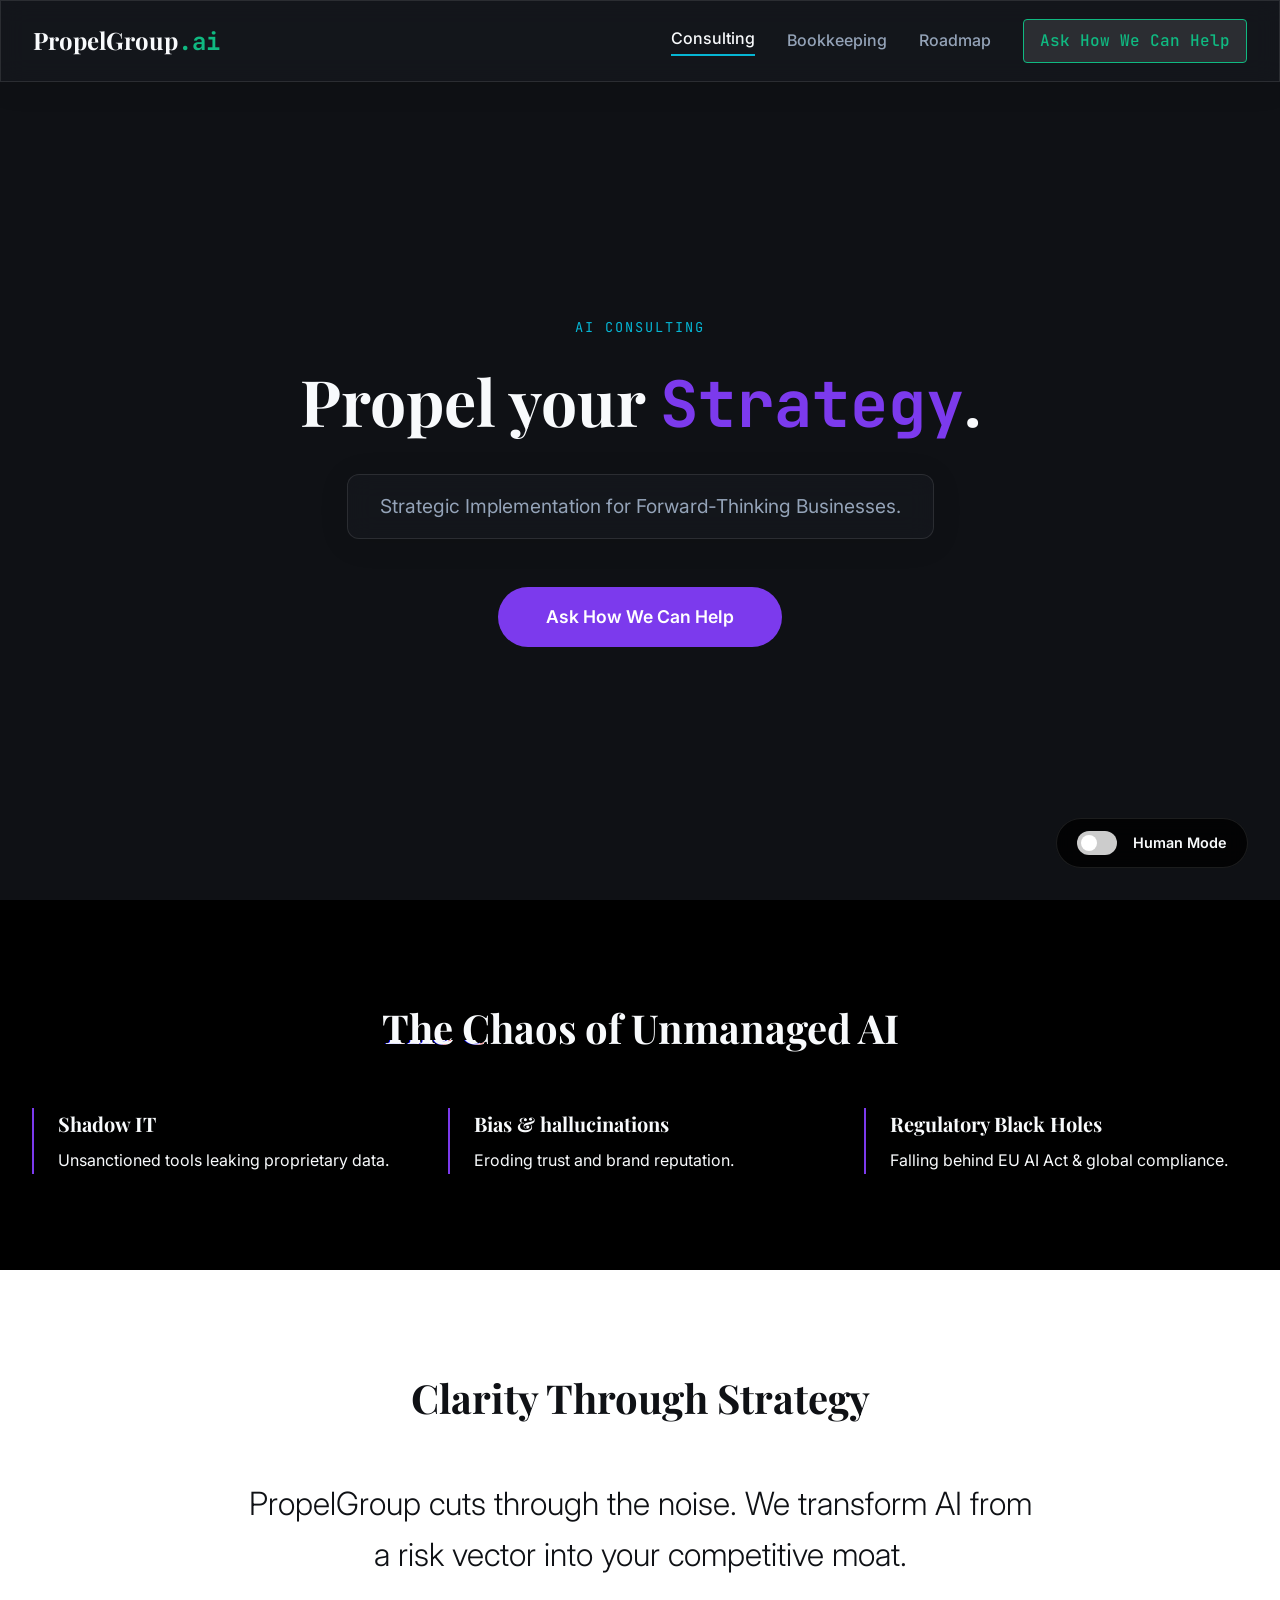
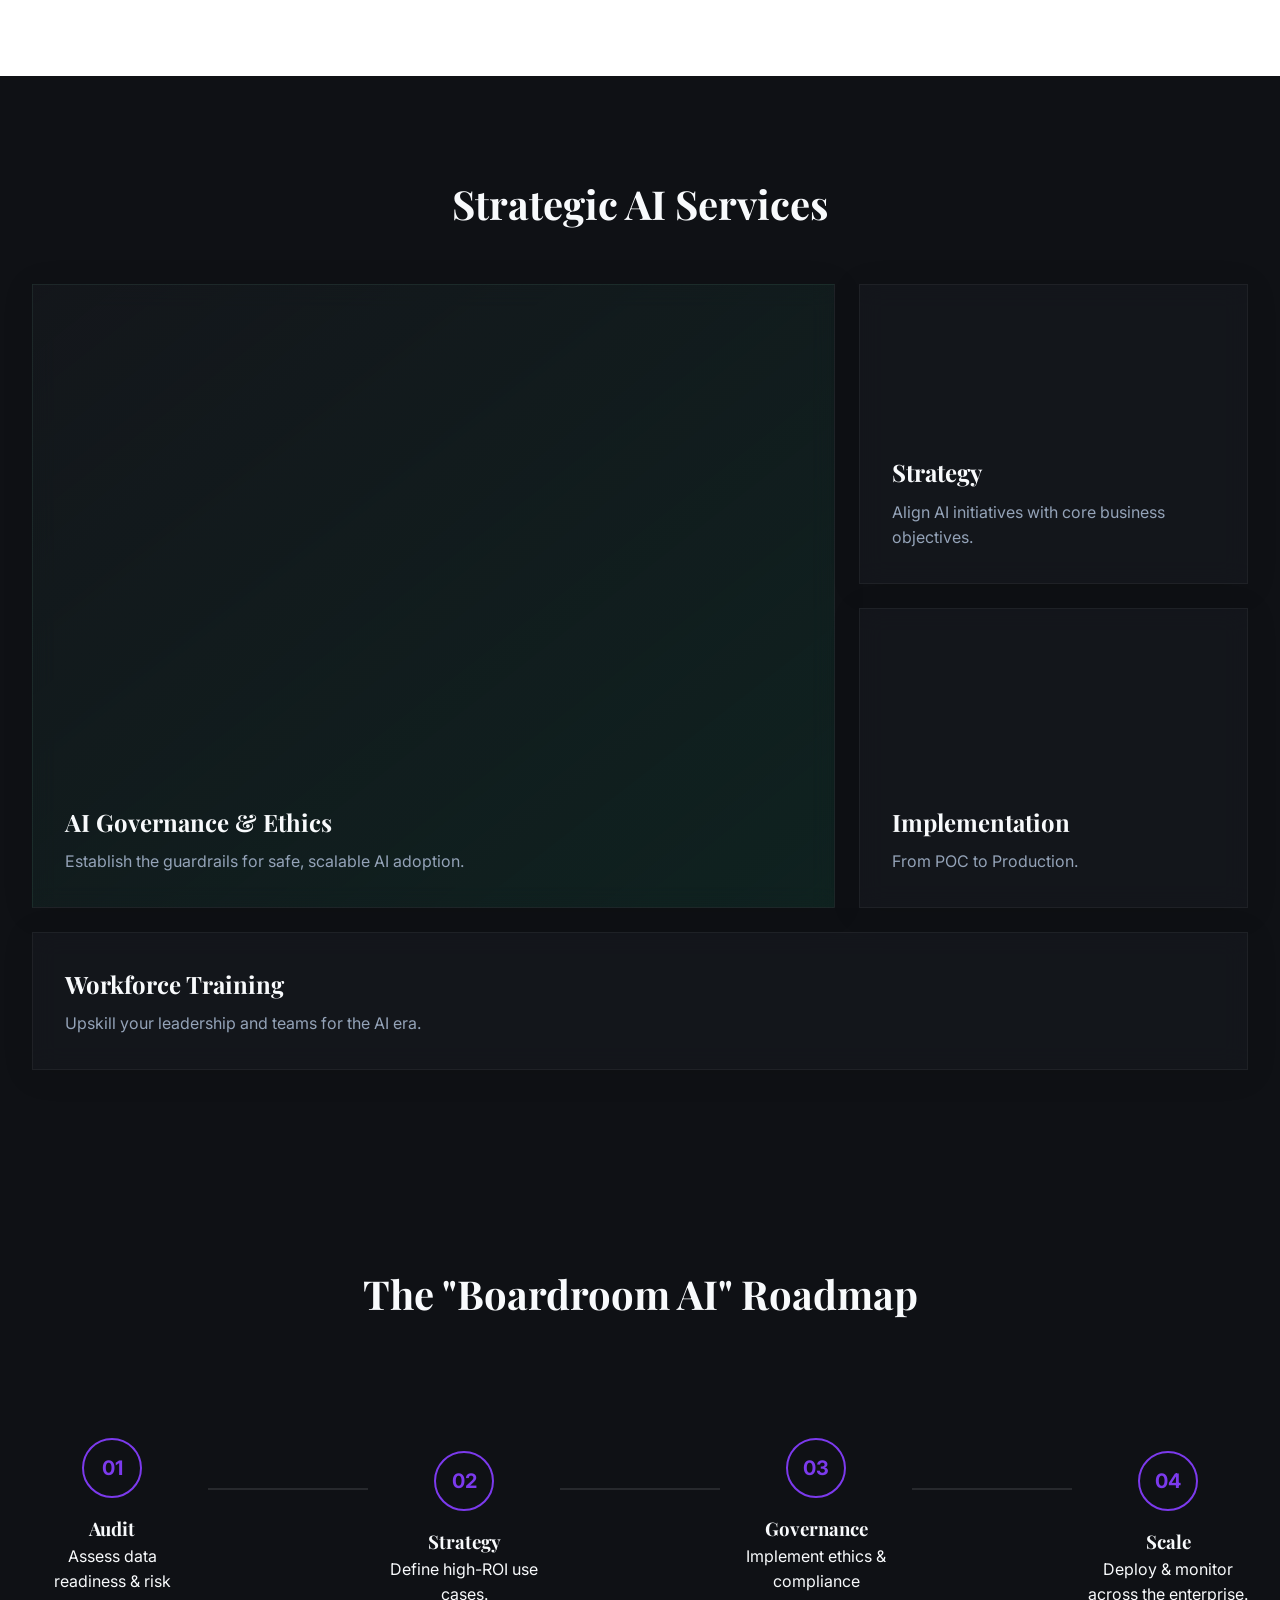
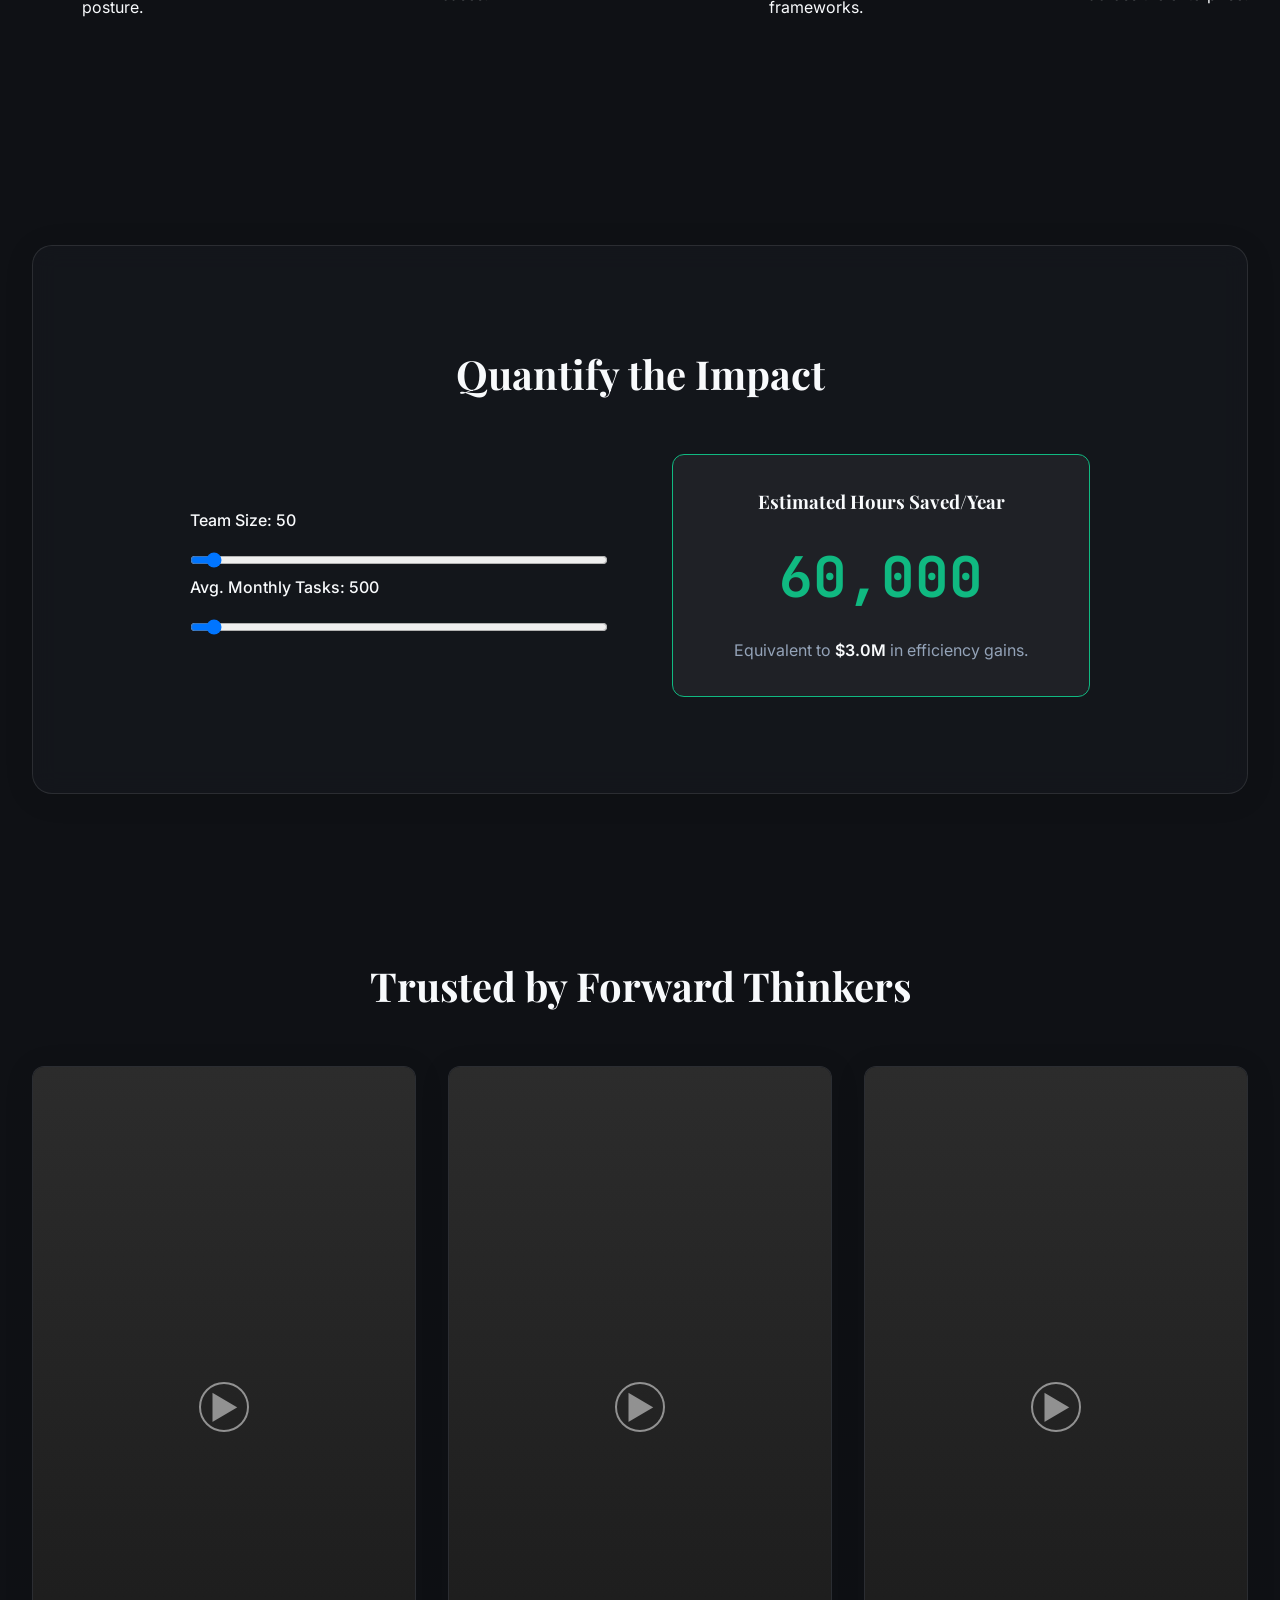
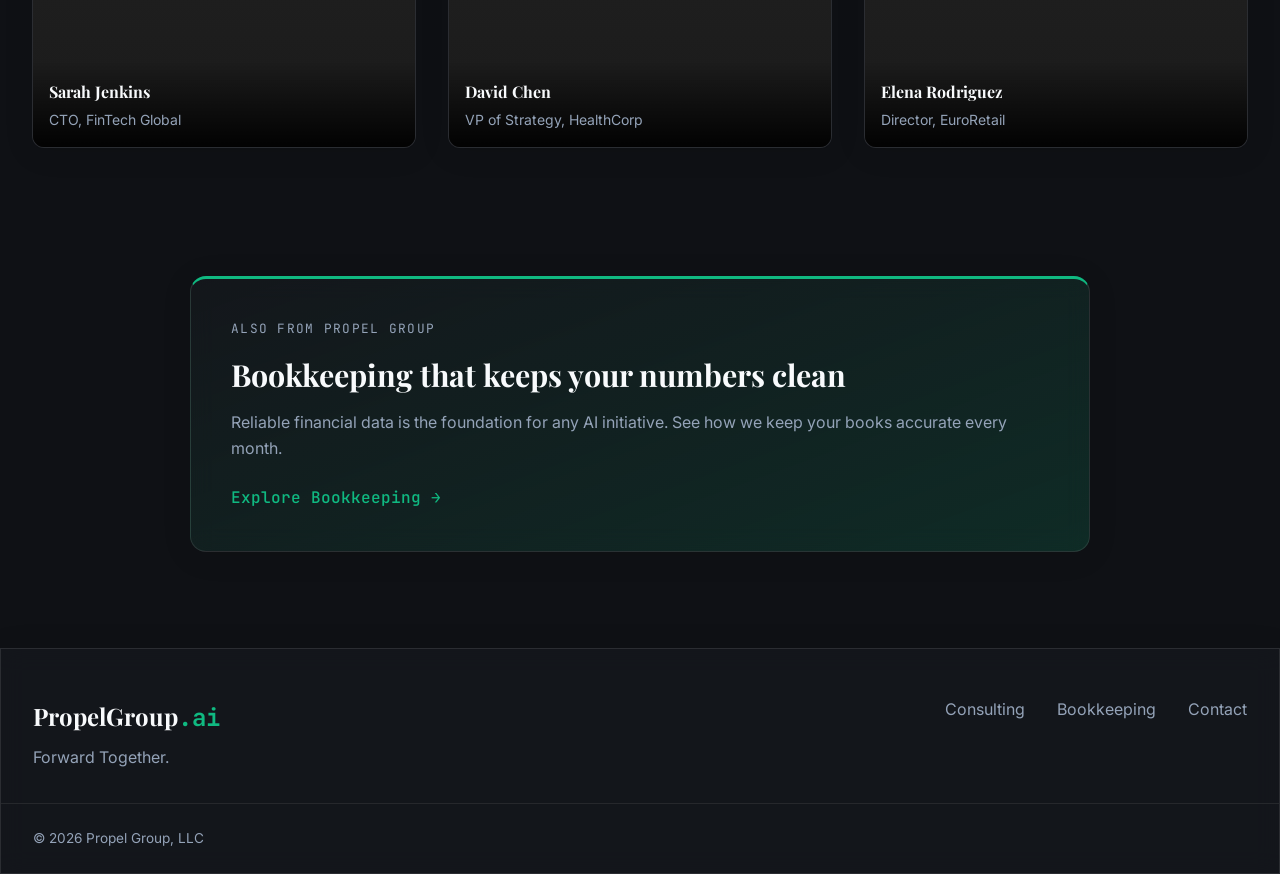
==== ai/index.html @ ea8ad613 "Rename company to Propel Group; update consulting contact button - "The Propel Group" -> "Propel Gro" ====
<!DOCTYPE html>
<html lang="en">

<head>
    <meta charset="UTF-8">
    <meta name="viewport" content="width=device-width, initial-scale=1.0">
    <title>AI Consulting | Propel Group</title>
    <meta name="description" content="Propel your Strategy, Governance, and Reputation with Purposeful AI. AI consulting that improves processes and workflows.">

    <!-- Fonts -->
    <link rel="preconnect" href="https://fonts.googleapis.com">
    <link rel="preconnect" href="https://fonts.gstatic.com" crossorigin>
    <link
        href="https://fonts.googleapis.com/css2?family=Inter:wght@300;400;600&family=JetBrains+Mono:wght@400;500&family=Playfair+Display:wght@700&display=swap"
        rel="stylesheet">

    <!-- Styles -->
    <link rel="stylesheet" href="../css/style.css">

    <!-- Scripts (Defer) -->
    <script src="../js/main.js" defer></script>
</head>

<body class="page-ai">

    <!-- Navigation -->
    <nav class="glass-panel" id="main-nav">
        <div class="container nav-content">
            <a href="../" class="logo">PropelGroup<span class="mono accent">.ai</span></a>
            <button class="nav-toggle" aria-label="Open menu" aria-expanded="false">
                <span></span><span></span><span></span>
            </button>
            <div class="nav-links">
                <a href="./" class="active" aria-current="page">Consulting</a>
                <a href="../bookkeeping/">Bookkeeping</a>
                <a href="#roadmap">Roadmap</a>
                <a href="../#contact" class="btn-audit">Ask How We Can Help</a>
            </div>
        </div>
    </nav>

    <!-- Hero Section -->
    <section id="hero" class="hero-section">
        <div class="container hero-content">
            <p class="eyebrow mono">AI Consulting</p>
            <h1 class="headline">
                Propel your <span id="text-scrambler" class="scramble-text"
                    data-phrases="Strategy|Governance|Reputation|Efficiency">Strategy</span>.
            </h1>
            <p class="subheadline glass-panel">
                Strategic Implementation for Forward-Thinking Businesses.
            </p>
            <div class="hero-actions">
                <a href="../#contact" class="btn-pulse">Ask How We Can Help</a>
            </div>
        </div>
    </section>

    <!-- Problem / Glitch Section -->
    <section id="problem" class="problem-section animate-on-scroll">
        <div class="container">
            <h2 class="section-title glitch" data-text="The Chaos of Unmanaged AI">The Chaos of Unmanaged AI</h2>
            <div class="problem-grid">
                <div class="problem-card">
                    <h3>Shadow IT</h3>
                    <p>Unsanctioned tools leaking proprietary data.</p>
                </div>
                <div class="problem-card">
                    <h3>Bias &amp; hallucinations</h3>
                    <p>Eroding trust and brand reputation.</p>
                </div>
                <div class="problem-card">
                    <h3>Regulatory Black Holes</h3>
                    <p>Falling behind EU AI Act &amp; global compliance.</p>
                </div>
            </div>
        </div>
    </section>

    <!-- Solution Section -->
    <section id="solution" class="solution-section">
        <div class="container">
            <h2 class="section-title text-dark">Clarity Through Strategy</h2>
            <div class="solution-content">
                <p class="solution-lead">PropelGroup cuts through the noise. We transform AI from a risk vector into
                    your competitive moat.</p>
            </div>
        </div>
    </section>

    <!-- Services Section (Bento Grid) -->
    <section id="services" class="services-section animate-on-scroll">
        <div class="container">
            <h2 class="section-title">Strategic AI Services</h2>
            <div class="bento-grid">
                <div class="bento-card large glass-panel reveal-hover">
                    <div class="card-content">
                        <h3>AI Governance &amp; Ethics</h3>
                        <p>Establish the guardrails for safe, scalable AI adoption.</p>
                        <div class="hover-reveal-content">
                            <span class="metric">Reduced Risk by 40%</span>
                        </div>
                    </div>
                </div>
                <div class="bento-card medium glass-panel reveal-hover">
                    <div class="card-content">
                        <h3>Strategy</h3>
                        <p>Align AI initiatives with core business objectives.</p>
                    </div>
                </div>
                <div class="bento-card medium glass-panel reveal-hover">
                    <div class="card-content">
                        <h3>Implementation</h3>
                        <p>From POC to Production.</p>
                    </div>
                </div>
                <div class="bento-card wide glass-panel reveal-hover">
                    <div class="card-content">
                        <h3>Workforce Training</h3>
                        <p>Upskill your leadership and teams for the AI era.</p>
                    </div>
                </div>
            </div>
        </div>
    </section>

    <!-- Roadmap Section -->
    <section id="roadmap" class="roadmap-section">
        <div class="container">
            <h2 class="section-title">The "Boardroom AI" Roadmap</h2>
            <div class="roadmap-container">
                <div class="roadmap-step" data-step="1">
                    <div class="step-marker">01</div>
                    <div class="step-content">
                        <h3>Audit</h3>
                        <p>Assess data readiness &amp; risk posture.</p>
                    </div>
                </div>
                <div class="roadmap-line"></div>
                <div class="roadmap-step" data-step="2">
                    <div class="step-marker">02</div>
                    <div class="step-content">
                        <h3>Strategy</h3>
                        <p>Define high-ROI use cases.</p>
                    </div>
                </div>
                <div class="roadmap-line"></div>
                <div class="roadmap-step" data-step="3">
                    <div class="step-marker">03</div>
                    <div class="step-content">
                        <h3>Governance</h3>
                        <p>Implement ethics &amp; compliance frameworks.</p>
                    </div>
                </div>
                <div class="roadmap-line"></div>
                <div class="roadmap-step" data-step="4">
                    <div class="step-marker">04</div>
                    <div class="step-content">
                        <h3>Scale</h3>
                        <p>Deploy &amp; monitor across the enterprise.</p>
                    </div>
                </div>
            </div>
        </div>
    </section>

    <!-- Calculator Section -->
    <section id="calculator" class="calculator-section glass-panel">
        <div class="container">
            <h2 class="section-title">Quantify the Impact</h2>
            <div class="calculator-ui">
                <div>
                    <div class="input-group">
                        <label for="team-size">Team Size: <span id="team-size-val">50</span></label>
                        <input type="range" id="team-size" min="10" max="1000" value="50">
                    </div>
                    <div class="input-group">
                        <label for="task-count">Avg. Monthly Tasks: <span id="task-count-val">500</span></label>
                        <input type="range" id="task-count" min="100" max="10000" value="500">
                    </div>
                </div>
                <div class="result-display">
                    <h3>Estimated Hours Saved/Year</h3>
                    <div class="result-number" id="saved-hours">12,000</div>
                    <p class="result-sub">Equivalent to <span id="roi-val">$600k</span> in efficiency gains.</p>
                </div>
            </div>
        </div>
    </section>

    <!-- Testimonials Section -->
    <section id="testimonials" class="testimonials-section">
        <div class="container">
            <h2 class="section-title">Trusted by Forward Thinkers</h2>
            <div class="testimonials-grid">
                <div class="video-card glass-panel">
                    <div class="video-placeholder"></div>
                    <div class="client-info">
                        <h4>Sarah Jenkins</h4>
                        <p>CTO, FinTech Global</p>
                    </div>
                </div>
                <div class="video-card glass-panel">
                    <div class="video-placeholder"></div>
                    <div class="client-info">
                        <h4>David Chen</h4>
                        <p>VP of Strategy, HealthCorp</p>
                    </div>
                </div>
                <div class="video-card glass-panel">
                    <div class="video-placeholder"></div>
                    <div class="client-info">
                        <h4>Elena Rodriguez</h4>
                        <p>Director, EuroRetail</p>
                    </div>
                </div>
            </div>
        </div>
    </section>

    <!-- Cross-sell -->
    <section class="cross-sell">
        <div class="container">
            <a href="../bookkeeping/" class="cross-card glass-panel theme-books">
                <span class="service-tag mono">Also from Propel Group</span>
                <h3>Bookkeeping that keeps your numbers clean</h3>
                <p>Reliable financial data is the foundation for any AI initiative. See how we keep your books
                    accurate every month.</p>
                <span class="service-link mono">Explore Bookkeeping &rarr;</span>
            </a>
        </div>
    </section>

    <!-- Ethics Toggle -->
    <div class="ethics-toggle-container">
        <label class="switch">
            <input type="checkbox" id="ethics-toggle" aria-label="Human Mode">
            <span class="slider round"></span>
        </label>
        <span class="toggle-label">Human Mode</span>
    </div>

    <!-- Footer -->
    <footer class="site-footer glass-panel">
        <div class="container footer-grid">
            <div>
                <a href="../" class="logo">PropelGroup<span class="mono accent">.ai</span></a>
                <p class="footer-tag">Forward Together.</p>
            </div>
            <div class="footer-links">
                <a href="./">Consulting</a>
                <a href="../bookkeeping/">Bookkeeping</a>
                <a href="../#contact">Contact</a>
            </div>
        </div>
        <div class="container footer-legal">
            <p>&copy; 2026 Propel Group, LLC</p>
        </div>
    </footer>
</body>

</html>
---- css/style.css ----
:root {
    /* Color Palette - Deep Tech */
    --bg-dark: #0f1115;
    /* Deep slate/charcoal */
    --bg-glass: rgba(22, 25, 30, 0.7);
    --accent-violet: #7c3aed;
    /* Electric Violet */
    --accent-mint: #10b981;
    /* Mint Green */
    --accent-cyan: #06b6d4;
    --text-primary: #f8fafc;
    --text-secondary: #94a3b8;

    /* Typography */
    --font-serif: 'Playfair Display', serif;
    /* Authority */
    --font-mono: 'JetBrains Mono', monospace;
    /* Tech feel */
    --font-sans: 'Inter', sans-serif;

    /* Spacing & Layout */
    --container-max: 1280px;
    --header-height: 80px;
}

*,
*::before,
*::after {
    box-sizing: border-box;
    margin: 0;
    padding: 0;
}

body {
    background-color: var(--bg-dark);
    color: var(--text-primary);
    font-family: var(--font-sans);
    line-height: 1.6;
    overflow-x: hidden;
    -webkit-font-smoothing: antialiased;
}

h1,
h2,
h3,
h4,
h5,
h6 {
    font-family: var(--font-serif);
    font-weight: 700;
}

.mono {
    font-family: var(--font-mono);
}

.glass-panel {
    background: var(--bg-glass);
    backdrop-filter: blur(12px);
    -webkit-backdrop-filter: blur(12px);
    border: 1px solid rgba(255, 255, 255, 0.1);
    box-shadow: 0 4px 30px rgba(0, 0, 0, 0.1);
}

.container {
    max-width: var(--container-max);
    margin: 0 auto;
    padding: 0 2rem;
}

/* Utilities */
.text-gradient {
    background: linear-gradient(135deg, var(--text-primary) 0%, var(--accent-cyan) 100%);
    background-clip: text;
    -webkit-background-clip: text;
    -webkit-text-fill-color: transparent;
}

.sr-only {
    position: absolute;
    width: 1px;
    height: 1px;
    padding: 0;
    margin: -1px;
    overflow: hidden;
    clip: rect(0, 0, 0, 0);
    white-space: nowrap;
    border-width: 0;
}

/* Nav */
#main-nav {
    position: fixed;
    top: 0;
    left: 0;
    width: 100%;
    z-index: 100;
}

.nav-content {
    display: flex;
    justify-content: space-between;
    align-items: center;
    height: var(--header-height);
}

.logo {
    font-size: 1.5rem;
    font-weight: 700;
    text-decoration: none;
    color: var(--text-primary);
    font-family: var(--font-serif);
}

.logo .accent {
    color: var(--accent-mint);
}

.nav-links {
    display: flex;
    gap: 2rem;
    align-items: center;
}

.nav-links a {
    color: var(--text-secondary);
    text-decoration: none;
    white-space: nowrap;
    font-weight: 500;
    transition: color 0.3s;
}

.nav-links a:hover {
    color: var(--accent-cyan);
}

.btn-audit {
    padding: 0.5rem 1rem;
    background: rgba(255, 255, 255, 0.1);
    border: 1px solid var(--accent-mint);
    color: var(--accent-mint);
    border-radius: 4px;
    cursor: pointer;
    transition: all 0.3s;
    font-family: var(--font-mono);
}

.btn-audit:hover {
    background: var(--accent-mint);
    color: var(--bg-dark);
}

/* Hero Section */
.hero-section {
    position: relative;
    height: 100vh;
    display: flex;
    align-items: center;
    justify-content: center;
    overflow: hidden;
}

.hero-content {
    position: relative;
    z-index: 10;
    text-align: center;
}

.headline {
    font-size: 4rem;
    line-height: 1.2;
    margin-bottom: 2rem;
}

.scramble-text {
    color: var(--accent-violet);
    font-family: var(--font-mono);
}

.dud {
    color: var(--text-secondary);
    opacity: 0.5;
}

.subheadline {
    display: inline-block;
    padding: 1rem 2rem;
    font-size: 1.2rem;
    color: var(--text-secondary);
    border-radius: 12px;
    margin-bottom: 3rem;
}

.btn-pulse {
    padding: 1rem 3rem;
    font-size: 1.1rem;
    color: white;
    background: var(--accent-violet);
    border: none;
    border-radius: 50px;
    cursor: pointer;
    box-shadow: 0 0 0 0 rgba(124, 58, 237, 0.7);
    animation: pulse-violet 2s infinite;
    font-weight: 600;
}

@keyframes pulse-violet {
    0% {
        transform: scale(0.95);
        box-shadow: 0 0 0 0 rgba(124, 58, 237, 0.7);
    }

    70% {
        transform: scale(1);
        box-shadow: 0 0 0 20px rgba(124, 58, 237, 0);
    }

    100% {
        transform: scale(0.95);
        box-shadow: 0 0 0 0 rgba(124, 58, 237, 0);
    }
}
/* Services / Bento Grid */
.services-section {
    padding: 6rem 0;
    background: var(--bg-dark);
}

.section-title {
    font-size: 2.5rem;
    margin-bottom: 3rem;
    text-align: center;
}

.bento-grid {
    display: grid;
    grid-template-columns: repeat(3, 1fr);
    grid-template-rows: repeat(2, 300px);
    gap: 1.5rem;
}

.bento-card {
    padding: 2rem;
    display: flex;
    flex-direction: column;
    justify-content: flex-end;
    transition: transform 0.3s ease, border-color 0.3s ease;
    border: 1px solid rgba(255,255,255,0.05);
    overflow: hidden;
    position: relative;
    cursor: default;
}

.bento-card:hover {
    transform: translateY(-5px);
    border-color: var(--accent-cyan);
}

.bento-card.large {
    grid-column: span 2;
    grid-row: span 2;
    background: linear-gradient(to bottom right, var(--bg-glass), rgba(16, 185, 129, 0.1));
}

.bento-card.medium {
    grid-column: span 1;
    grid-row: span 1;
}

.bento-card.wide {
    grid-column: span 3;
    grid-row: span 1;
}

.bento-card h3 {
    font-size: 1.5rem;
    margin-bottom: 0.5rem;
    color: var(--text-primary);
}

.bento-card p {
    color: var(--text-secondary);
}

.bento-card .hover-reveal-content {
    max-height: 0;
    overflow: hidden;
    transition: max-height 0.4s ease;
}

.bento-card:hover .hover-reveal-content {
    max-height: 100px;
}

.metric {
    display: inline-block;
    margin-top: 1rem;
    padding: 0.25rem 0.75rem;
    background: var(--accent-mint);
    color: var(--bg-dark);
    border-radius: 4px;
    font-weight: 600;
    font-family: var(--font-mono);
}

@media (max-width: 768px) {
    .bento-grid {
        grid-template-columns: 1fr;
        grid-template-rows: auto;
    }
    
    .bento-card.large,
    .bento-card.medium, 
    .bento-card.wide {
        grid-column: span 1;
        grid-row: auto;
        min-height: 250px;
    }
}

/* Problem Section (Glitch) */
.problem-section {
    padding: 6rem 0;
    position: relative;
    background: #000;
}

.problem-grid {
    display: grid;
    grid-template-columns: repeat(auto-fit, minmax(300px, 1fr));
    gap: 2rem;
    margin-top: 3rem;
}

.problem-card {
    border-left: 2px solid var(--accent-violet);
    padding-left: 1.5rem;
}

.problem-card h3 {
    font-size: 1.25rem;
    color: var(--text-primary);
    margin-bottom: 0.5rem;
}

.glitch {
    position: relative;
    color: var(--text-primary);
}

.glitch::before,
.glitch::after {
    content: attr(data-text);
    position: absolute;
    top: 0;
    left: 0;
    width: 100%;
    height: 100%;
}

.glitch::before {
    left: 2px;
    text-shadow: -1px 0 red;
    clip: rect(44px, 450px, 56px, 0);
    animation: glitch-anim 5s infinite linear alternate-reverse;
}

.glitch::after {
    left: -2px;
    text-shadow: -1px 0 blue;
    clip: rect(44px, 450px, 56px, 0);
    animation: glitch-anim2 5s infinite linear alternate-reverse;
}

@keyframes glitch-anim {
    0% { clip: rect(32px, 9999px, 18px, 0); }
    20% { clip: rect(65px, 9999px, 89px, 0); }
    40% { clip: rect(8px, 9999px, 2px, 0); }
    60% { clip: rect(3px, 9999px, 76px, 0); }
    80% { clip: rect(48px, 9999px, 12px, 0); }
    100% { clip: rect(81px, 9999px, 25px, 0); }
}

@keyframes glitch-anim2 {
    0% { clip: rect(62px, 9999px, 5px, 0); }
    20% { clip: rect(15px, 9999px, 58px, 0); }
    40% { clip: rect(85px, 9999px, 22px, 0); }
    60% { clip: rect(2px, 9999px, 98px, 0); }
    80% { clip: rect(28px, 9999px, 45px, 0); }
    100% { clip: rect(76px, 9999px, 3px, 0); }
}

/* Solution Section */
.solution-section {
    padding: 6rem 0;
    background: white; /* Bright transition */
    color: var(--bg-dark);
}

.solution-section .section-title {
    color: var(--bg-dark);
}

.solution-lead {
    font-size: 2rem;
    font-weight: 300;
    max-width: 800px;
    margin: 0 auto;
    text-align: center;
    color: var(--bg-dark);
}

/* Roadmap Section */
.roadmap-section {
    padding: 6rem 0;
    background: var(--bg-dark);
}

.roadmap-container {
    display: flex;
    justify-content: space-between;
    align-items: center;
    position: relative;
    padding: 4rem 0;
}

.roadmap-step {
    flex: 1;
    text-align: center;
    position: relative;
    z-index: 2;
    cursor: pointer;
    transition: transform 0.3s;
}

.roadmap-step:hover {
    transform: translateY(-10px);
}

.roadmap-step .step-marker {
    width: 60px;
    height: 60px;
    border-radius: 50%;
    background: var(--bg-dark);
    border: 2px solid var(--accent-violet);
    color: var(--accent-violet);
    display: flex;
    align-items: center;
    justify-content: center;
    margin: 0 auto 1rem;
    font-weight: 700;
    font-size: 1.25rem;
    transition: all 0.3s;
}

.roadmap-step:hover .step-marker {
    background: var(--accent-violet);
    color: white;
    box-shadow: 0 0 20px rgba(124, 58, 237, 0.5);
}

.roadmap-line {
    flex: 1;
    height: 2px;
    background: rgba(255,255,255,0.1);
    position: relative;
    top: -2.5rem;
    z-index: 1;
    margin: 0 1rem;
}

/* Calculator Section */
.calculator-section {
    padding: 6rem 0;
    margin: 4rem 2rem;
    border-radius: 20px;
}

.calculator-ui {
    display: grid;
    grid-template-columns: 1fr 1fr;
    gap: 4rem;
    max-width: 900px;
    margin: 0 auto;
    align-items: center;
}

.input-group label {
    display: block;
    margin-bottom: 1rem;
    color: var(--text-primary);
    font-weight: 500;
}

.input-group input[type=range] {
    width: 100%;
    background: transparent;
    cursor: pointer;
}

.result-display {
    text-align: center;
    padding: 2rem;
    background: rgba(255,255,255,0.05);
    border-radius: 12px;
    border: 1px solid var(--accent-mint);
}

.result-number {
    font-size: 3.5rem;
    font-weight: 700;
    color: var(--accent-mint);
    margin: 1rem 0;
    font-family: var(--font-mono);
}

.result-sub {
    color: var(--text-secondary);
}

#roi-val {
    color: var(--text-primary);
    font-weight: 600;
}

@media (max-width: 768px) {
    .roadmap-container {
        flex-direction: column;
        gap: 2rem;
    }
    .roadmap-line {
        display: none;
    }
    .calculator-ui {
        grid-template-columns: 1fr;
    }
}

/* Testimonials */
.testimonials-section {
    padding: 6rem 0;
    overflow-x: hidden;
}

.testimonials-grid {
    display: grid;
    grid-template-columns: repeat(auto-fit, minmax(250px, 1fr));
    gap: 2rem;
}

.video-card {
    border-radius: 12px;
    overflow: hidden;
    position: relative;
    aspect-ratio: 9/16;
    transition: transform 0.3s;
}

.video-card:hover {
    transform: scale(1.02);
}

.video-placeholder {
    width: 100%;
    height: 100%;
    background: linear-gradient(to bottom, #2c2c2c, #1a1a1a);
    display: flex;
    align-items: center;
    justify-content: center;
}

.video-placeholder::after {
    content: '▶';
    font-size: 2rem;
    color: rgba(255,255,255,0.5);
    border: 2px solid rgba(255,255,255,0.5);
    border-radius: 50%;
    width: 50px;
    height: 50px;
    display: flex;
    align-items: center;
    justify-content: center;
}

.client-info {
    position: absolute;
    bottom: 0;
    left: 0;
    width: 100%;
    padding: 1rem;
    background: linear-gradient(to top, rgba(0,0,0,0.9), transparent);
}

.client-info h4 {
    color: var(--text-primary);
    margin-bottom: 0.25rem;
}

.client-info p {
    font-size: 0.875rem;
    color: var(--text-secondary);
}

/* Ethics Toggle */
.ethics-toggle-container {
    position: fixed;
    bottom: 2rem;
    right: 2rem;
    z-index: 1000;
    display: flex;
    align-items: center;
    gap: 1rem;
    background: rgba(0,0,0,0.8);
    padding: 0.75rem 1.25rem;
    border-radius: 50px;
    border: 1px solid rgba(255,255,255,0.1);
    backdrop-filter: blur(10px);
}

.toggle-label {
    font-weight: 600;
    font-size: 0.9rem;
    color: var(--text-primary);
}

.switch {
    position: relative;
    display: inline-block;
    width: 40px;
    height: 24px;
}

.switch input { 
    opacity: 0;
    width: 0;
    height: 0;
}

.slider {
    position: absolute;
    cursor: pointer;
    top: 0;
    left: 0;
    right: 0;
    bottom: 0;
    background-color: #ccc;
    transition: .4s;
    border-radius: 34px;
}

.slider:before {
    position: absolute;
    content: "";
    height: 16px;
    width: 16px;
    left: 4px;
    bottom: 4px;
    background-color: white;
    transition: .4s;
    border-radius: 50%;
}

input:checked + .slider {
    background-color: var(--accent-mint);
}

input:focus + .slider {
    box-shadow: 0 0 1px var(--accent-mint);
}

input:checked + .slider:before {
    transform: translateX(16px);
}

/* Human Mode Override */
body.human-mode {
    --bg-dark: #f0fdf4; /* Mint tint white */
    --text-primary: #1e293b;
    --text-secondary: #475569;
}

body.human-mode .glass-panel {
    background: rgba(255, 255, 255, 0.7);
    border: 1px solid rgba(0, 0, 0, 0.1);
}

body.human-mode .hero-section {
    background: white;
}

/* Scroll Animation Classes */
.animate-on-scroll {
    opacity: 0;
    transform: translateY(30px);
    transition: opacity 0.6s ease-out, transform 0.6s ease-out;
}

.animate-on-scroll.is-visible {
    opacity: 1;
    transform: translateY(0);
}


/* ==========================================================
   Multi-service redesign: shared additions
   ========================================================== */

a.btn-pulse,
a.btn-audit {
    display: inline-block;
    text-decoration: none;
}

.nav-links a.btn-audit {
    color: var(--accent-mint);
}

.nav-links a.btn-audit:hover {
    color: var(--bg-dark);
}

.nav-links a.active {
    color: var(--text-primary);
    border-bottom: 2px solid var(--accent-cyan);
    padding-bottom: 2px;
}

.btn-mint {
    background: var(--accent-mint);
    color: var(--bg-dark);
    animation-name: pulse-mint;
}

@keyframes pulse-mint {
    0% { transform: scale(0.95); box-shadow: 0 0 0 0 rgba(16, 185, 129, 0.7); }
    70% { transform: scale(1); box-shadow: 0 0 0 20px rgba(16, 185, 129, 0); }
    100% { transform: scale(0.95); box-shadow: 0 0 0 0 rgba(16, 185, 129, 0); }
}

.eyebrow {
    font-size: 0.85rem;
    letter-spacing: 0.15em;
    text-transform: uppercase;
    color: var(--accent-cyan);
    margin-bottom: 1.5rem;
}

.text-dark {
    color: var(--bg-dark);
}

/* Mobile nav toggle */
.nav-toggle {
    display: none;
    background: none;
    border: 0;
    cursor: pointer;
    padding: 0.5rem;
}

.nav-toggle span {
    display: block;
    width: 24px;
    height: 2px;
    margin: 5px 0;
    background: var(--text-primary);
    transition: transform 0.3s, opacity 0.3s;
}

@media (max-width: 1024px) {
    .nav-toggle {
        display: block;
    }

    .nav-links {
        display: none;
        position: absolute;
        top: var(--header-height);
        left: 0;
        right: 0;
        flex-direction: column;
        align-items: stretch;
        gap: 0;
        padding: 1rem 1.5rem 1.5rem;
        background: #0f1115;
        border-bottom: 1px solid rgba(255, 255, 255, 0.1);
    }

    .nav-links a {
        padding: 0.85rem 0;
        border-bottom: 1px solid rgba(255, 255, 255, 0.06);
    }

    .nav-links a.btn-audit {
        margin-top: 1rem;
        text-align: center;
        border-bottom: 1px solid var(--accent-mint);
    }

    #main-nav.open .nav-links {
        display: flex;
    }

    #main-nav.open .nav-toggle span:nth-child(1) { transform: translateY(7px) rotate(45deg); }
    #main-nav.open .nav-toggle span:nth-child(2) { opacity: 0; }
    #main-nav.open .nav-toggle span:nth-child(3) { transform: translateY(-7px) rotate(-45deg); }
}

@media (max-width: 768px) {
    .container {
        padding: 0 1rem;
    }

    .headline {
        font-size: 2.4rem;
    }

    .section-title {
        font-size: 1.9rem;
    }

    .solution-lead {
        font-size: 1.4rem;
    }

    .subheadline {
        padding: 0.75rem 1.25rem;
        font-size: 1rem;
    }

    .calculator-section {
        margin: 2rem 1rem;
        padding: 3rem 0;
    }

    .problem-grid {
        grid-template-columns: 1fr;
    }
}

.hero-section {
    min-height: 100vh;
    height: auto;
    padding: calc(var(--header-height) + 3rem) 0 4rem;
}

/* ---------- Landing page ---------- */
.hero-lead {
    max-width: 720px;
    margin: 0 auto 3rem;
    font-size: 1.2rem;
    color: var(--text-secondary);
}

.services-split {
    padding: 6rem 0;
}

.split-grid {
    display: grid;
    grid-template-columns: 1fr 1fr;
    gap: 2rem;
}

.service-panel,
.cross-card {
    display: flex;
    flex-direction: column;
    padding: 2.5rem;
    border-radius: 16px;
    text-decoration: none;
    color: var(--text-primary);
    transition: transform 0.3s ease, border-color 0.3s ease, box-shadow 0.3s ease;
}

.service-panel:hover,
.cross-card:hover {
    transform: translateY(-6px);
}

.theme-ai {
    background: linear-gradient(160deg, var(--bg-glass), rgba(124, 58, 237, 0.18));
    border-top: 3px solid var(--accent-violet);
}

.theme-ai:hover {
    border-color: var(--accent-violet);
    box-shadow: 0 10px 40px rgba(124, 58, 237, 0.25);
}

.theme-books {
    background: linear-gradient(160deg, var(--bg-glass), rgba(16, 185, 129, 0.16));
    border-top: 3px solid var(--accent-mint);
}

.theme-books:hover {
    border-color: var(--accent-mint);
    box-shadow: 0 10px 40px rgba(16, 185, 129, 0.22);
}

.service-tag {
    font-size: 0.8rem;
    letter-spacing: 0.1em;
    text-transform: uppercase;
    color: var(--text-secondary);
    margin-bottom: 1rem;
}

.service-panel h3,
.cross-card h3 {
    font-size: 1.9rem;
    line-height: 1.25;
    margin-bottom: 1rem;
}

.service-panel p,
.cross-card p {
    color: var(--text-secondary);
    margin-bottom: 1.5rem;
}

.service-list {
    list-style: none;
    margin-bottom: 2rem;
}

.service-list li {
    position: relative;
    padding: 0.45rem 0 0.45rem 1.5rem;
    border-bottom: 1px solid rgba(255, 255, 255, 0.06);
}

.service-list li::before {
    content: '';
    position: absolute;
    left: 0;
    top: 1rem;
    width: 8px;
    height: 8px;
    border-radius: 2px;
    background: var(--accent-cyan);
}

.theme-ai .service-list li::before { background: var(--accent-violet); }
.theme-books .service-list li::before { background: var(--accent-mint); }

.service-link {
    margin-top: auto;
    font-weight: 500;
}

.theme-ai .service-link { color: #a78bfa; }
.theme-books .service-link { color: var(--accent-mint); }

.synergy-grid {
    display: grid;
    grid-template-columns: repeat(3, 1fr);
    gap: 2rem;
    margin-top: 4rem;
}

.synergy-card {
    padding: 2rem;
    border-radius: 12px;
    background: #f1f5f9;
    color: #0f1115;
}

.synergy-card h3 {
    font-size: 1.25rem;
    margin-bottom: 0.5rem;
}

.synergy-card p {
    color: #475569;
}

.synergy-num {
    display: inline-flex;
    align-items: center;
    justify-content: center;
    width: 36px;
    height: 36px;
    margin-bottom: 1rem;
    border-radius: 50%;
    background: #0f1115;
    color: var(--accent-mint);
    font-weight: 600;
}

.contact-section {
    padding: 4rem 0 6rem;
}

.contact-card {
    text-align: center;
    padding: 4rem 2rem;
    border-radius: 20px;
}

.contact-card .section-title {
    margin-bottom: 1.25rem;
}

.contact-lead {
    max-width: 600px;
    margin: 0 auto 2.5rem;
    color: var(--text-secondary);
}

.contact-actions {
    display: flex;
    flex-wrap: wrap;
    gap: 1.5rem;
    justify-content: center;
}

/* ---------- Cross-sell ---------- */
.cross-sell {
    padding: 2rem 0 6rem;
}

.cross-card {
    max-width: 900px;
    margin: 0 auto;
}

/* ---------- Footer ---------- */
.site-footer {
    padding: 3rem 0 1.5rem;
}

.footer-grid {
    display: flex;
    flex-wrap: wrap;
    justify-content: space-between;
    align-items: flex-start;
    gap: 2rem;
}

.footer-tag {
    color: var(--text-secondary);
    margin-top: 0.5rem;
}

.footer-links {
    display: flex;
    flex-wrap: wrap;
    gap: 2rem;
}

.footer-links a {
    color: var(--text-secondary);
    text-decoration: none;
}

.footer-links a:hover {
    color: var(--accent-cyan);
}

.footer-legal {
    margin-top: 2rem;
    padding-top: 1.5rem;
    border-top: 1px solid rgba(255, 255, 255, 0.08);
    font-size: 0.85rem;
    color: var(--text-secondary);
}

/* ---------- Bookkeeping page accent ---------- */
.page-books .scramble-text { color: var(--accent-mint); }
.page-books .problem-card { border-left-color: var(--accent-mint); }
.page-books .roadmap-step .step-marker { border-color: var(--accent-mint); color: var(--accent-mint); }
.page-books .roadmap-step:hover .step-marker {
    background: var(--accent-mint);
    color: var(--bg-dark);
    box-shadow: 0 0 20px rgba(16, 185, 129, 0.5);
}
.page-books .bento-card:hover { border-color: var(--accent-mint); }
.page-books .bento-grid {
    grid-template-rows: none;
    grid-auto-rows: 240px;
}

.plans-section {
    padding: 6rem 0;
}

.plans-grid {
    display: grid;
    grid-template-columns: repeat(3, 1fr);
    gap: 1.5rem;
}

.plan-card {
    position: relative;
    padding: 2.5rem 2rem;
    border-radius: 16px;
}

.plan-card.featured {
    border: 1px solid var(--accent-mint);
    box-shadow: 0 10px 40px rgba(16, 185, 129, 0.15);
}

.plan-card h3 {
    font-size: 1.6rem;
    margin-bottom: 0.5rem;
}

.plan-desc {
    color: var(--text-secondary);
    margin-bottom: 1.5rem;
}

.plan-card .service-list li::before { background: var(--accent-mint); }

.plan-badge {
    position: absolute;
    top: -12px;
    left: 2rem;
    padding: 0.2rem 0.75rem;
    border-radius: 4px;
    font-size: 0.75rem;
    background: var(--accent-mint);
    color: var(--bg-dark);
}

.plans-note {
    text-align: center;
    margin-top: 2.5rem;
    color: var(--text-secondary);
}

.plans-note a {
    color: var(--accent-mint);
    text-decoration: none;
}

@media (max-width: 900px) {
    .split-grid,
    .synergy-grid,
    .plans-grid {
        grid-template-columns: 1fr;
    }

    .page-books .bento-grid {
        grid-auto-rows: auto;
    }

    .service-panel,
    .cross-card {
        padding: 2rem 1.5rem;
    }
}
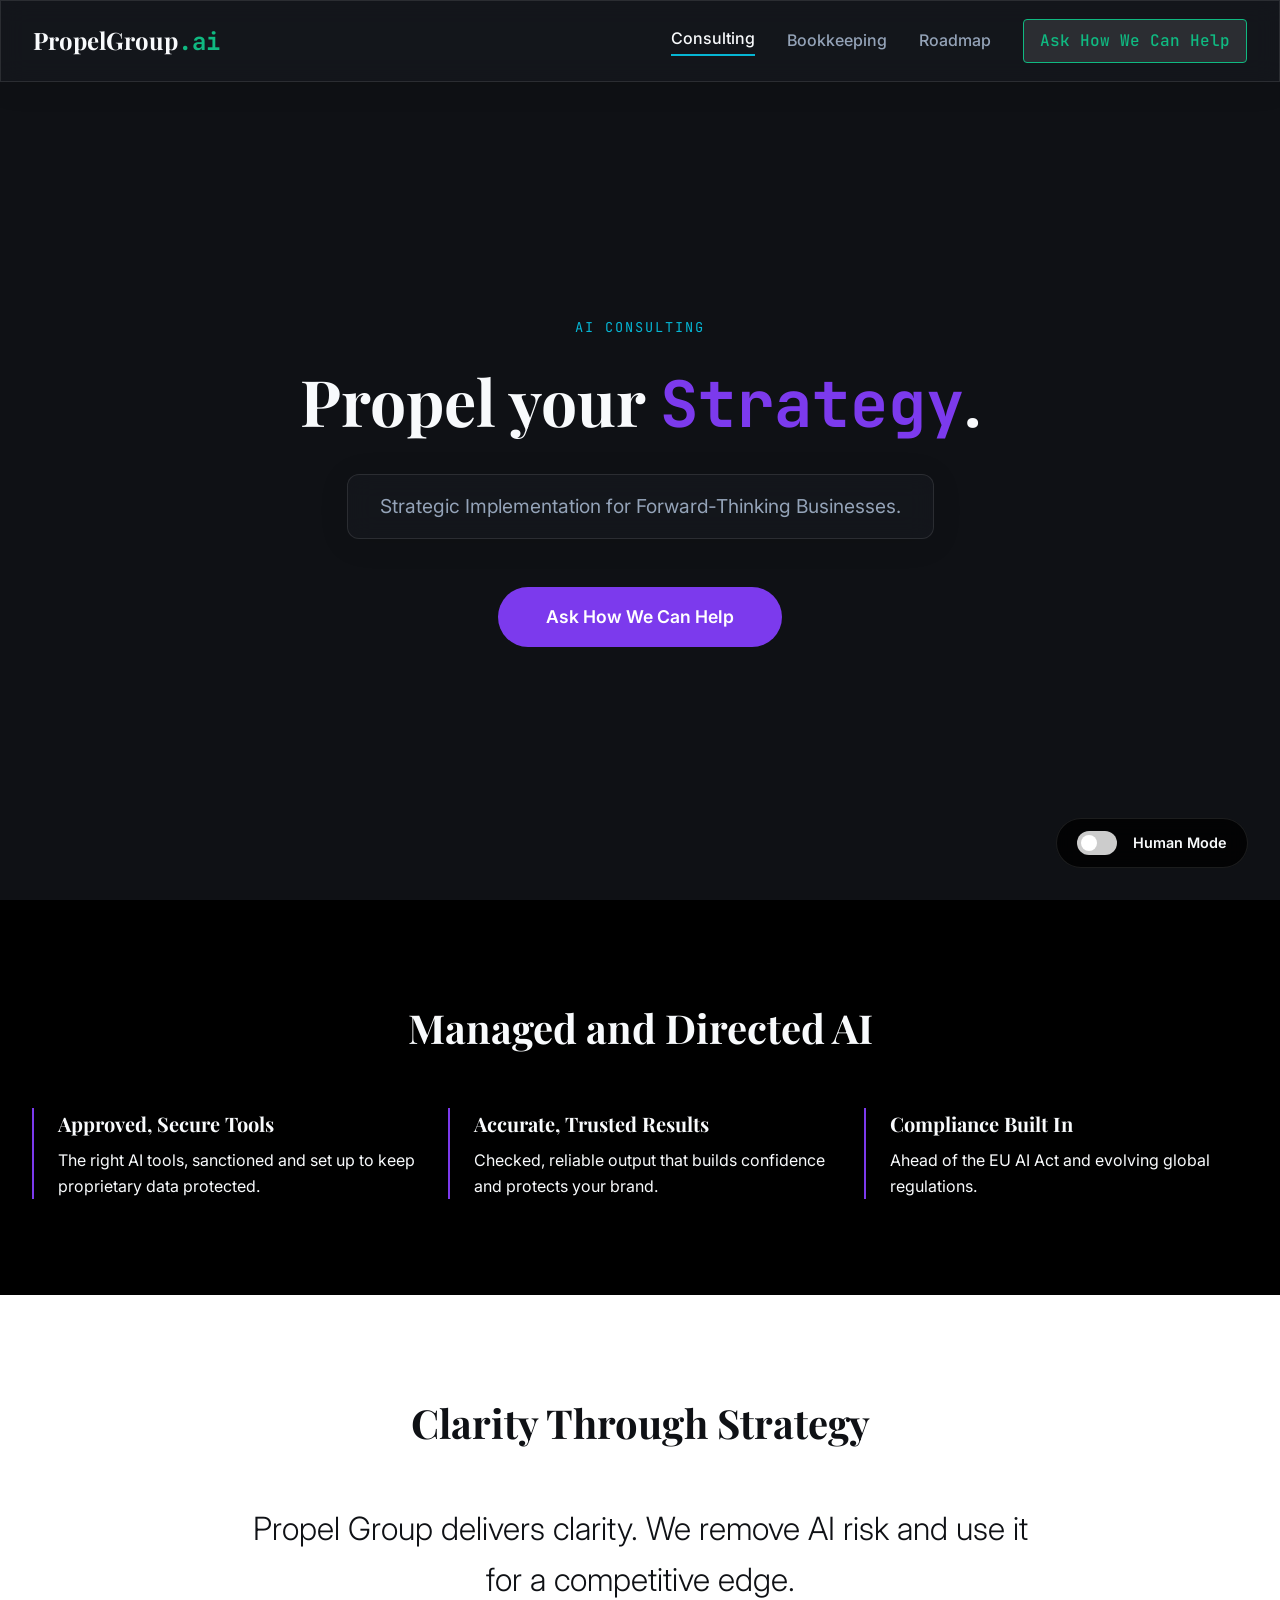
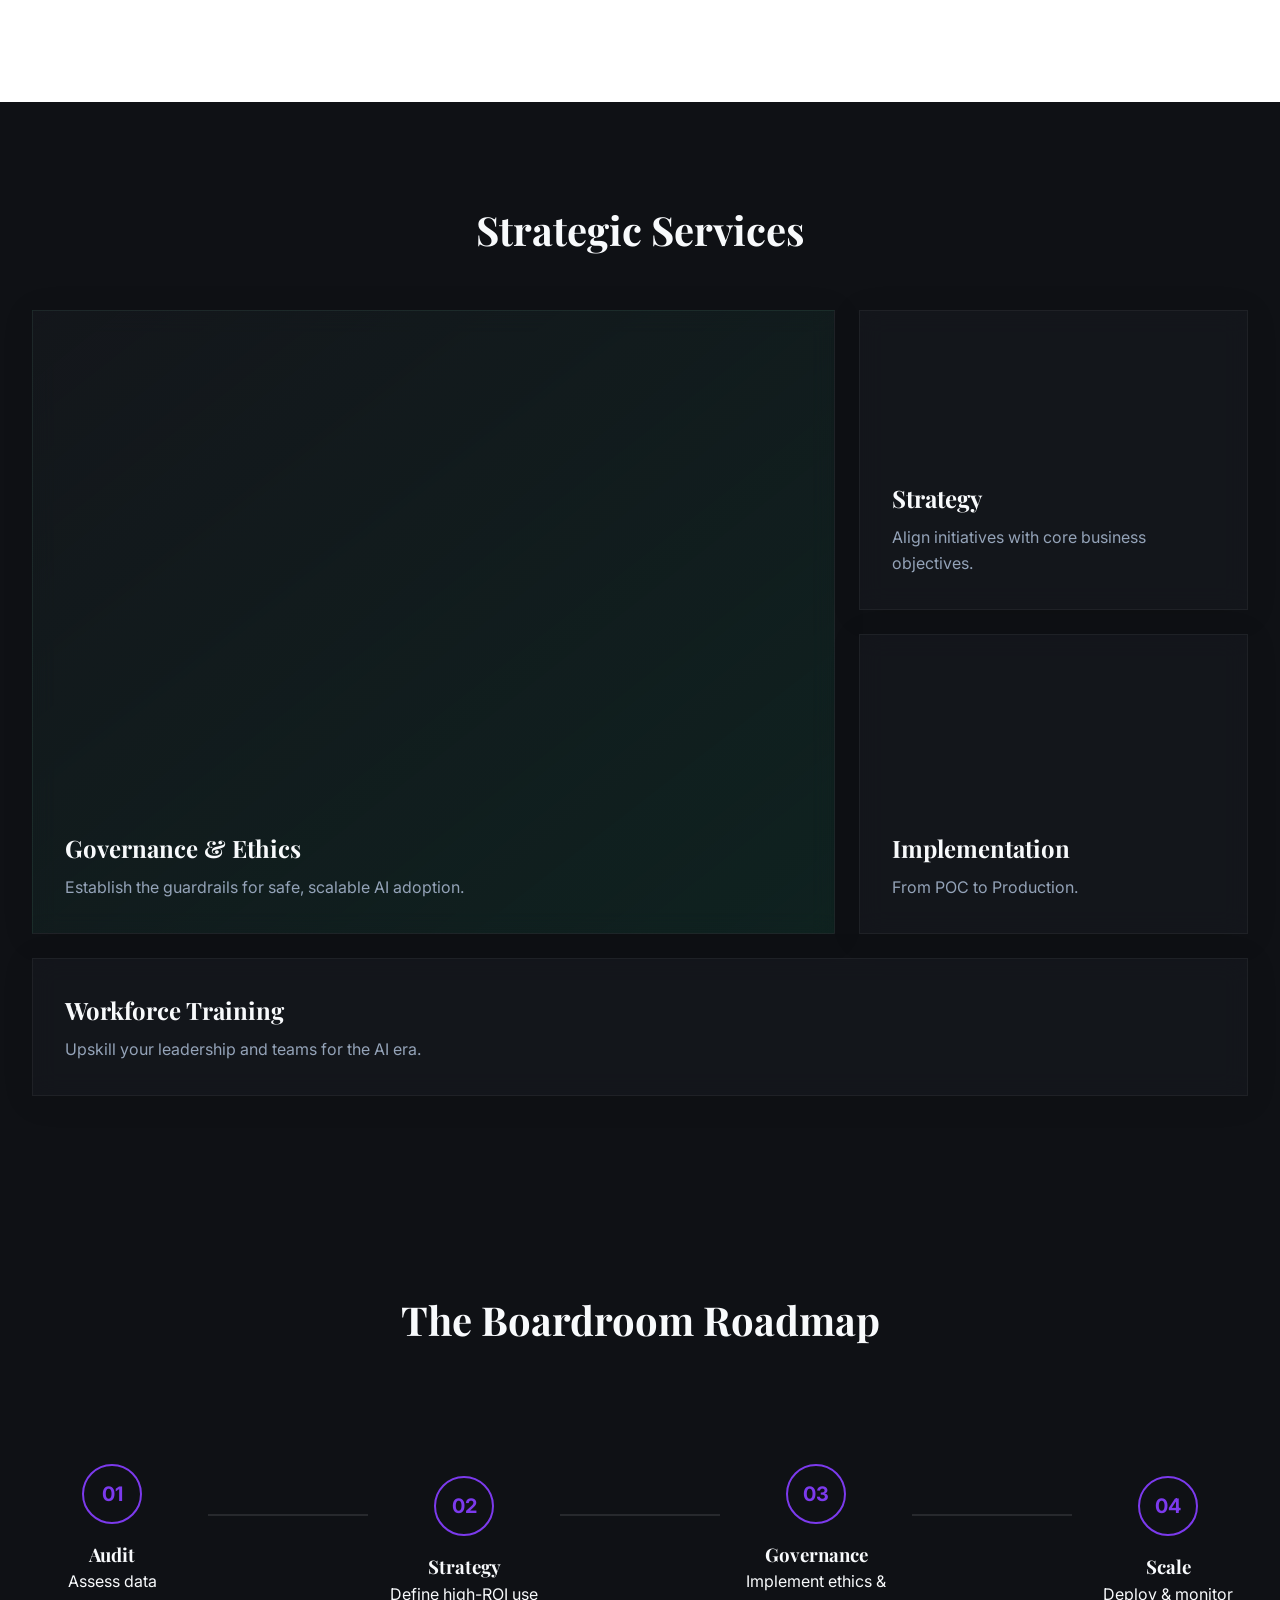
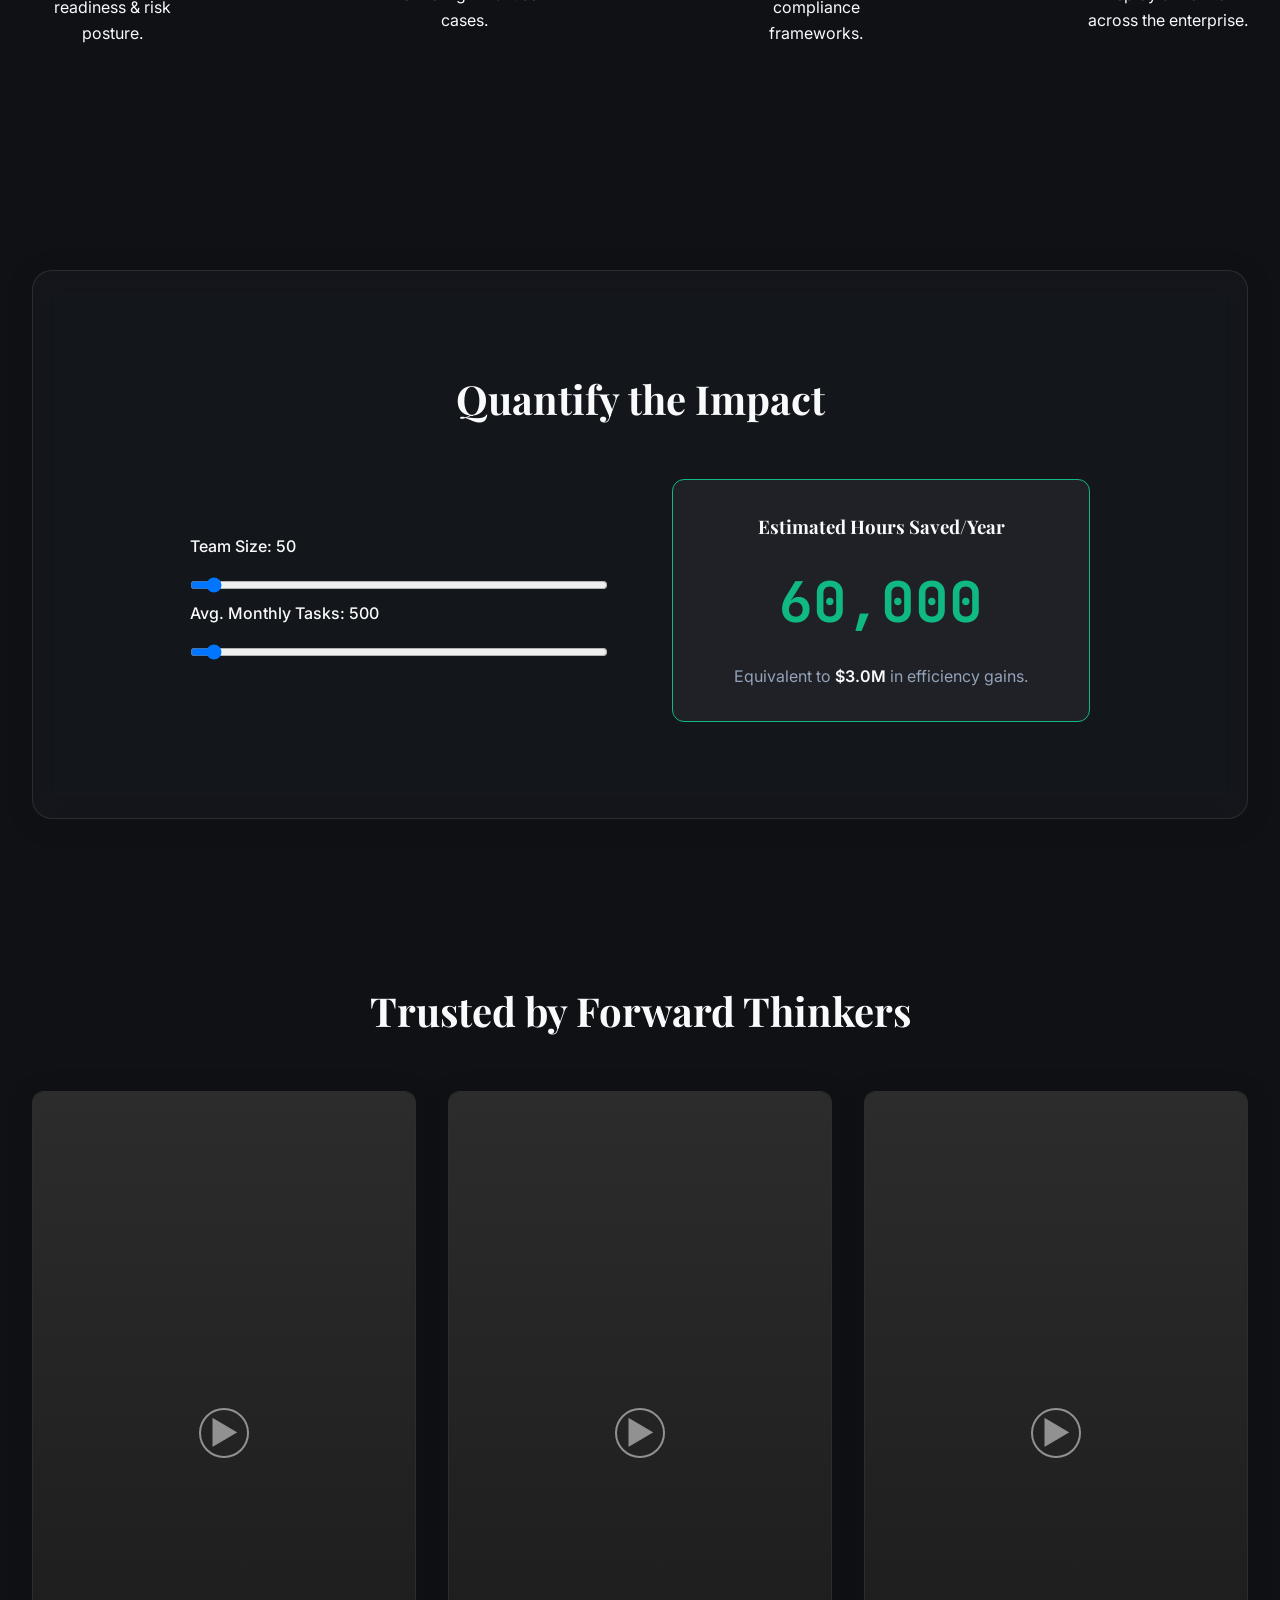
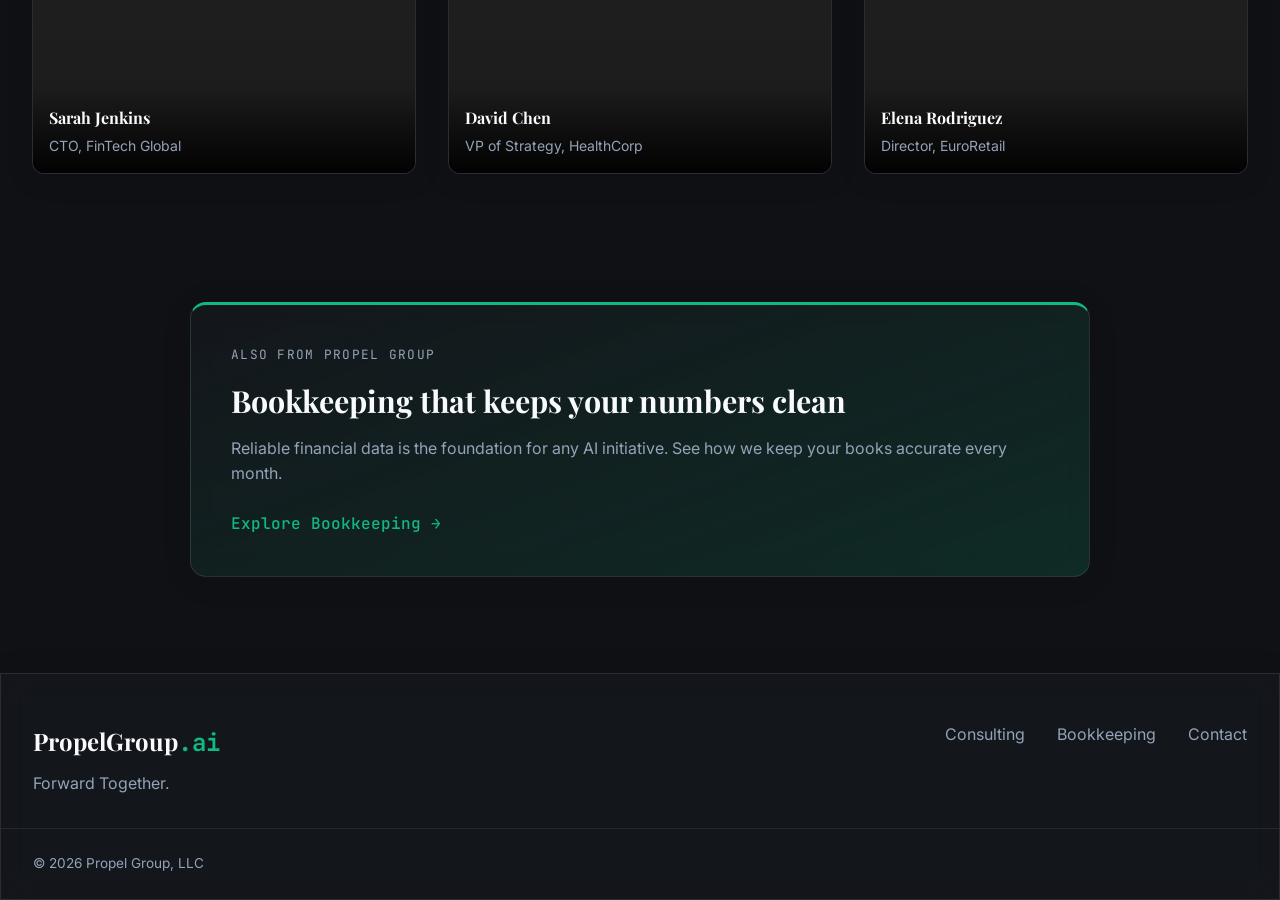
==== commit f2fc8dfb: "Reframe AI page copy and remove glitch heading animation - "The Chaos of Unmanaged AI" -> "Managed a" ====
--- a/ai/index.html
+++ b/ai/index.html
@@ -56,22 +56,22 @@
         </div>
     </section>
 
-    <!-- Problem / Glitch Section -->
+    <!-- Managed AI Section -->
     <section id="problem" class="problem-section animate-on-scroll">
         <div class="container">
-            <h2 class="section-title glitch" data-text="The Chaos of Unmanaged AI">The Chaos of Unmanaged AI</h2>
+            <h2 class="section-title">Managed and Directed AI</h2>
             <div class="problem-grid">
                 <div class="problem-card">
-                    <h3>Shadow IT</h3>
-                    <p>Unsanctioned tools leaking proprietary data.</p>
+                    <h3>Approved, Secure Tools</h3>
+                    <p>The right AI tools, sanctioned and set up to keep proprietary data protected.</p>
                 </div>
                 <div class="problem-card">
-                    <h3>Bias &amp; hallucinations</h3>
-                    <p>Eroding trust and brand reputation.</p>
+                    <h3>Accurate, Trusted Results</h3>
+                    <p>Checked, reliable output that builds confidence and protects your brand.</p>
                 </div>
                 <div class="problem-card">
-                    <h3>Regulatory Black Holes</h3>
-                    <p>Falling behind EU AI Act &amp; global compliance.</p>
+                    <h3>Compliance Built In</h3>
+                    <p>Ahead of the EU AI Act and evolving global regulations.</p>
                 </div>
             </div>
         </div>
@@ -82,8 +82,8 @@
         <div class="container">
             <h2 class="section-title text-dark">Clarity Through Strategy</h2>
             <div class="solution-content">
-                <p class="solution-lead">PropelGroup cuts through the noise. We transform AI from a risk vector into
-                    your competitive moat.</p>
+                <p class="solution-lead">Propel Group delivers clarity. We remove AI risk and use it for a
+                    competitive edge.</p>
             </div>
         </div>
     </section>
@@ -91,11 +91,11 @@
     <!-- Services Section (Bento Grid) -->
     <section id="services" class="services-section animate-on-scroll">
         <div class="container">
-            <h2 class="section-title">Strategic AI Services</h2>
+            <h2 class="section-title">Strategic Services</h2>
             <div class="bento-grid">
                 <div class="bento-card large glass-panel reveal-hover">
                     <div class="card-content">
-                        <h3>AI Governance &amp; Ethics</h3>
+                        <h3>Governance &amp; Ethics</h3>
                         <p>Establish the guardrails for safe, scalable AI adoption.</p>
                         <div class="hover-reveal-content">
                             <span class="metric">Reduced Risk by 40%</span>
@@ -105,7 +105,7 @@
                 <div class="bento-card medium glass-panel reveal-hover">
                     <div class="card-content">
                         <h3>Strategy</h3>
-                        <p>Align AI initiatives with core business objectives.</p>
+                        <p>Align initiatives with core business objectives.</p>
                     </div>
                 </div>
                 <div class="bento-card medium glass-panel reveal-hover">
@@ -127,7 +127,7 @@
     <!-- Roadmap Section -->
     <section id="roadmap" class="roadmap-section">
         <div class="container">
-            <h2 class="section-title">The "Boardroom AI" Roadmap</h2>
+            <h2 class="section-title">The Boardroom Roadmap</h2>
             <div class="roadmap-container">
                 <div class="roadmap-step" data-step="1">
                     <div class="step-marker">01</div>
--- a/css/style.css
+++ b/css/style.css
@@ -343,53 +343,6 @@
     margin-bottom: 0.5rem;
 }
 
-.glitch {
-    position: relative;
-    color: var(--text-primary);
-}
-
-.glitch::before,
-.glitch::after {
-    content: attr(data-text);
-    position: absolute;
-    top: 0;
-    left: 0;
-    width: 100%;
-    height: 100%;
-}
-
-.glitch::before {
-    left: 2px;
-    text-shadow: -1px 0 red;
-    clip: rect(44px, 450px, 56px, 0);
-    animation: glitch-anim 5s infinite linear alternate-reverse;
-}
-
-.glitch::after {
-    left: -2px;
-    text-shadow: -1px 0 blue;
-    clip: rect(44px, 450px, 56px, 0);
-    animation: glitch-anim2 5s infinite linear alternate-reverse;
-}
-
-@keyframes glitch-anim {
-    0% { clip: rect(32px, 9999px, 18px, 0); }
-    20% { clip: rect(65px, 9999px, 89px, 0); }
-    40% { clip: rect(8px, 9999px, 2px, 0); }
-    60% { clip: rect(3px, 9999px, 76px, 0); }
-    80% { clip: rect(48px, 9999px, 12px, 0); }
-    100% { clip: rect(81px, 9999px, 25px, 0); }
-}
-
-@keyframes glitch-anim2 {
-    0% { clip: rect(62px, 9999px, 5px, 0); }
-    20% { clip: rect(15px, 9999px, 58px, 0); }
-    40% { clip: rect(85px, 9999px, 22px, 0); }
-    60% { clip: rect(2px, 9999px, 98px, 0); }
-    80% { clip: rect(28px, 9999px, 45px, 0); }
-    100% { clip: rect(76px, 9999px, 3px, 0); }
-}
-
 /* Solution Section */
 .solution-section {
     padding: 6rem 0;
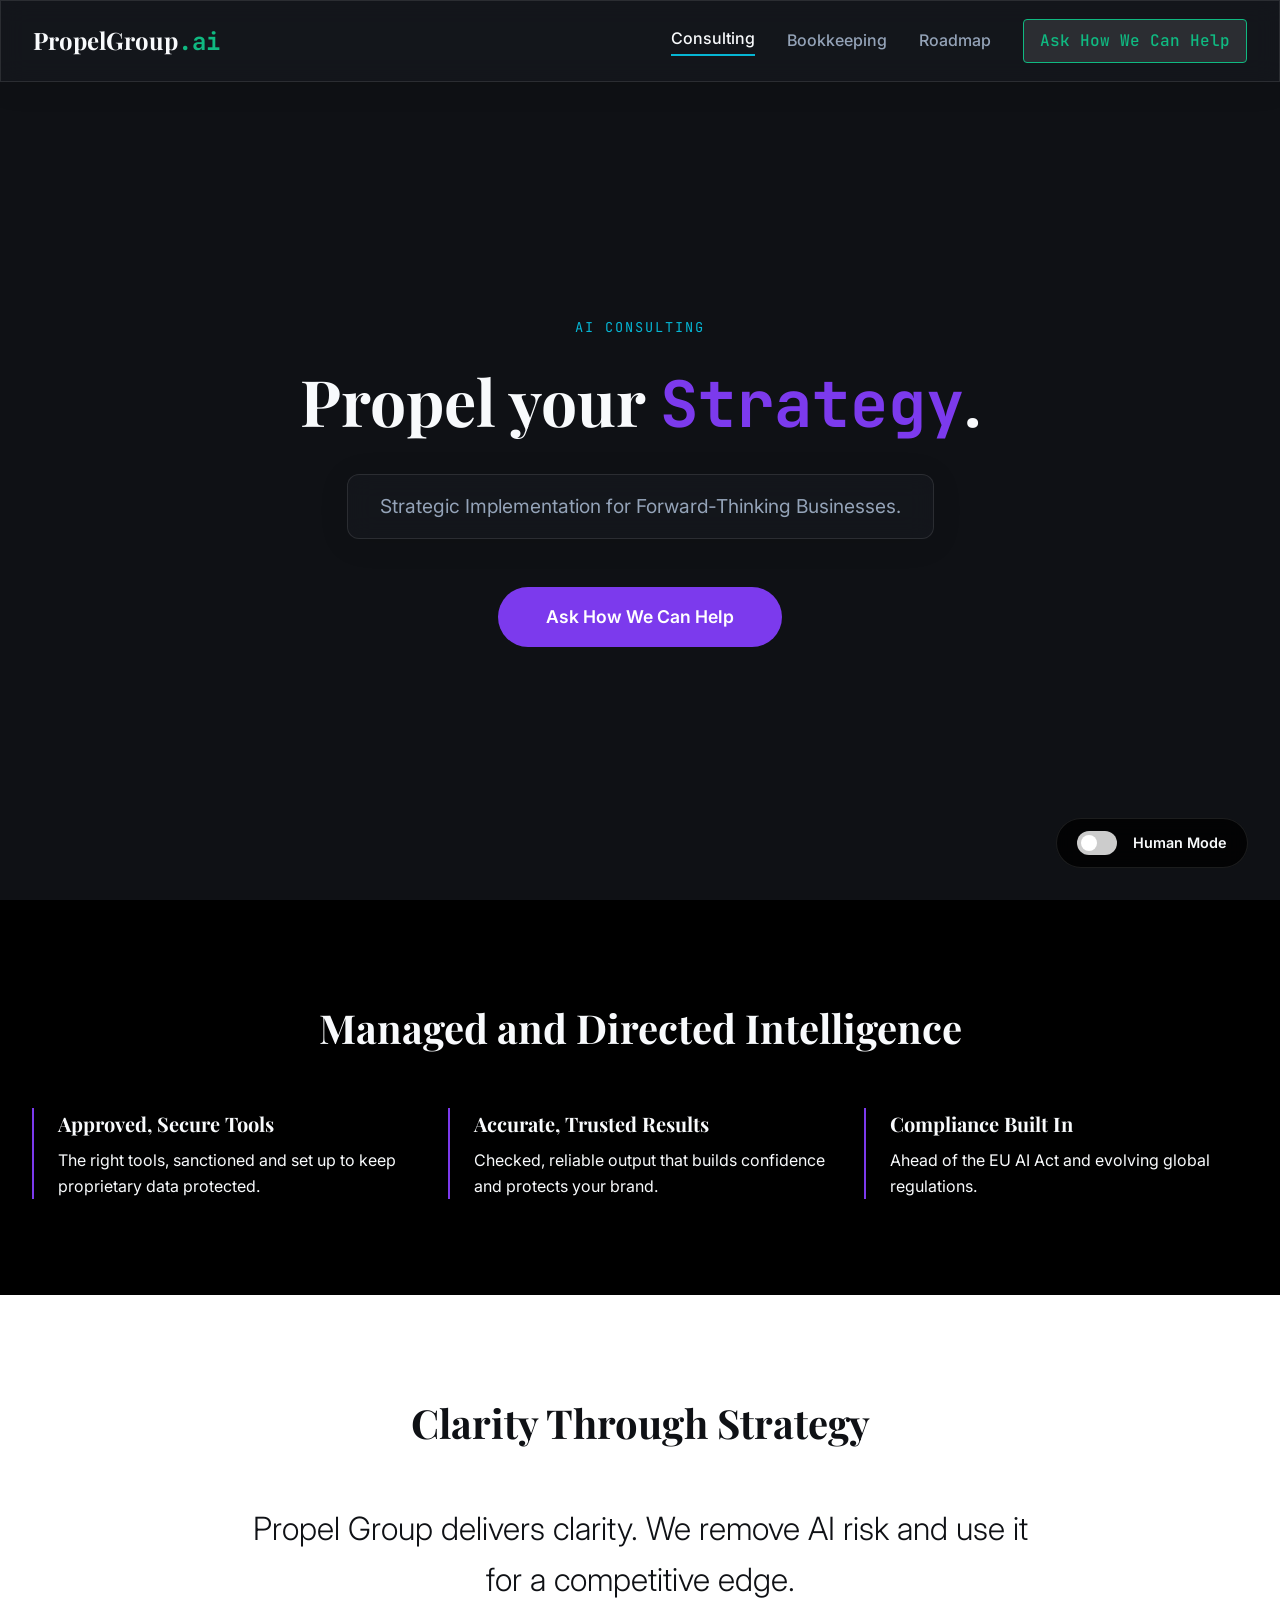
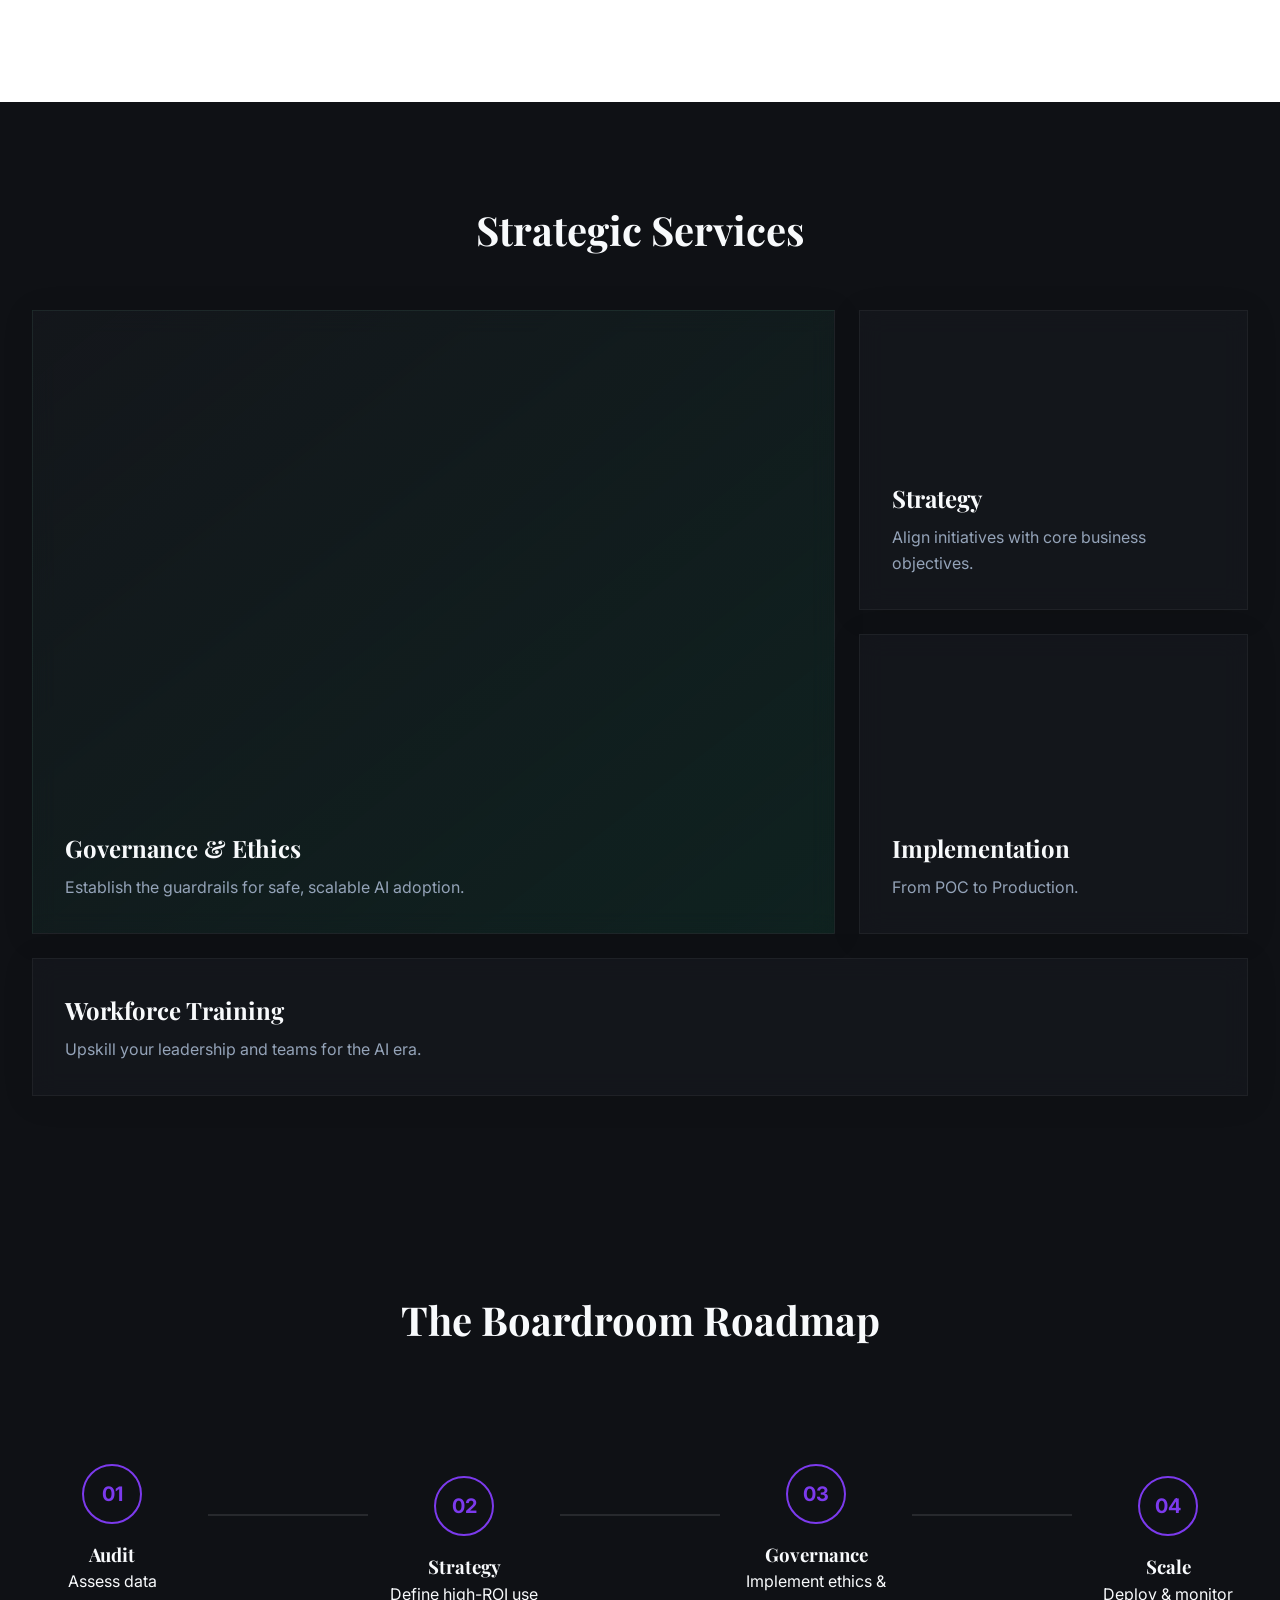
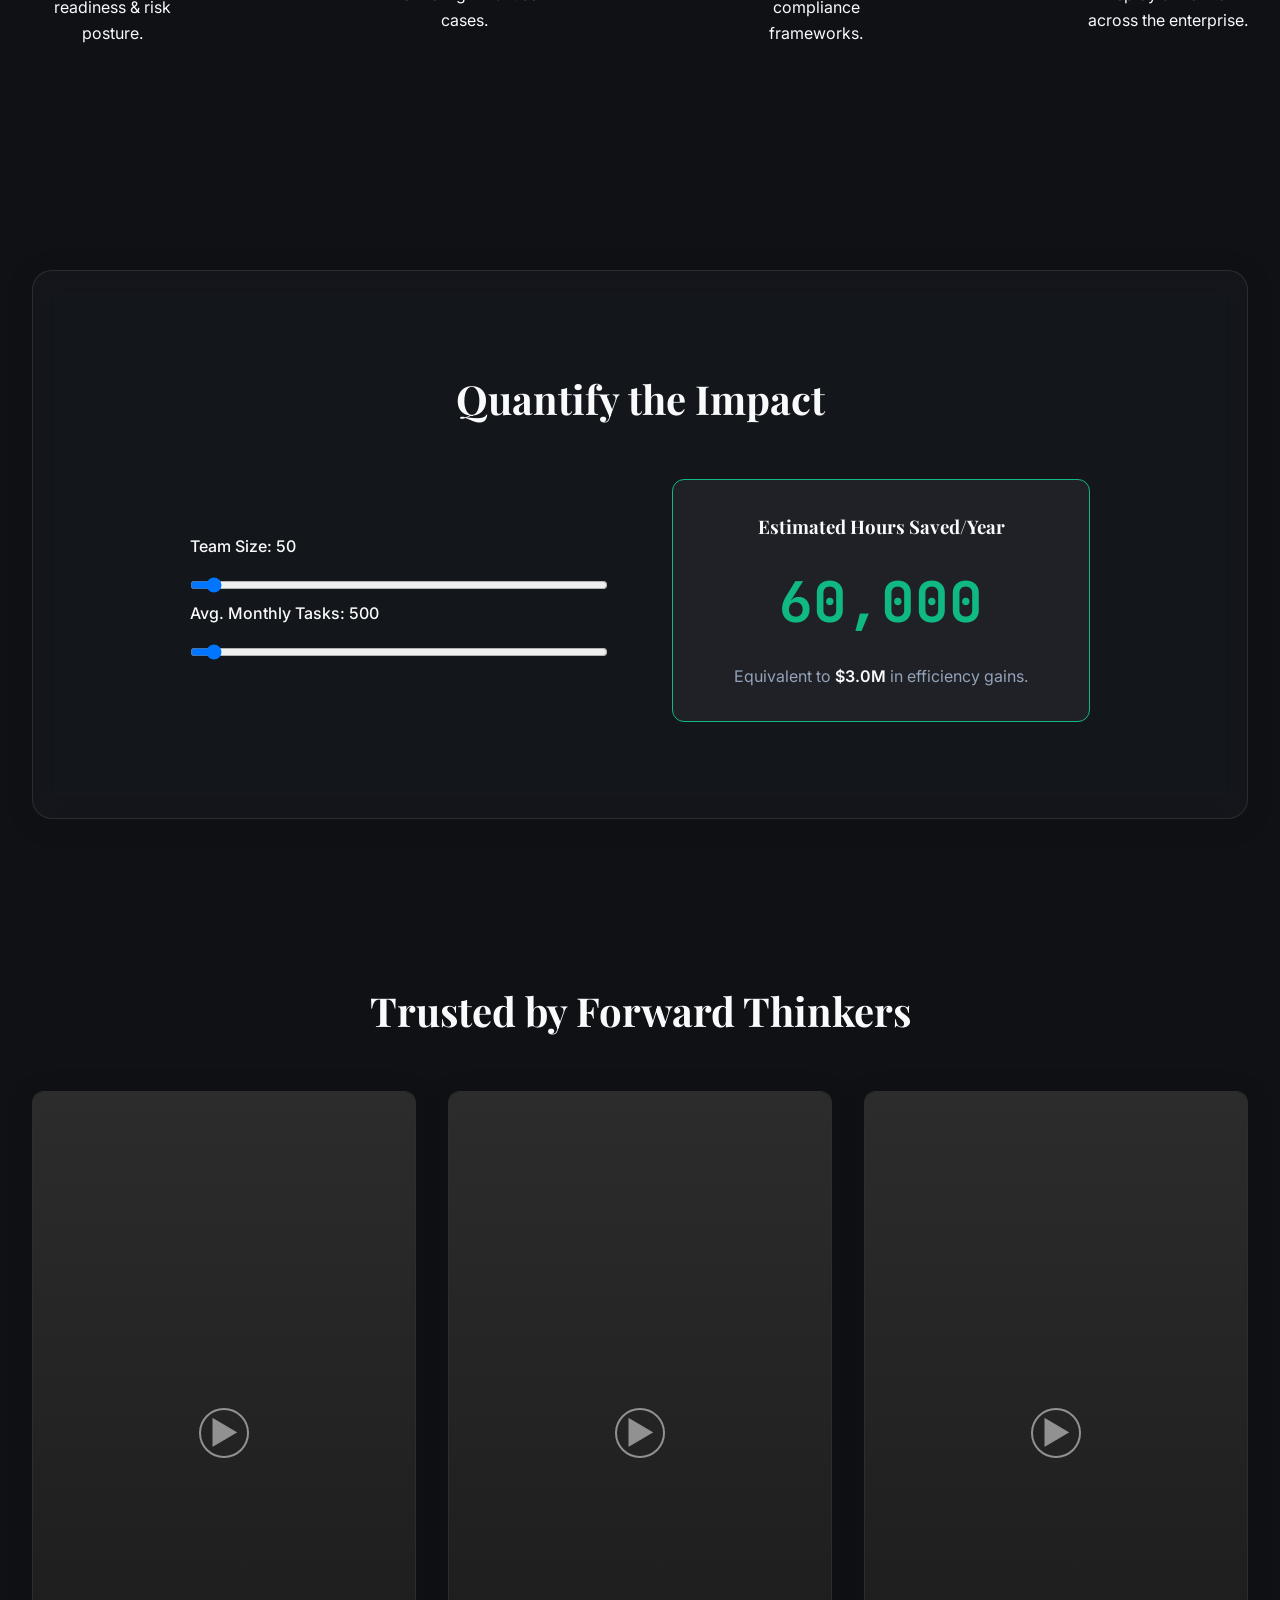
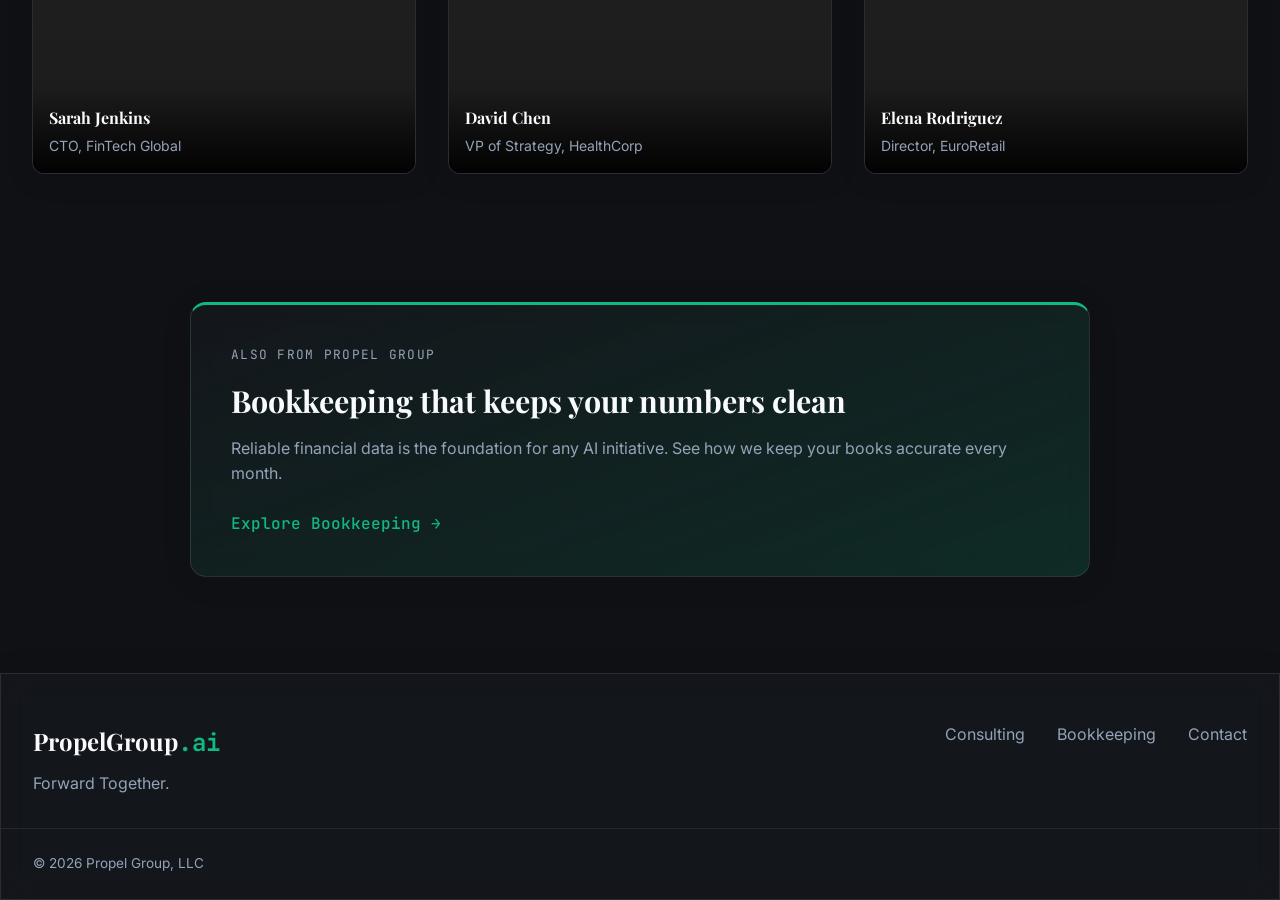
==== commit 016b0f9b: "AI page: "Managed and Directed Intelligence"; drop "AI" from first card Co-Authored-By: Claude Opus " ====
--- a/ai/index.html
+++ b/ai/index.html
@@ -59,11 +59,11 @@
     <!-- Managed AI Section -->
     <section id="problem" class="problem-section animate-on-scroll">
         <div class="container">
-            <h2 class="section-title">Managed and Directed AI</h2>
+            <h2 class="section-title">Managed and Directed Intelligence</h2>
             <div class="problem-grid">
                 <div class="problem-card">
                     <h3>Approved, Secure Tools</h3>
-                    <p>The right AI tools, sanctioned and set up to keep proprietary data protected.</p>
+                    <p>The right tools, sanctioned and set up to keep proprietary data protected.</p>
                 </div>
                 <div class="problem-card">
                     <h3>Accurate, Trusted Results</h3>
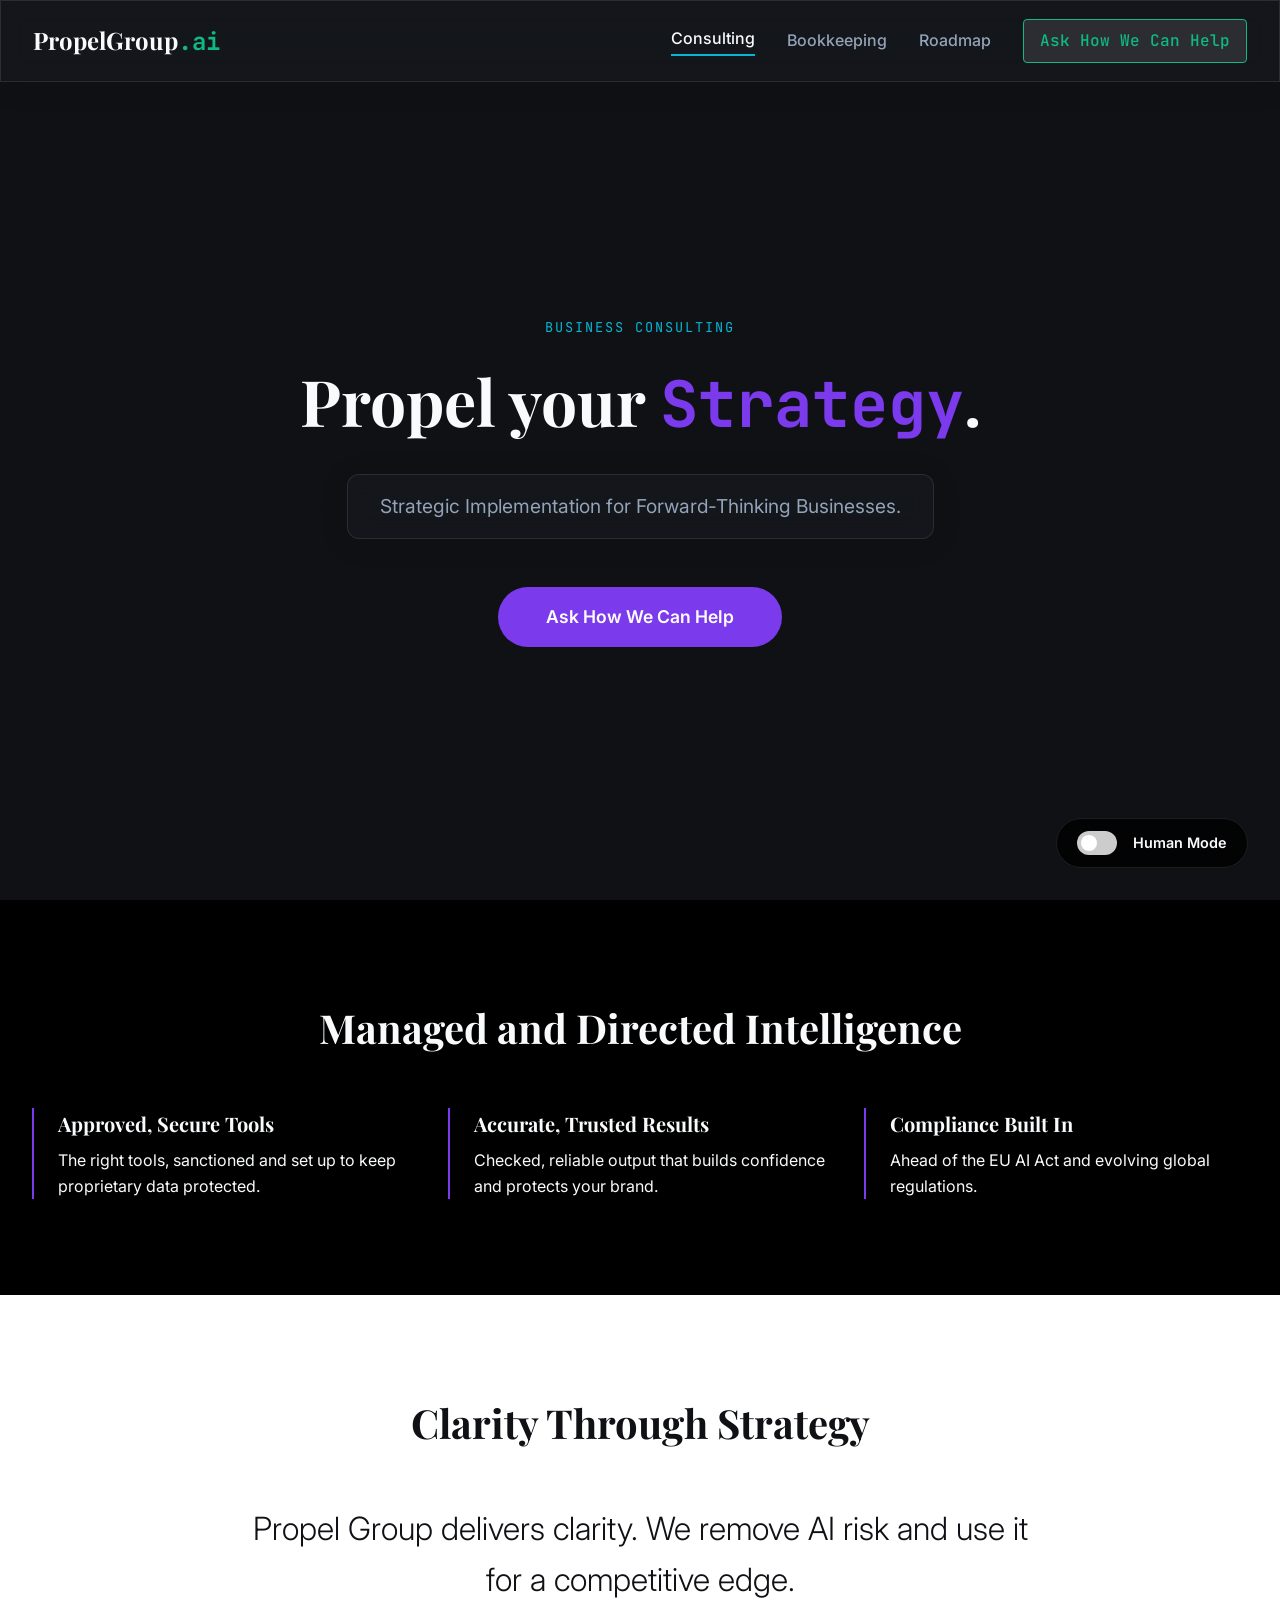
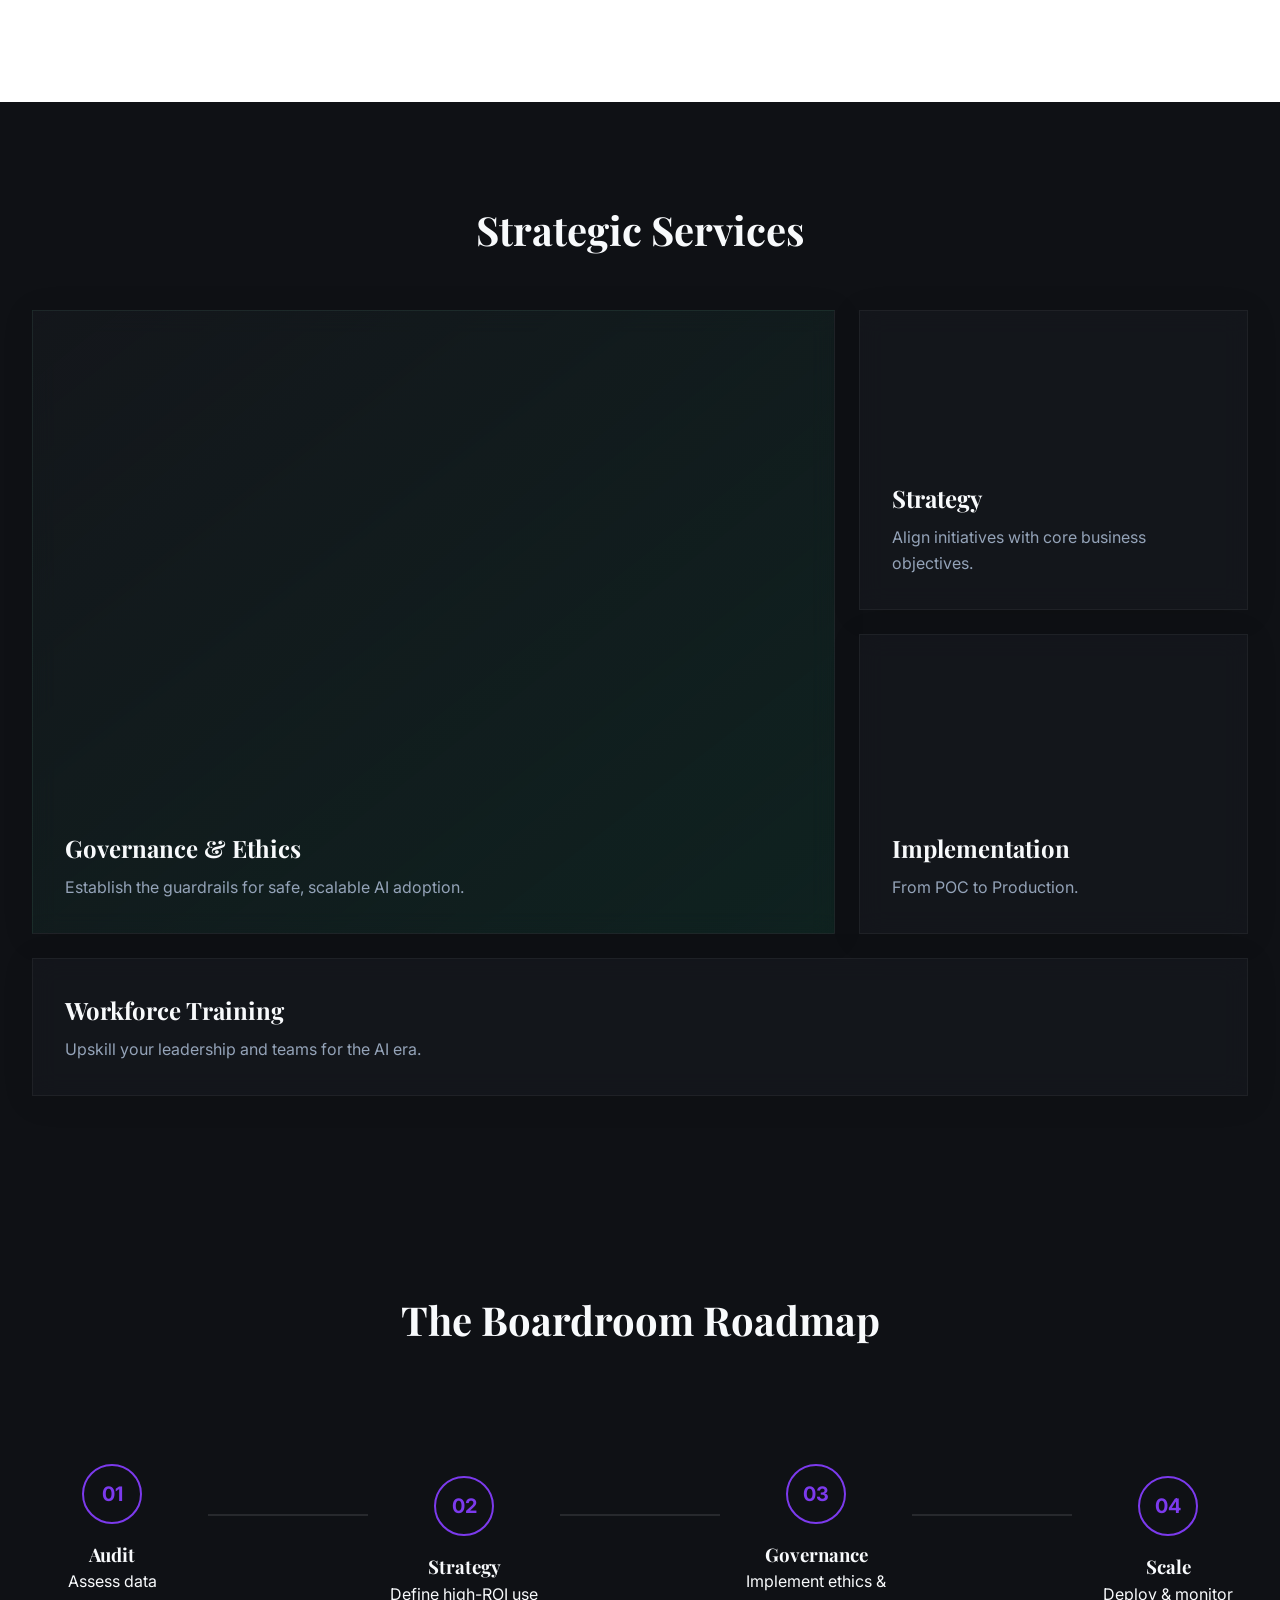
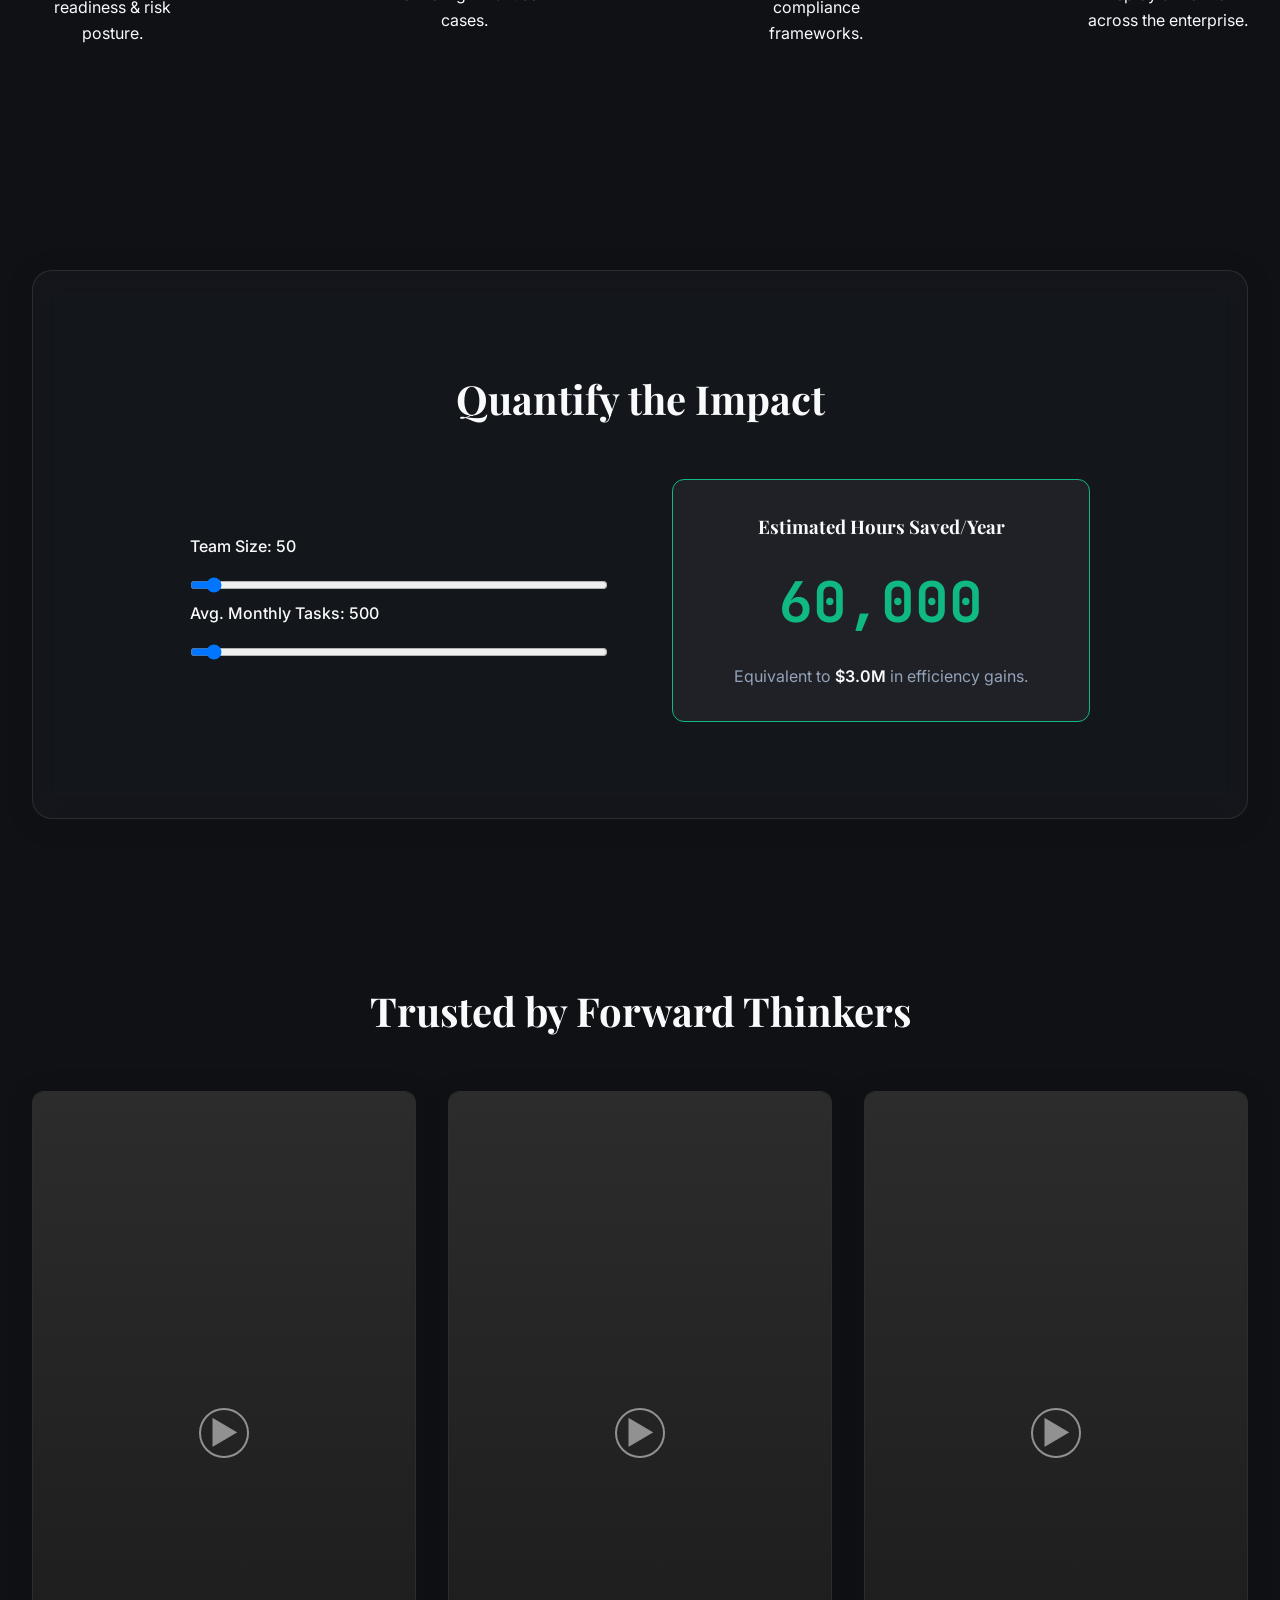
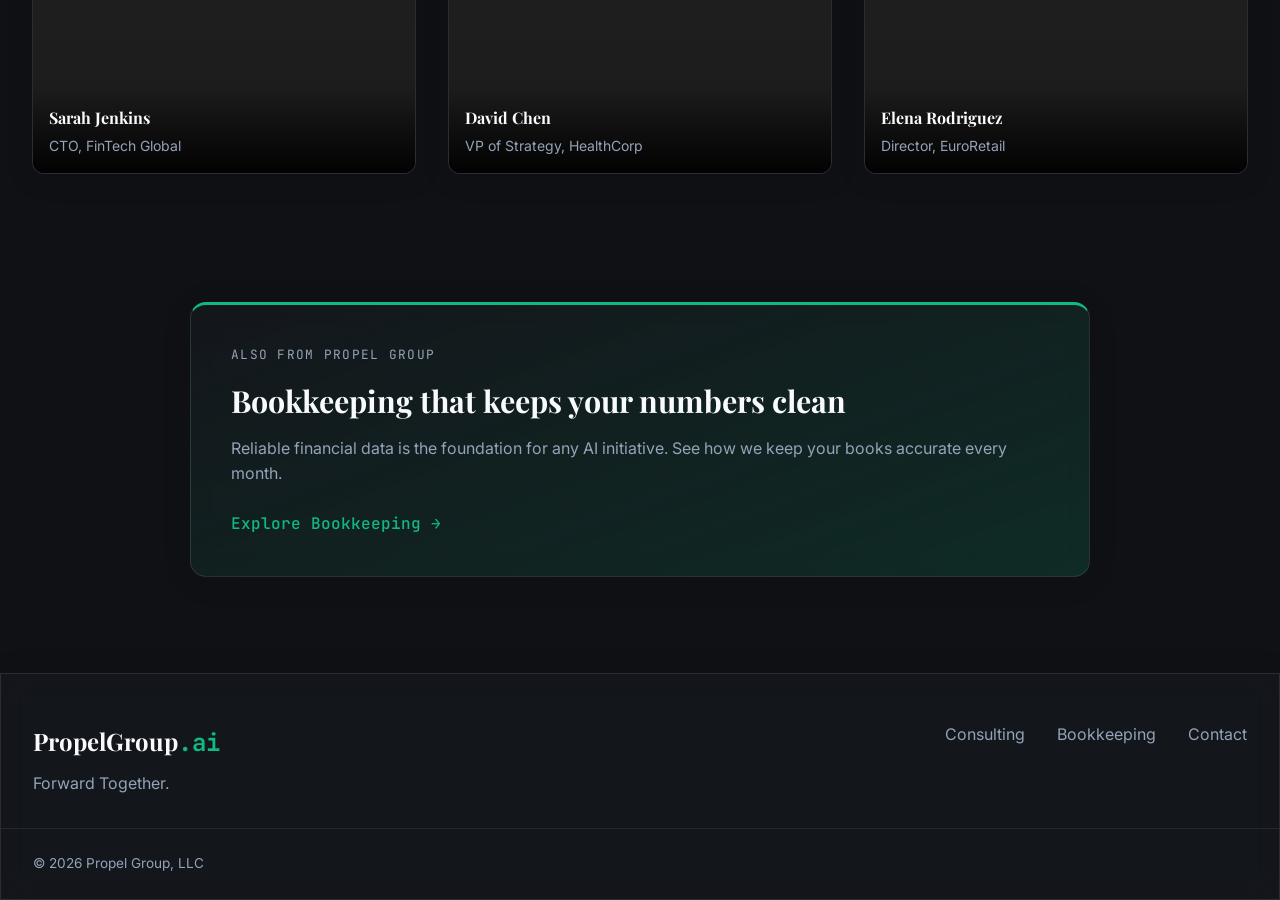
==== commit ca5fd02b: "Rename AI Consulting to Business Consulting in AI page label and tab titles Co-Authored-By: Claude O" ====
--- a/ai/index.html
+++ b/ai/index.html
@@ -4,7 +4,7 @@
 <head>
     <meta charset="UTF-8">
     <meta name="viewport" content="width=device-width, initial-scale=1.0">
-    <title>AI Consulting | Propel Group</title>
+    <title>Business Consulting | Propel Group</title>
     <meta name="description" content="Propel your Strategy, Governance, and Reputation with Purposeful AI. AI consulting that improves processes and workflows.">
 
     <!-- Fonts -->
@@ -42,7 +42,7 @@
     <!-- Hero Section -->
     <section id="hero" class="hero-section">
         <div class="container hero-content">
-            <p class="eyebrow mono">AI Consulting</p>
+            <p class="eyebrow mono">Business Consulting</p>
             <h1 class="headline">
                 Propel your <span id="text-scrambler" class="scramble-text"
                     data-phrases="Strategy|Governance|Reputation|Efficiency">Strategy</span>.
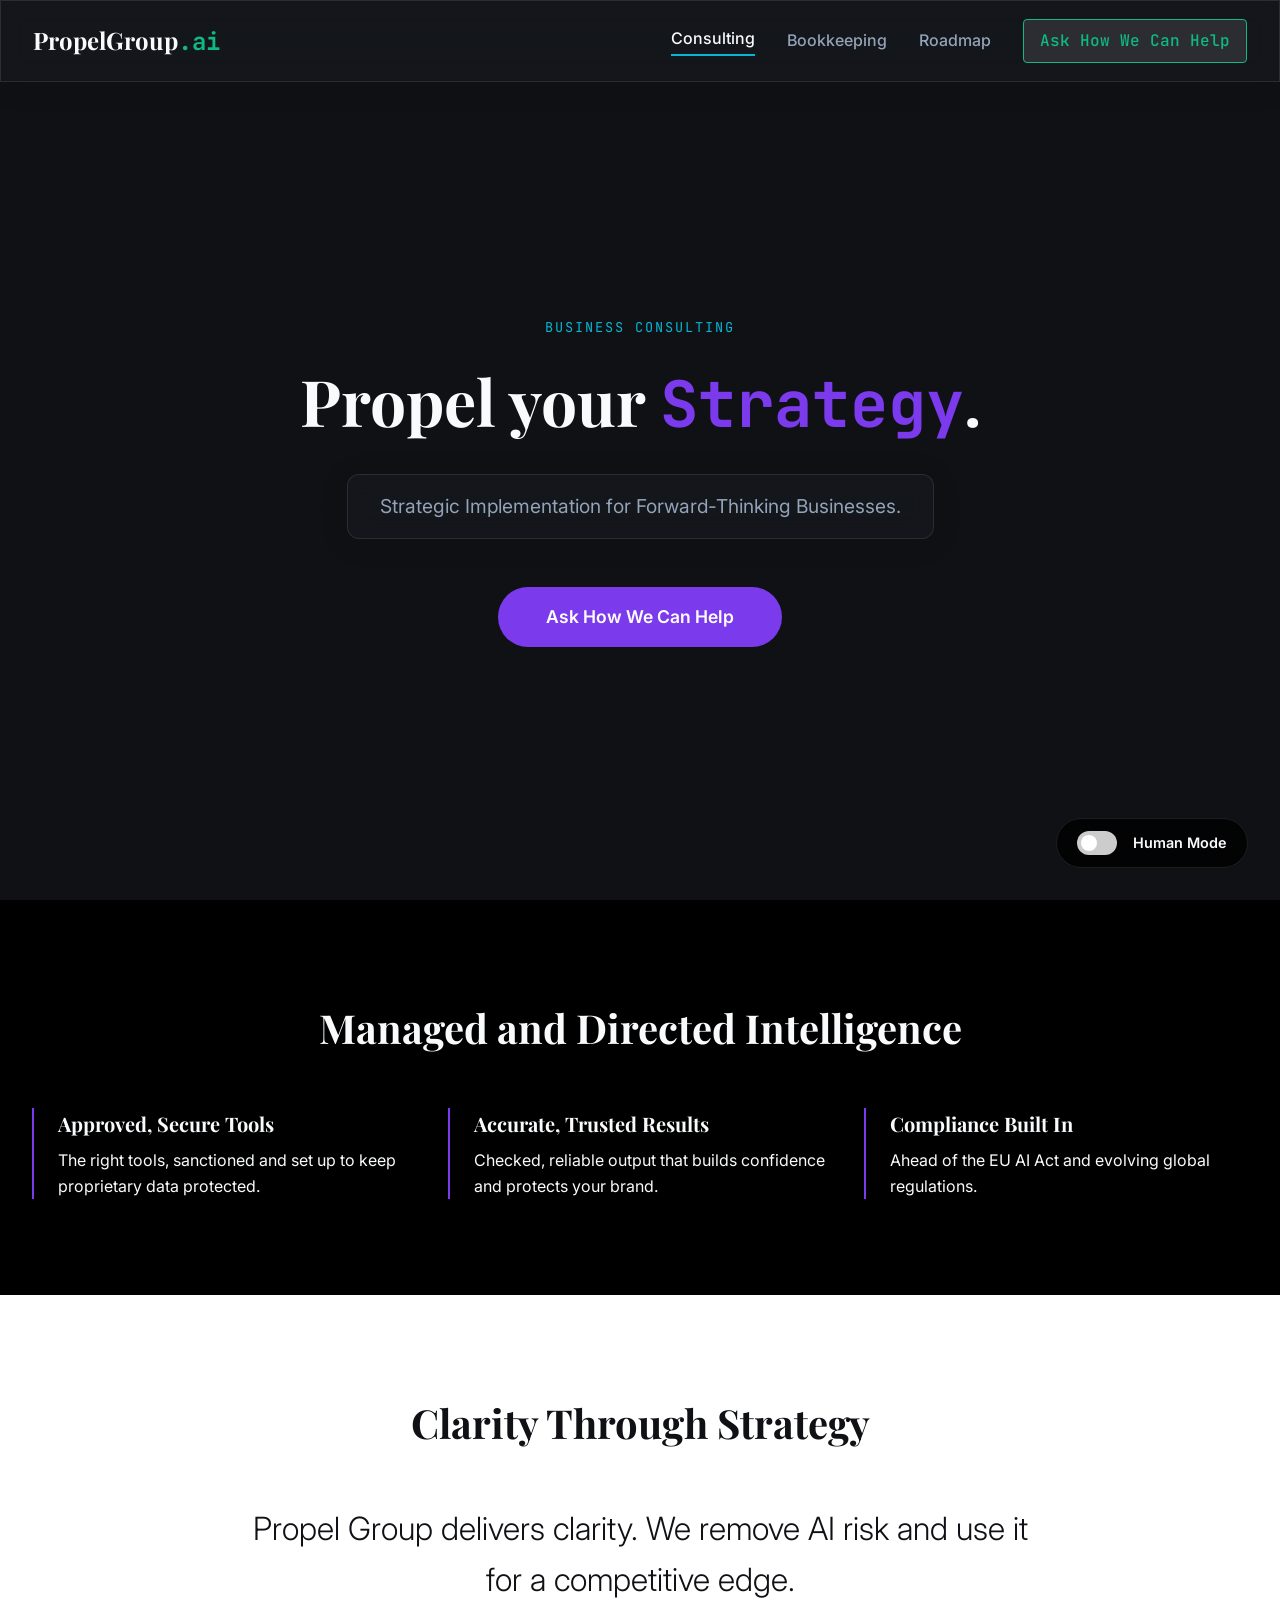
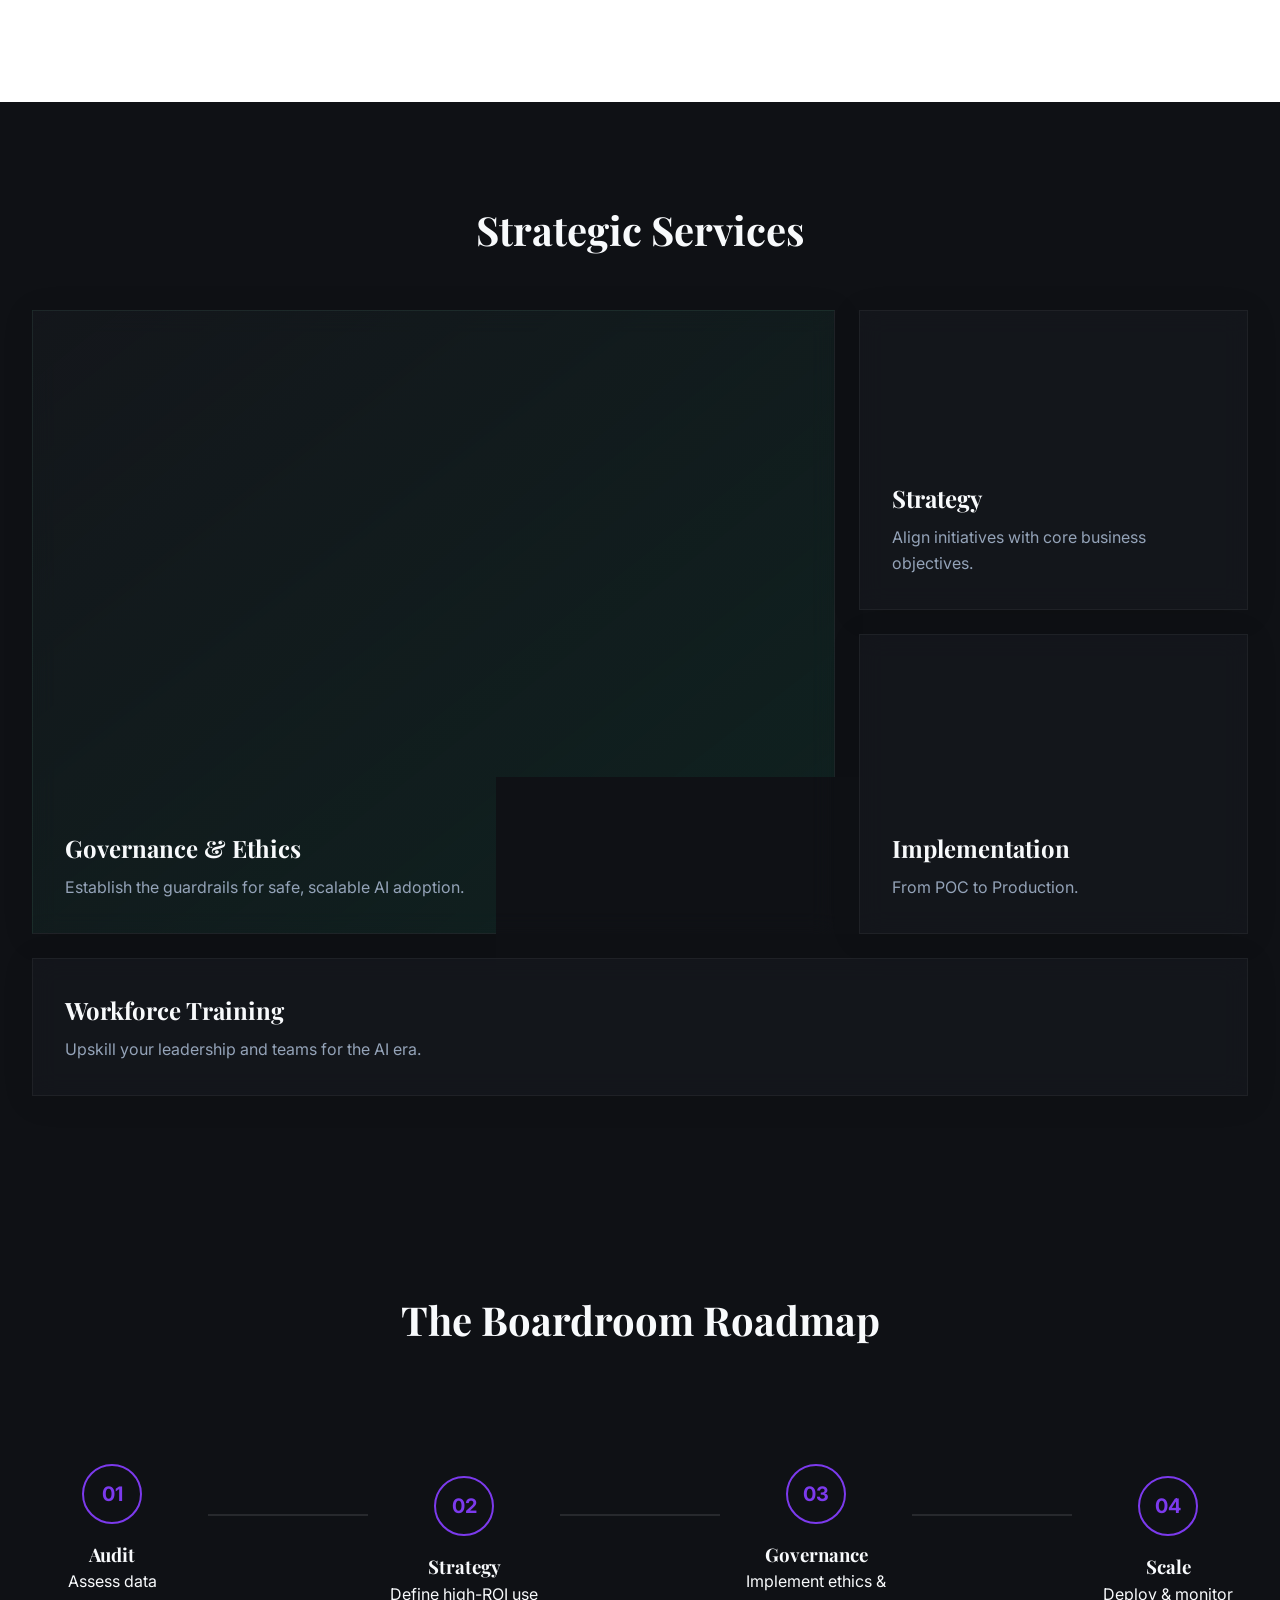
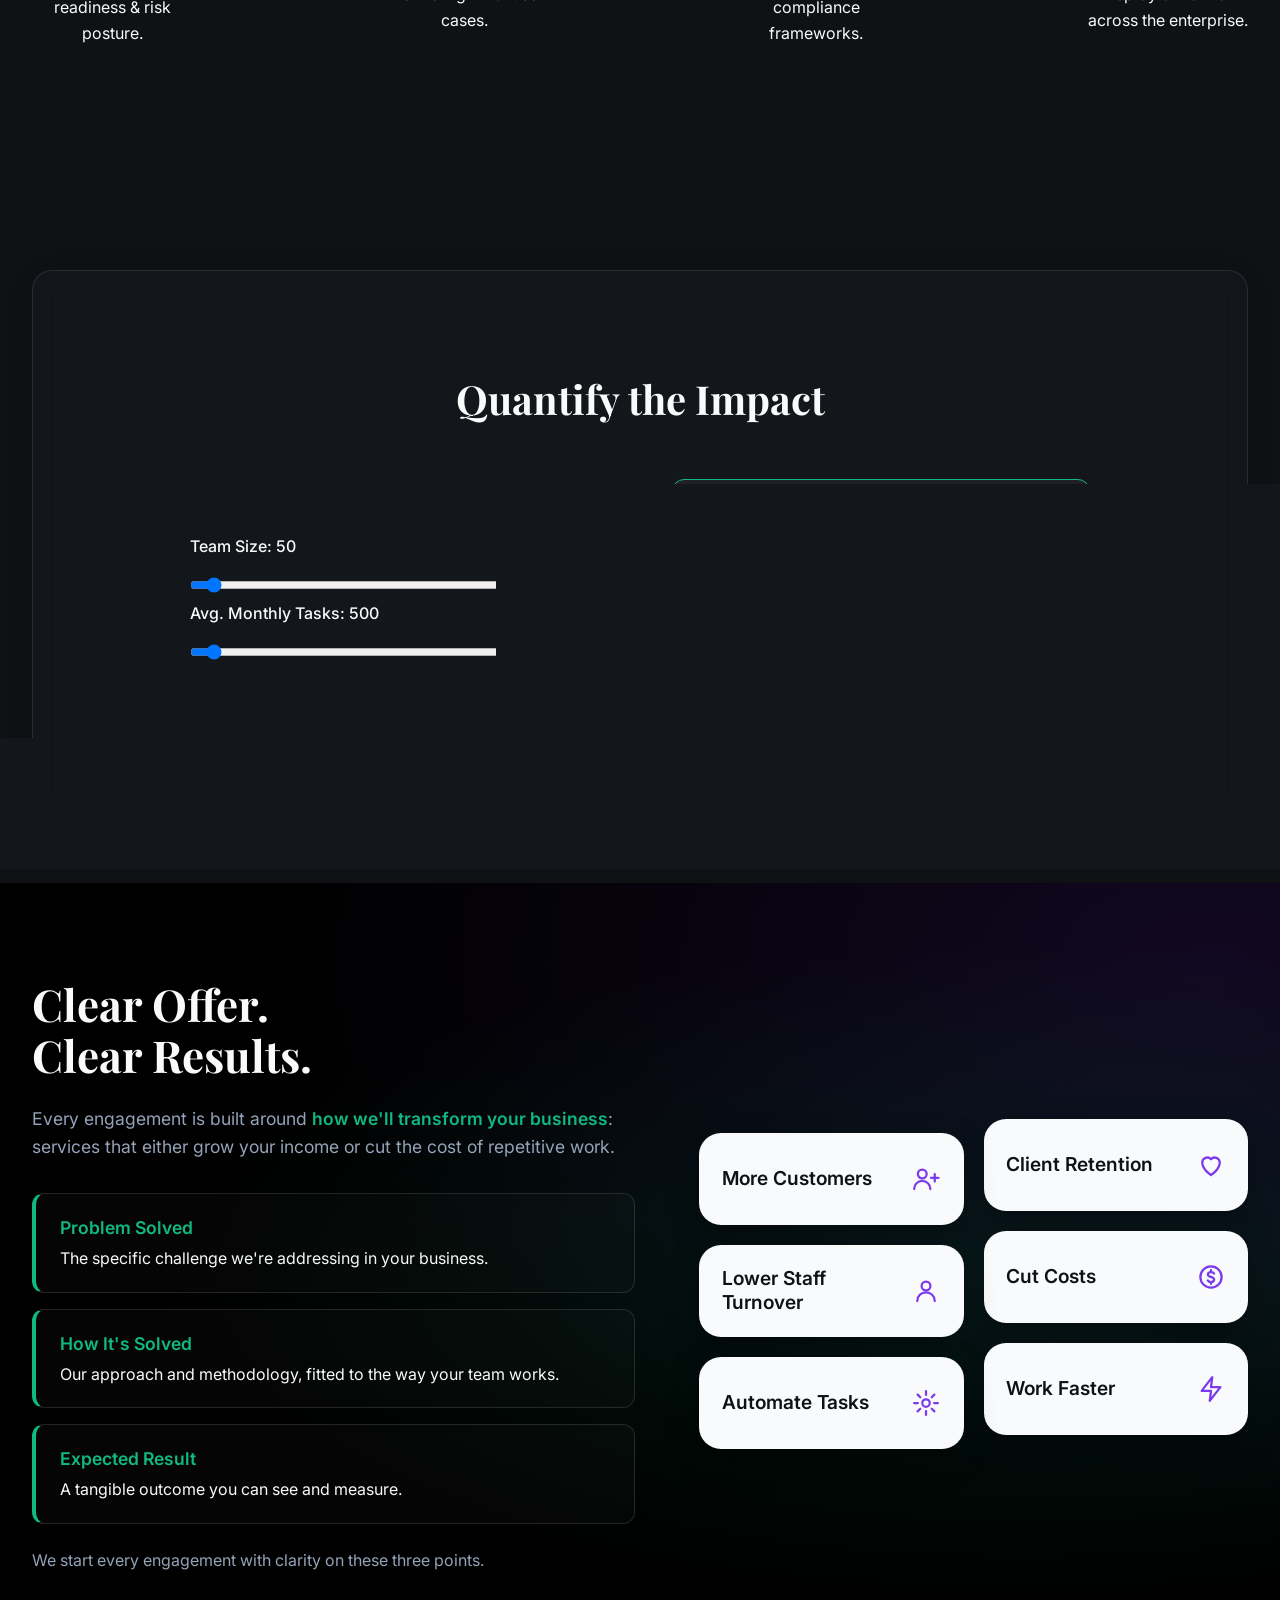
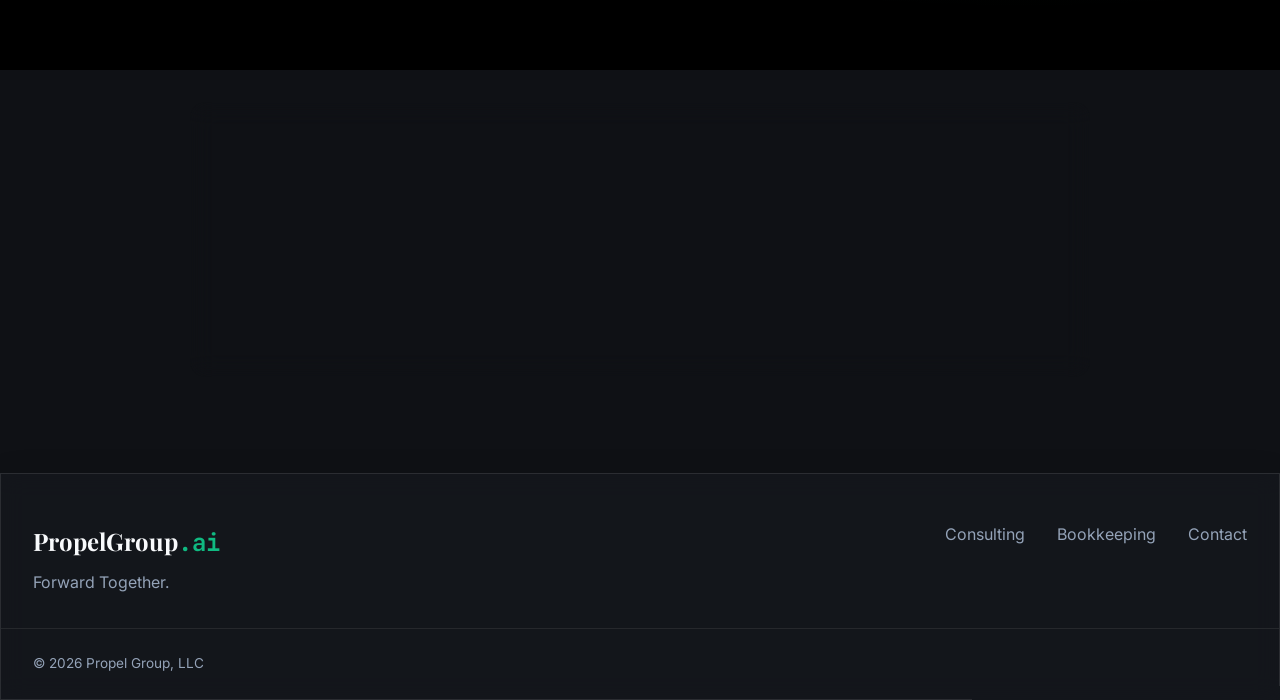
==== commit b92b3fd1: "Replace testimonials with "Clear Offer. Clear Results." section - Hide testimonials section (comment" ====
--- a/ai/index.html
+++ b/ai/index.html
@@ -6,6 +6,11 @@
     <meta name="viewport" content="width=device-width, initial-scale=1.0">
     <title>Business Consulting | Propel Group</title>
     <meta name="description" content="Propel your Strategy, Governance, and Reputation with Purposeful AI. AI consulting that improves processes and workflows.">
+
+    <!-- Icons -->
+    <link rel="icon" href="../favicon.ico" sizes="any">
+    <link rel="icon" href="../favicon.svg" type="image/svg+xml">
+    <link rel="apple-touch-icon" href="../apple-touch-icon.png">
 
     <!-- Fonts -->
     <link rel="preconnect" href="https://fonts.googleapis.com">
@@ -15,10 +20,10 @@
         rel="stylesheet">
 
     <!-- Styles -->
-    <link rel="stylesheet" href="../css/style.css">
+    <link rel="stylesheet" href="../css/style.css?v=20261118">
 
     <!-- Scripts (Defer) -->
-    <script src="../js/main.js" defer></script>
+    <script src="../js/main.js?v=20261118" defer></script>
 </head>
 
 <body class="page-ai">
@@ -188,8 +193,63 @@
         </div>
     </section>
 
-    <!-- Testimonials Section -->
-    <section id="testimonials" class="testimonials-section">
+    <!-- Offer Section -->
+    <section id="offer" class="offer-section animate-on-scroll">
+        <div class="container offer-grid">
+            <div class="offer-copy">
+                <h2 class="offer-title">Clear Offer.<br>Clear Results.</h2>
+                <p class="offer-lead">
+                    Every engagement is built around <span class="accent-mint">how we'll transform your business</span>:
+                    services that either grow your income or cut the cost of repetitive work.
+                </p>
+                <div class="offer-cards">
+                    <div class="offer-card">
+                        <h3>Problem Solved</h3>
+                        <p>The specific challenge we're addressing in your business.</p>
+                    </div>
+                    <div class="offer-card">
+                        <h3>How It's Solved</h3>
+                        <p>Our approach and methodology, fitted to the way your team works.</p>
+                    </div>
+                    <div class="offer-card">
+                        <h3>Expected Result</h3>
+                        <p>A tangible outcome you can see and measure.</p>
+                    </div>
+                </div>
+                <p class="offer-note">We start every engagement with clarity on these three points.</p>
+            </div>
+
+            <div class="offer-outcomes" aria-label="Outcomes we help deliver">
+                <div class="outcome">
+                    <svg viewBox="0 0 24 24" aria-hidden="true"><circle cx="9" cy="8" r="3.5"/><path d="M2.5 20a6.5 6.5 0 0 1 13 0"/><path d="M19 8v6M16 11h6"/></svg>
+                    <span>More Customers</span>
+                </div>
+                <div class="outcome">
+                    <svg viewBox="0 0 24 24" aria-hidden="true"><path d="M12 20s-7-4.4-7-10a4 4 0 0 1 7-2.6A4 4 0 0 1 19 10c0 5.6-7 10-7 10z"/></svg>
+                    <span>Client Retention</span>
+                </div>
+                <div class="outcome">
+                    <svg viewBox="0 0 24 24" aria-hidden="true"><circle cx="12" cy="8" r="3.5"/><path d="M5 20a7 7 0 0 1 14 0"/></svg>
+                    <span>Lower Staff Turnover</span>
+                </div>
+                <div class="outcome">
+                    <svg viewBox="0 0 24 24" aria-hidden="true"><circle cx="12" cy="12" r="8.5"/><path d="M14.5 9.2c-.5-.8-1.4-1.2-2.5-1.2-1.5 0-2.5.8-2.5 1.9 0 2.6 5 1.4 5 4.1 0 1.1-1 2-2.5 2-1.2 0-2.1-.4-2.6-1.3M12 6.5V8M12 16v1.5"/></svg>
+                    <span>Cut Costs</span>
+                </div>
+                <div class="outcome">
+                    <svg viewBox="0 0 24 24" aria-hidden="true"><circle cx="12" cy="12" r="3"/><path d="M12 2.5v3M12 18.5v3M2.5 12h3M18.5 12h3M5.3 5.3l2.1 2.1M16.6 16.6l2.1 2.1M5.3 18.7l2.1-2.1M16.6 7.4l2.1-2.1"/></svg>
+                    <span>Automate Tasks</span>
+                </div>
+                <div class="outcome">
+                    <svg viewBox="0 0 24 24" aria-hidden="true"><path d="M13 2.5L4.5 13.5H12l-1 8 8.5-11H12z"/></svg>
+                    <span>Work Faster</span>
+                </div>
+            </div>
+        </div>
+    </section>
+
+    <!-- Testimonials Section: hidden until real client testimonials are available.
+        <section id="testimonials" class="testimonials-section">
         <div class="container">
             <h2 class="section-title">Trusted by Forward Thinkers</h2>
             <div class="testimonials-grid">
@@ -217,6 +277,7 @@
             </div>
         </div>
     </section>
+    -->
 
     <!-- Cross-sell -->
     <section class="cross-sell">
--- a/css/style.css
+++ b/css/style.css
@@ -1105,3 +1105,134 @@
         padding: 2rem 1.5rem;
     }
 }
+
+/* ---------- Offer section (AI page) ---------- */
+.offer-section {
+    padding: 6rem 0;
+    background:
+        radial-gradient(ellipse at 80% 50%, rgba(16, 185, 129, 0.12), transparent 60%),
+        radial-gradient(ellipse at 95% 10%, rgba(124, 58, 237, 0.14), transparent 55%),
+        #000;
+}
+
+.offer-grid {
+    display: grid;
+    grid-template-columns: 1.1fr 1fr;
+    gap: 4rem;
+    align-items: center;
+}
+
+.offer-title {
+    font-size: 2.75rem;
+    line-height: 1.15;
+    margin-bottom: 1.5rem;
+}
+
+.offer-lead {
+    font-size: 1.1rem;
+    color: var(--text-secondary);
+    margin-bottom: 2rem;
+}
+
+.accent-mint {
+    color: var(--accent-mint);
+    font-weight: 600;
+}
+
+.offer-cards {
+    display: grid;
+    gap: 1rem;
+}
+
+.offer-card {
+    padding: 1.25rem 1.5rem;
+    border: 1px solid rgba(255, 255, 255, 0.12);
+    border-left: 4px solid var(--accent-mint);
+    border-radius: 12px;
+    background: rgba(255, 255, 255, 0.02);
+}
+
+.offer-card h3 {
+    font-family: var(--font-sans);
+    font-size: 1.1rem;
+    font-weight: 600;
+    color: var(--accent-mint);
+    margin-bottom: 0.25rem;
+}
+
+.offer-card p {
+    color: var(--text-primary);
+}
+
+.offer-note {
+    margin-top: 1.5rem;
+    color: var(--text-secondary);
+}
+
+.offer-outcomes {
+    display: grid;
+    grid-template-columns: repeat(2, 1fr);
+    gap: 1.25rem;
+}
+
+.outcome {
+    display: flex;
+    align-items: center;
+    justify-content: space-between;
+    gap: 0.75rem;
+    min-height: 92px;
+    padding: 1.1rem 1.4rem;
+    border-radius: 22px;
+    background: #f8fafc;
+    color: #0f1115;
+    font-size: 1.2rem;
+    font-weight: 600;
+    line-height: 1.2;
+    box-shadow: 0 10px 30px rgba(0, 0, 0, 0.35);
+    transition: transform 0.3s ease;
+}
+
+.outcome:nth-child(odd) {
+    transform: translateY(14px);
+}
+
+.outcome:hover {
+    transform: translateY(-4px);
+}
+
+.outcome:nth-child(odd):hover {
+    transform: translateY(10px);
+}
+
+.outcome svg {
+    order: 2;
+    flex: 0 0 auto;
+    width: 30px;
+    height: 30px;
+    fill: none;
+    stroke: var(--accent-violet);
+    stroke-width: 1.8;
+    stroke-linecap: round;
+    stroke-linejoin: round;
+}
+
+@media (max-width: 900px) {
+    .offer-grid {
+        grid-template-columns: 1fr;
+        gap: 3rem;
+    }
+
+    .offer-title {
+        font-size: 2.1rem;
+    }
+
+    .outcome {
+        font-size: 1.05rem;
+        min-height: 76px;
+        padding: 1rem 1.1rem;
+    }
+
+    .outcome:nth-child(odd) {
+        transform: none;
+    }
+}
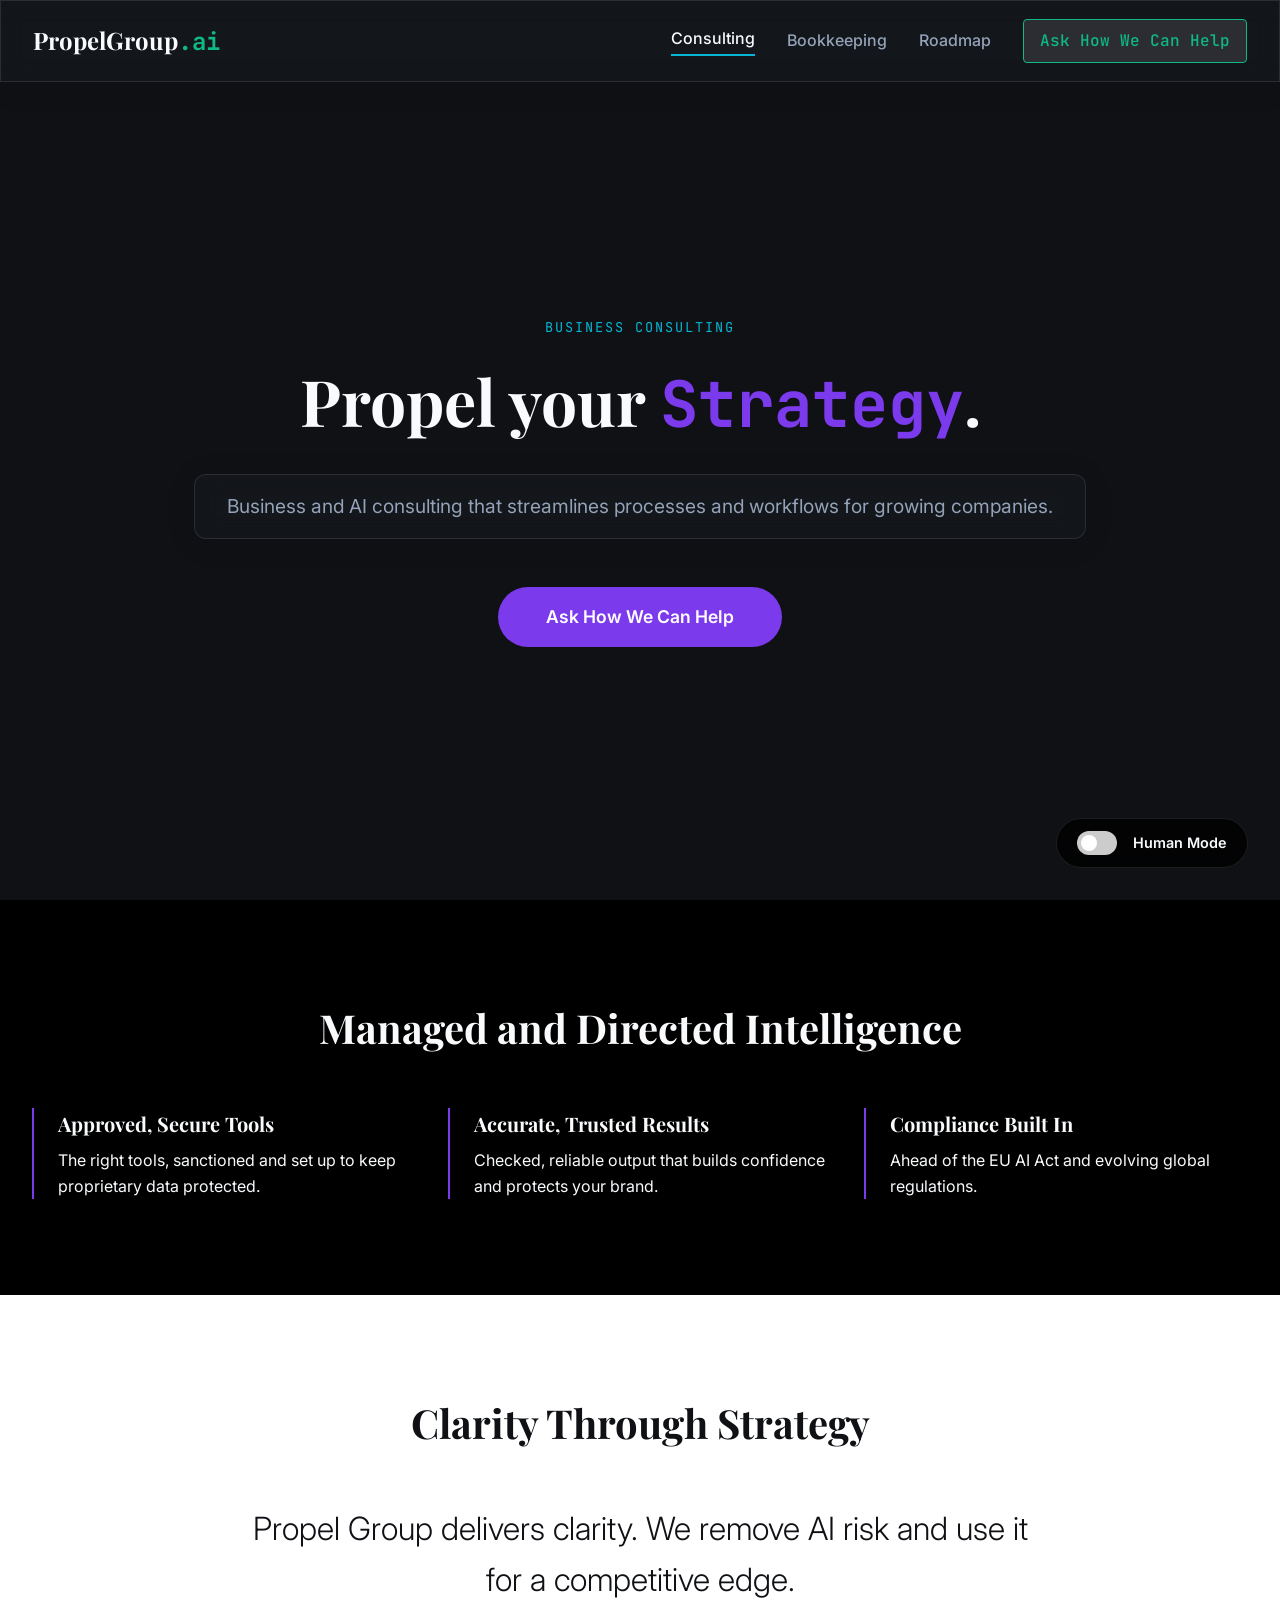
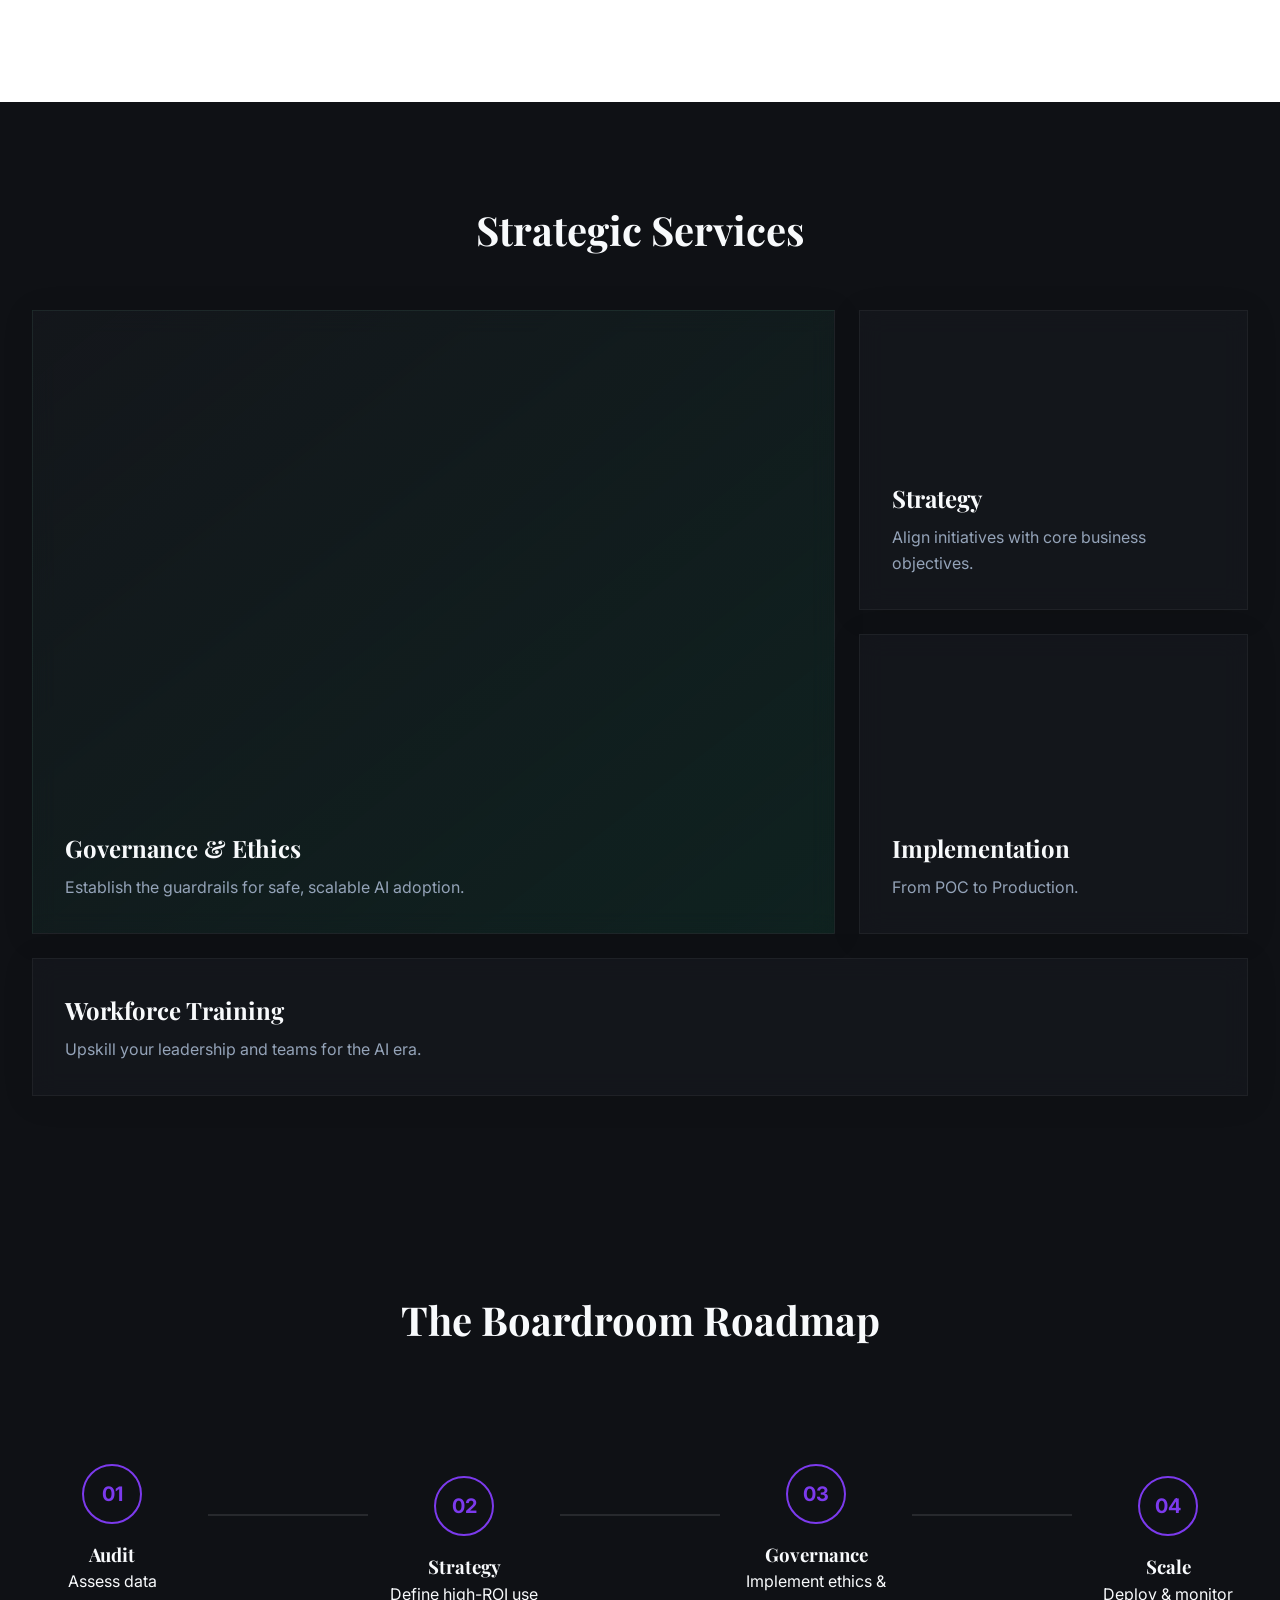
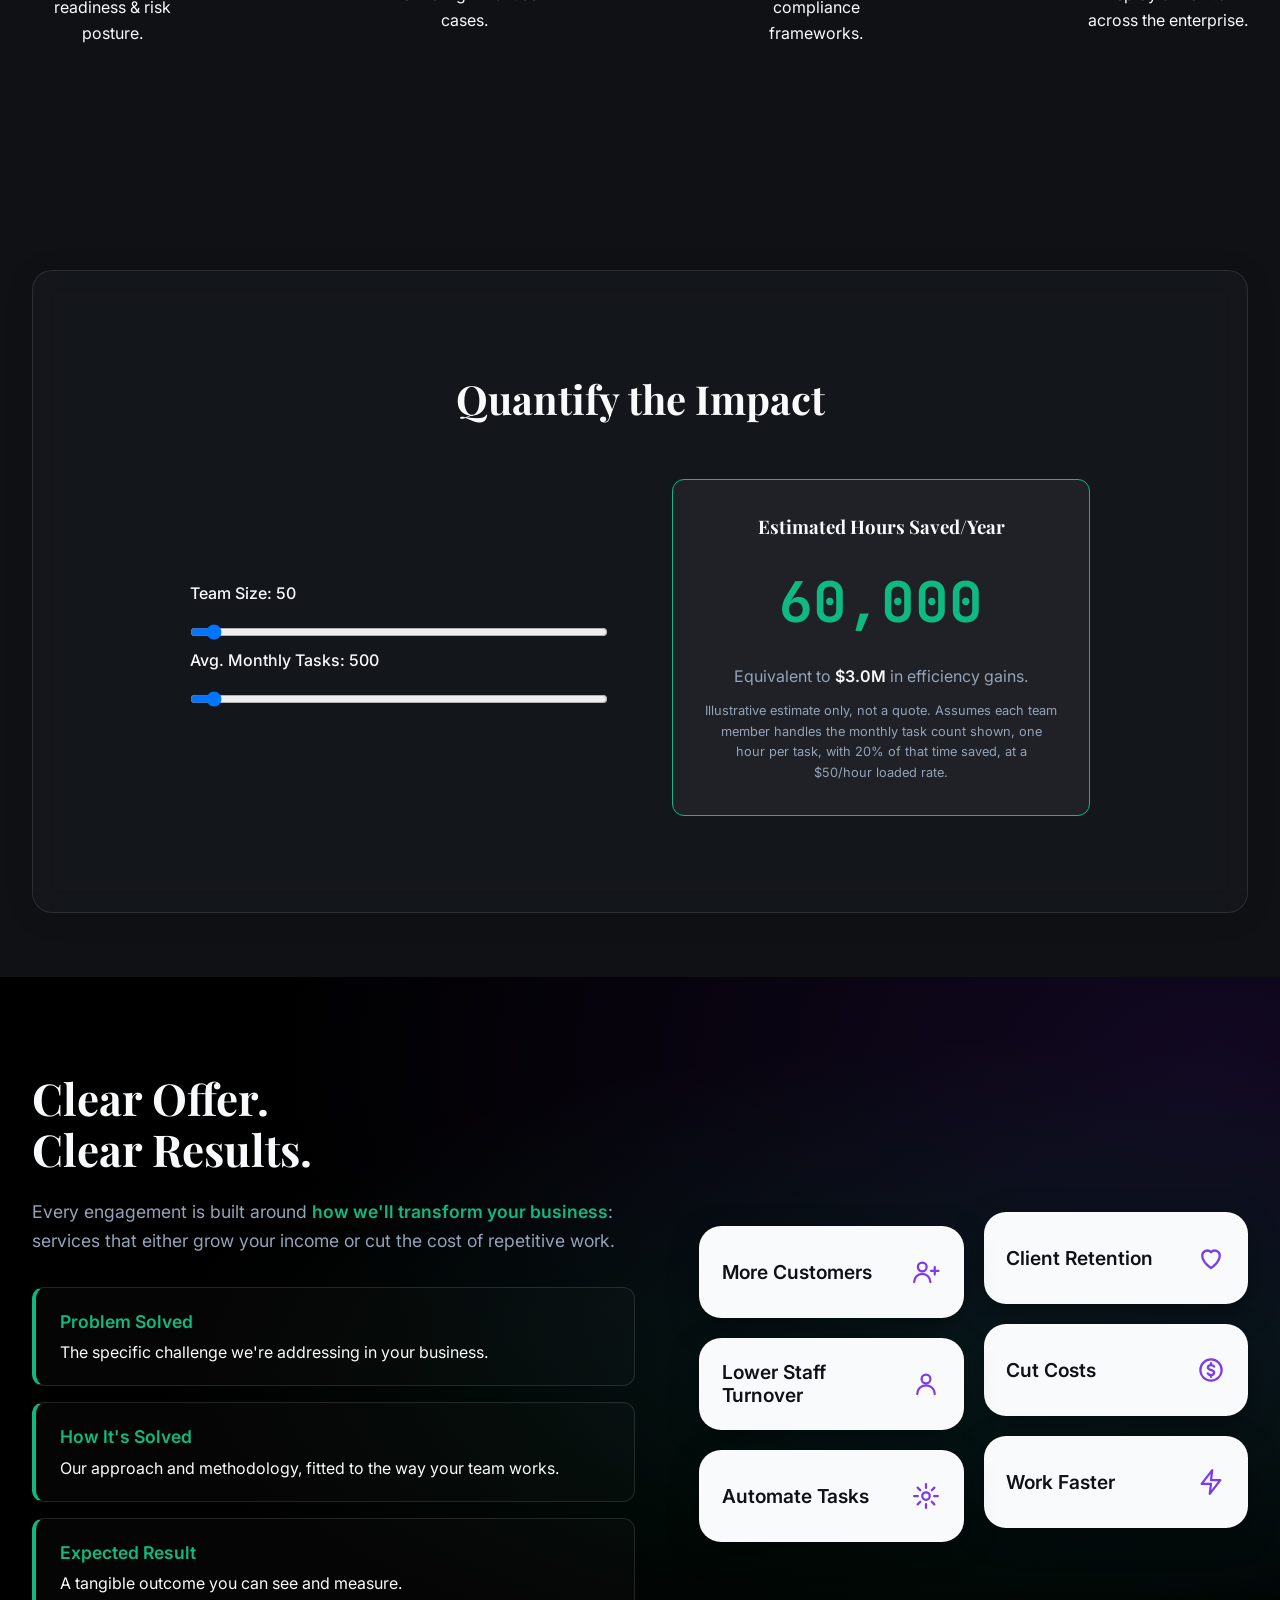
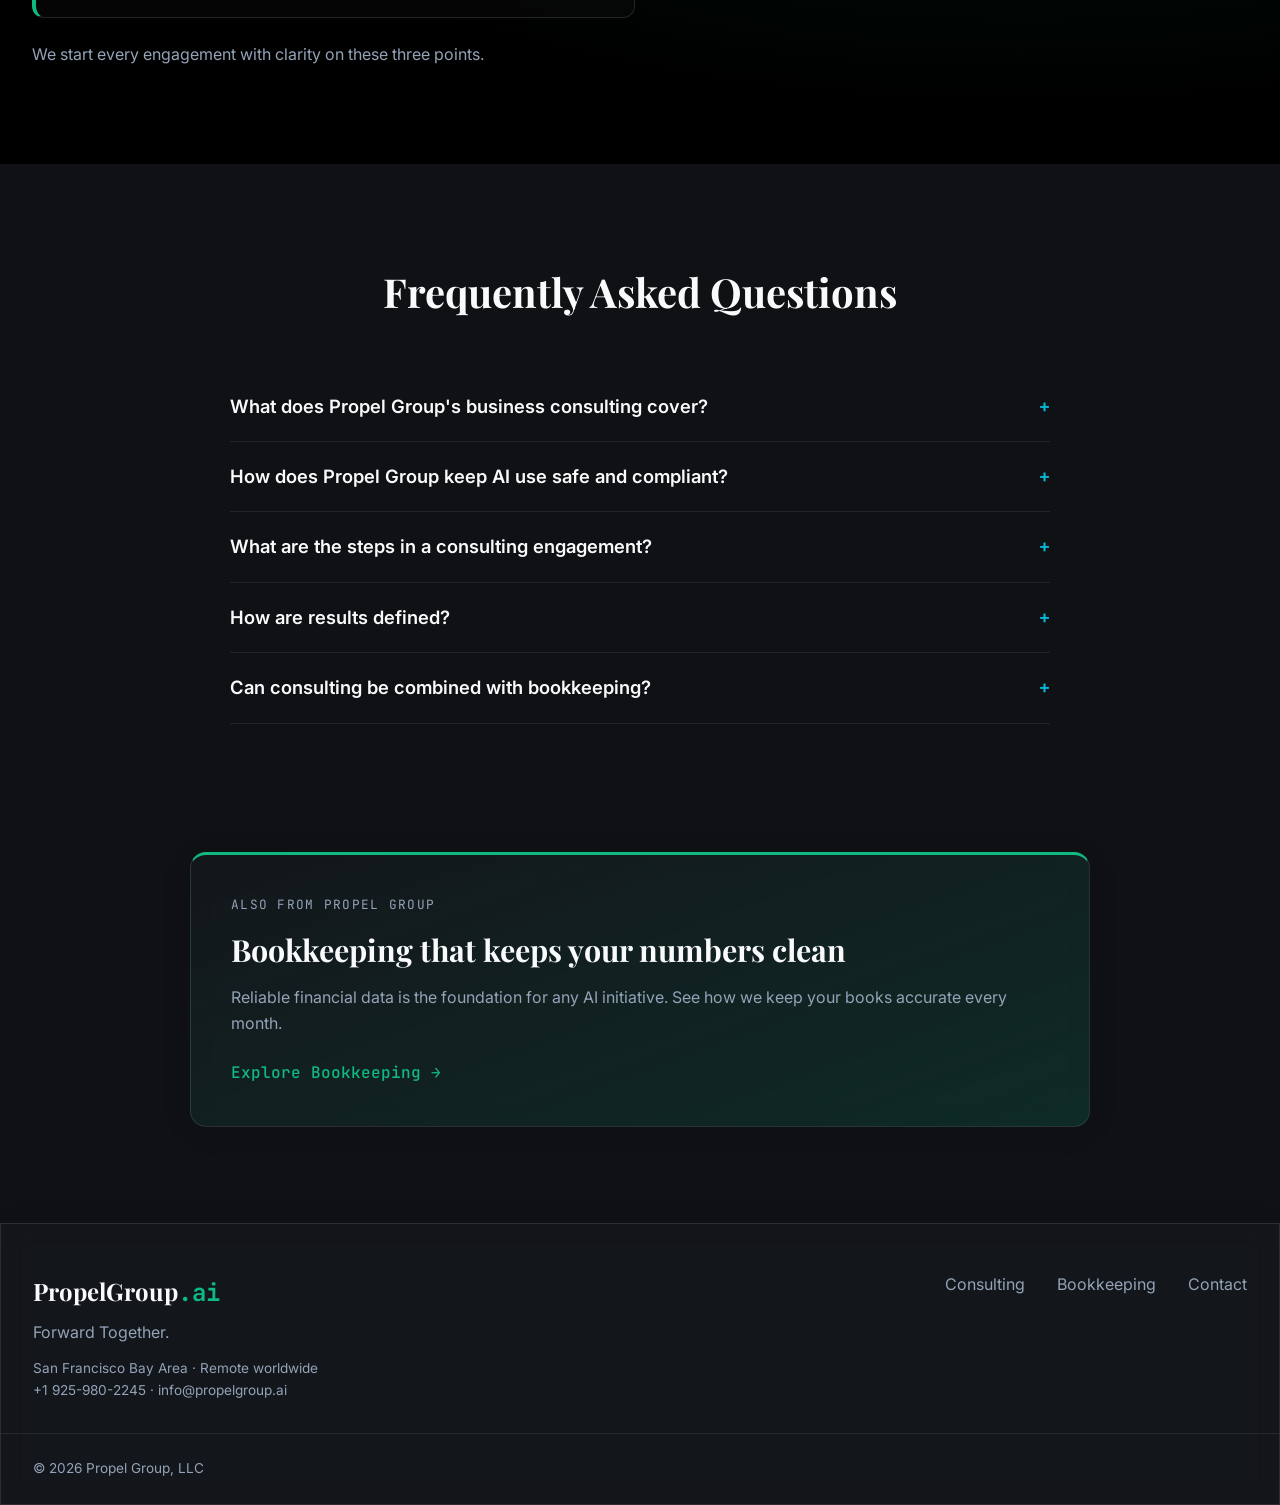
==== commit d3b671ba: "Optimize site for AI search - Add robots.txt (explicitly allow AI search crawlers), sitemap.xml, llm" ====
--- a/ai/index.html
+++ b/ai/index.html
@@ -5,7 +5,22 @@
     <meta charset="UTF-8">
     <meta name="viewport" content="width=device-width, initial-scale=1.0">
     <title>Business Consulting | Propel Group</title>
-    <meta name="description" content="Propel your Strategy, Governance, and Reputation with Purposeful AI. AI consulting that improves processes and workflows.">
+    <meta name="description" content="Business and AI consulting from Propel Group: strategy, governance, workflow automation, implementation, and team training for growing companies.">
+
+    <link rel="canonical" href="https://propelgroup.ai/ai/">
+
+    <!-- Social / link previews -->
+    <meta property="og:type" content="website">
+    <meta property="og:site_name" content="Propel Group">
+    <meta property="og:title" content="Business Consulting | Propel Group">
+    <meta property="og:description" content="Business and AI consulting from Propel Group: strategy, governance, workflow automation, implementation, and team training for growing companies.">
+    <meta property="og:url" content="https://propelgroup.ai/ai/">
+    <meta property="og:image" content="https://propelgroup.ai/images/og-image.png">
+    <meta property="og:image:width" content="1200">
+    <meta property="og:image:height" content="630">
+    <meta property="og:image:alt" content="Propel Group: Business Consulting &amp; Bookkeeping">
+    <meta name="twitter:card" content="summary_large_image">
+    <meta name="twitter:image" content="https://propelgroup.ai/images/og-image.png">
 
     <!-- Icons -->
     <link rel="icon" href="../favicon.ico" sizes="any">
@@ -20,10 +35,143 @@
         rel="stylesheet">
 
     <!-- Styles -->
-    <link rel="stylesheet" href="../css/style.css?v=20261118">
+    <link rel="stylesheet" href="../css/style.css?v=20261120b">
 
     <!-- Scripts (Defer) -->
     <script src="../js/main.js?v=20261118" defer></script>
+    <!-- Structured data -->
+    <script type="application/ld+json">
+{
+  "@context": "https://schema.org",
+  "@graph": [
+    {
+      "@type": "Service",
+      "@id": "https://propelgroup.ai/ai/#service",
+      "name": "Business Consulting",
+      "serviceType": "Business and AI consulting",
+      "url": "https://propelgroup.ai/ai/",
+      "provider": {
+        "@id": "https://propelgroup.ai/#organization"
+      },
+      "description": "Business and AI consulting from Propel Group: strategy, governance, workflow automation, implementation, and team training for growing companies.",
+      "hasOfferCatalog": {
+        "@type": "OfferCatalog",
+        "name": "Consulting services",
+        "itemListElement": [
+          {
+            "@type": "Offer",
+            "itemOffered": {
+              "@type": "Service",
+              "name": "Strategy"
+            }
+          },
+          {
+            "@type": "Offer",
+            "itemOffered": {
+              "@type": "Service",
+              "name": "Governance & Ethics"
+            }
+          },
+          {
+            "@type": "Offer",
+            "itemOffered": {
+              "@type": "Service",
+              "name": "Implementation"
+            }
+          },
+          {
+            "@type": "Offer",
+            "itemOffered": {
+              "@type": "Service",
+              "name": "Process & Workflow Automation"
+            }
+          },
+          {
+            "@type": "Offer",
+            "itemOffered": {
+              "@type": "Service",
+              "name": "Workforce Training"
+            }
+          }
+        ]
+      },
+      "areaServed": [
+        {
+          "@type": "Place",
+          "name": "San Francisco Bay Area"
+        },
+        {
+          "@type": "Place",
+          "name": "Worldwide (remote)"
+        }
+      ]
+    },
+    {
+      "@type": "BreadcrumbList",
+      "itemListElement": [
+        {
+          "@type": "ListItem",
+          "position": 1,
+          "name": "Home",
+          "item": "https://propelgroup.ai/"
+        },
+        {
+          "@type": "ListItem",
+          "position": 2,
+          "name": "Business Consulting",
+          "item": "https://propelgroup.ai/ai/"
+        }
+      ]
+    },
+    {
+      "@type": "FAQPage",
+      "@id": "https://propelgroup.ai/ai/#faq",
+      "mainEntity": [
+        {
+          "@type": "Question",
+          "name": "What does Propel Group's business consulting cover?",
+          "acceptedAnswer": {
+            "@type": "Answer",
+            "text": "Strategy that aligns initiatives with your business objectives, governance and ethics guardrails for safe AI adoption, implementation from proof of concept to production, process and workflow automation, and training for leaders and teams."
+          }
+        },
+        {
+          "@type": "Question",
+          "name": "How does Propel Group keep AI use safe and compliant?",
+          "acceptedAnswer": {
+            "@type": "Answer",
+            "text": "We set up approved, secure tools that keep proprietary data protected, check output so results are accurate and trusted, and build governance and compliance frameworks with the EU AI Act and evolving global regulations in mind."
+          }
+        },
+        {
+          "@type": "Question",
+          "name": "What are the steps in a consulting engagement?",
+          "acceptedAnswer": {
+            "@type": "Answer",
+            "text": "Audit (assess data readiness and risk posture), Strategy (define high-ROI use cases), Governance (put ethics and compliance frameworks in place), and Scale (deploy and monitor across the business)."
+          }
+        },
+        {
+          "@type": "Question",
+          "name": "How are results defined?",
+          "acceptedAnswer": {
+            "@type": "Answer",
+            "text": "Every engagement starts with clarity on three points: the specific problem being solved, how it will be solved, and the expected result you can see and measure. Engagements focus on growing income or cutting the cost of repetitive work."
+          }
+        },
+        {
+          "@type": "Question",
+          "name": "Can consulting be combined with bookkeeping?",
+          "acceptedAnswer": {
+            "@type": "Answer",
+            "text": "Yes. Reliable financial data is the foundation for any AI initiative, so Propel Group also offers monthly bookkeeping, and the two services are designed to work together."
+          }
+        }
+      ]
+    }
+  ]
+}
+    </script>
 </head>
 
 <body class="page-ai">
@@ -53,7 +201,7 @@
                     data-phrases="Strategy|Governance|Reputation|Efficiency">Strategy</span>.
             </h1>
             <p class="subheadline glass-panel">
-                Strategic Implementation for Forward-Thinking Businesses.
+                Business and AI consulting that streamlines processes and workflows for growing companies.
             </p>
             <div class="hero-actions">
                 <a href="../#contact" class="btn-pulse">Ask How We Can Help</a>
@@ -102,9 +250,6 @@
                     <div class="card-content">
                         <h3>Governance &amp; Ethics</h3>
                         <p>Establish the guardrails for safe, scalable AI adoption.</p>
-                        <div class="hover-reveal-content">
-                            <span class="metric">Reduced Risk by 40%</span>
-                        </div>
                     </div>
                 </div>
                 <div class="bento-card medium glass-panel reveal-hover">
@@ -188,6 +333,7 @@
                     <h3>Estimated Hours Saved/Year</h3>
                     <div class="result-number" id="saved-hours">12,000</div>
                     <p class="result-sub">Equivalent to <span id="roi-val">$600k</span> in efficiency gains.</p>
+                    <p class="result-note">Illustrative estimate only, not a quote. Assumes each team member handles the monthly task count shown, one hour per task, with 20% of that time saved, at a $50/hour loaded rate.</p>
                 </div>
             </div>
         </div>
@@ -279,6 +425,35 @@
     </section>
     -->
 
+    <!-- FAQ (mirrors FAQPage structured data in <head>; keep the two in sync) -->
+    <section id="faq" class="faq-section">
+        <div class="container">
+            <h2 class="section-title">Frequently Asked Questions</h2>
+            <div class="faq-list">
+                <details class="faq-item">
+                    <summary>What does Propel Group&#x27;s business consulting cover?</summary>
+                    <p>Strategy that aligns initiatives with your business objectives, governance and ethics guardrails for safe AI adoption, implementation from proof of concept to production, process and workflow automation, and training for leaders and teams.</p>
+                </details>
+                <details class="faq-item">
+                    <summary>How does Propel Group keep AI use safe and compliant?</summary>
+                    <p>We set up approved, secure tools that keep proprietary data protected, check output so results are accurate and trusted, and build governance and compliance frameworks with the EU AI Act and evolving global regulations in mind.</p>
+                </details>
+                <details class="faq-item">
+                    <summary>What are the steps in a consulting engagement?</summary>
+                    <p>Audit (assess data readiness and risk posture), Strategy (define high-ROI use cases), Governance (put ethics and compliance frameworks in place), and Scale (deploy and monitor across the business).</p>
+                </details>
+                <details class="faq-item">
+                    <summary>How are results defined?</summary>
+                    <p>Every engagement starts with clarity on three points: the specific problem being solved, how it will be solved, and the expected result you can see and measure. Engagements focus on growing income or cutting the cost of repetitive work.</p>
+                </details>
+                <details class="faq-item">
+                    <summary>Can consulting be combined with bookkeeping?</summary>
+                    <p>Yes. Reliable financial data is the foundation for any AI initiative, so Propel Group also offers monthly bookkeeping, and the two services are designed to work together.</p>
+                </details>
+            </div>
+        </div>
+    </section>
+
     <!-- Cross-sell -->
     <section class="cross-sell">
         <div class="container">
@@ -307,6 +482,9 @@
             <div>
                 <a href="../" class="logo">PropelGroup<span class="mono accent">.ai</span></a>
                 <p class="footer-tag">Forward Together.</p>
+                <p class="footer-meta">San Francisco Bay Area &middot; Remote worldwide<br>
+                    <a href="tel:+19259802245">+1 925-980-2245</a> &middot;
+                    <a href="mailto:info@propelgroup.ai">info@propelgroup.ai</a></p>
             </div>
             <div class="footer-links">
                 <a href="./">Consulting</a>
--- a/css/style.css
+++ b/css/style.css
@@ -1236,3 +1236,73 @@
         transform: none;
     }
 }
+
+/* FAQ */
+.faq-section {
+    padding: 6rem 0;
+    background: var(--bg-dark);
+}
+
+.faq-list {
+    max-width: 820px;
+    margin: 0 auto;
+}
+
+.faq-item {
+    border-bottom: 1px solid rgba(255, 255, 255, 0.08);
+    padding: 1.25rem 0;
+}
+
+.faq-item summary {
+    cursor: pointer;
+    list-style: none;
+    display: flex;
+    justify-content: space-between;
+    gap: 1.5rem;
+    font-size: 1.15rem;
+    font-weight: 600;
+    color: var(--text-primary);
+}
+
+.faq-item summary::-webkit-details-marker {
+    display: none;
+}
+
+.faq-item summary::after {
+    content: "+";
+    flex: 0 0 auto;
+    font-family: 'JetBrains Mono', monospace;
+    color: var(--accent-cyan);
+}
+
+.faq-item[open] summary::after {
+    content: "\2212";
+}
+
+.faq-item p {
+    margin-top: 0.75rem;
+    color: var(--text-secondary);
+    line-height: 1.7;
+}
+
+.result-note {
+    margin-top: 0.75rem;
+    font-size: 0.8rem;
+    color: var(--text-secondary);
+}
+
+.footer-meta {
+    margin-top: 0.75rem;
+    font-size: 0.85rem;
+    line-height: 1.6;
+    color: var(--text-secondary);
+}
+
+.footer-meta a {
+    color: var(--text-secondary);
+    text-decoration: none;
+}
+
+.footer-meta a:hover {
+    color: var(--text-primary);
+}
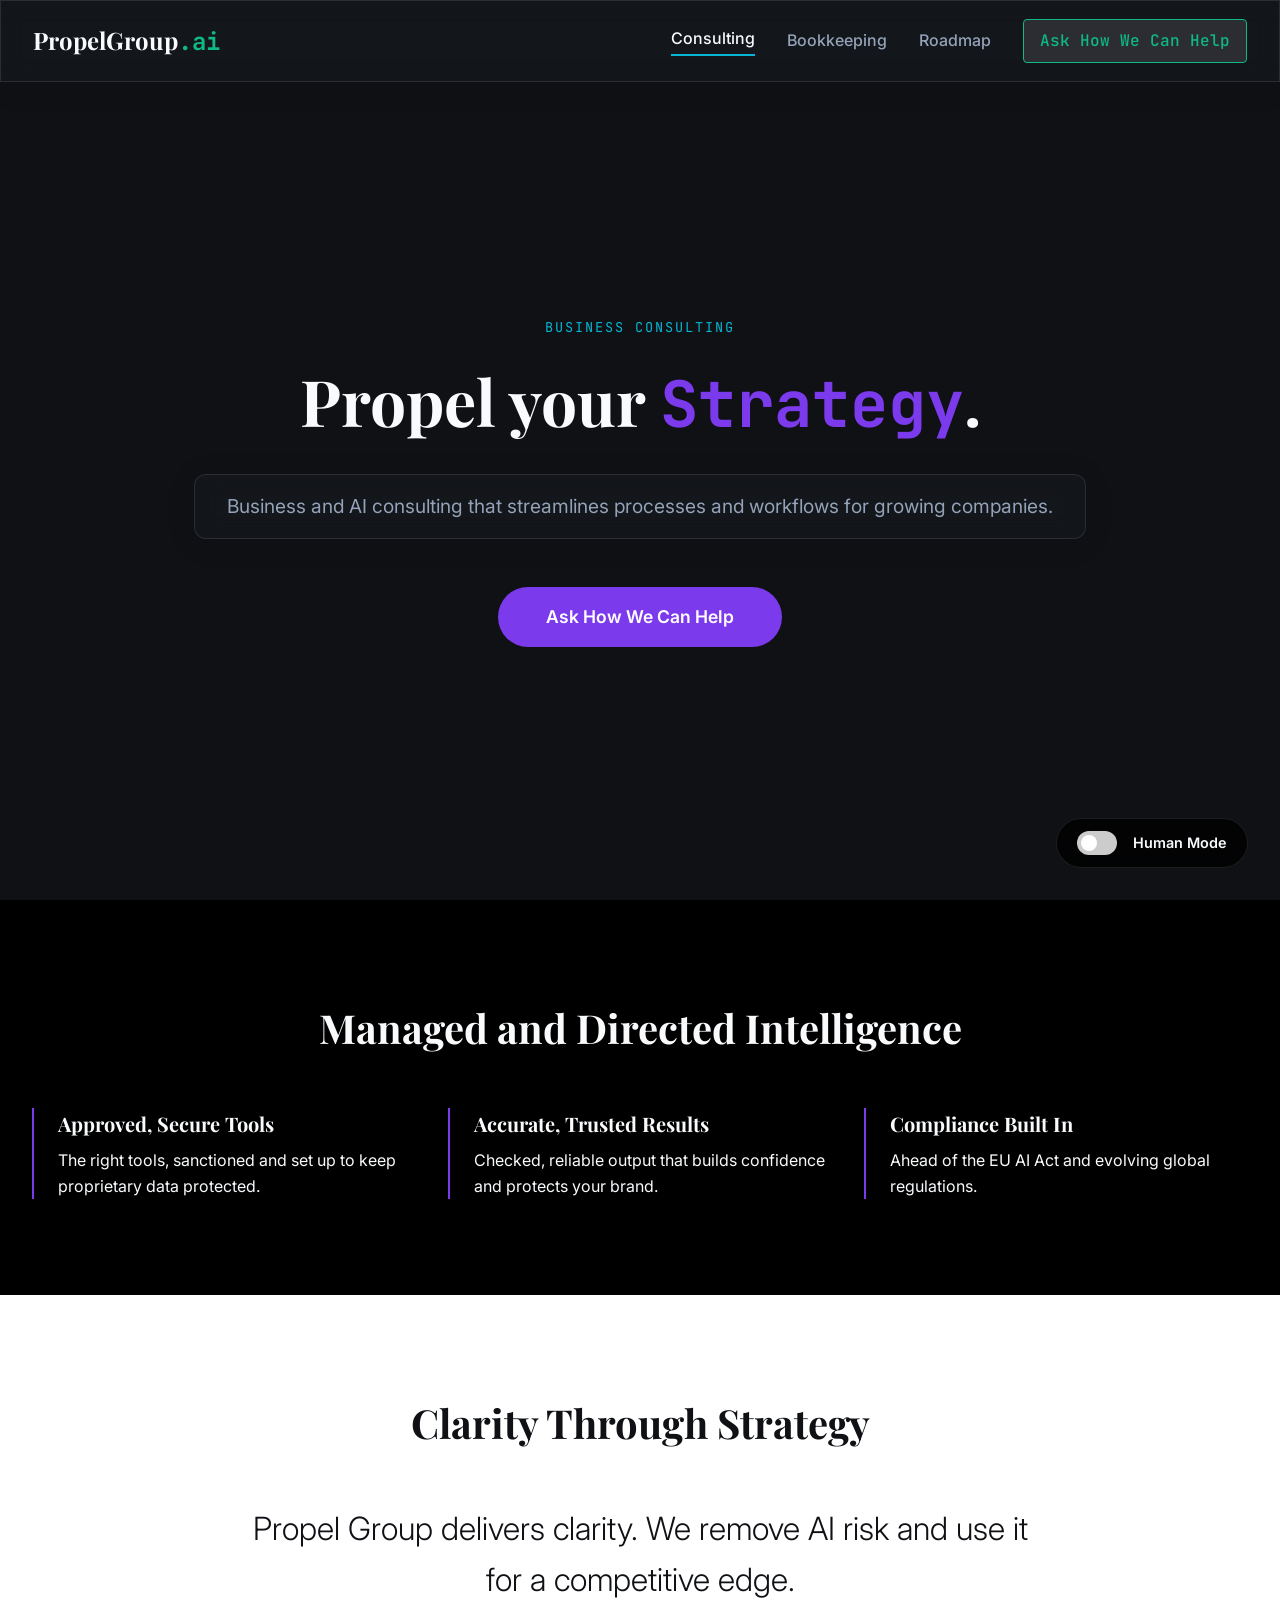
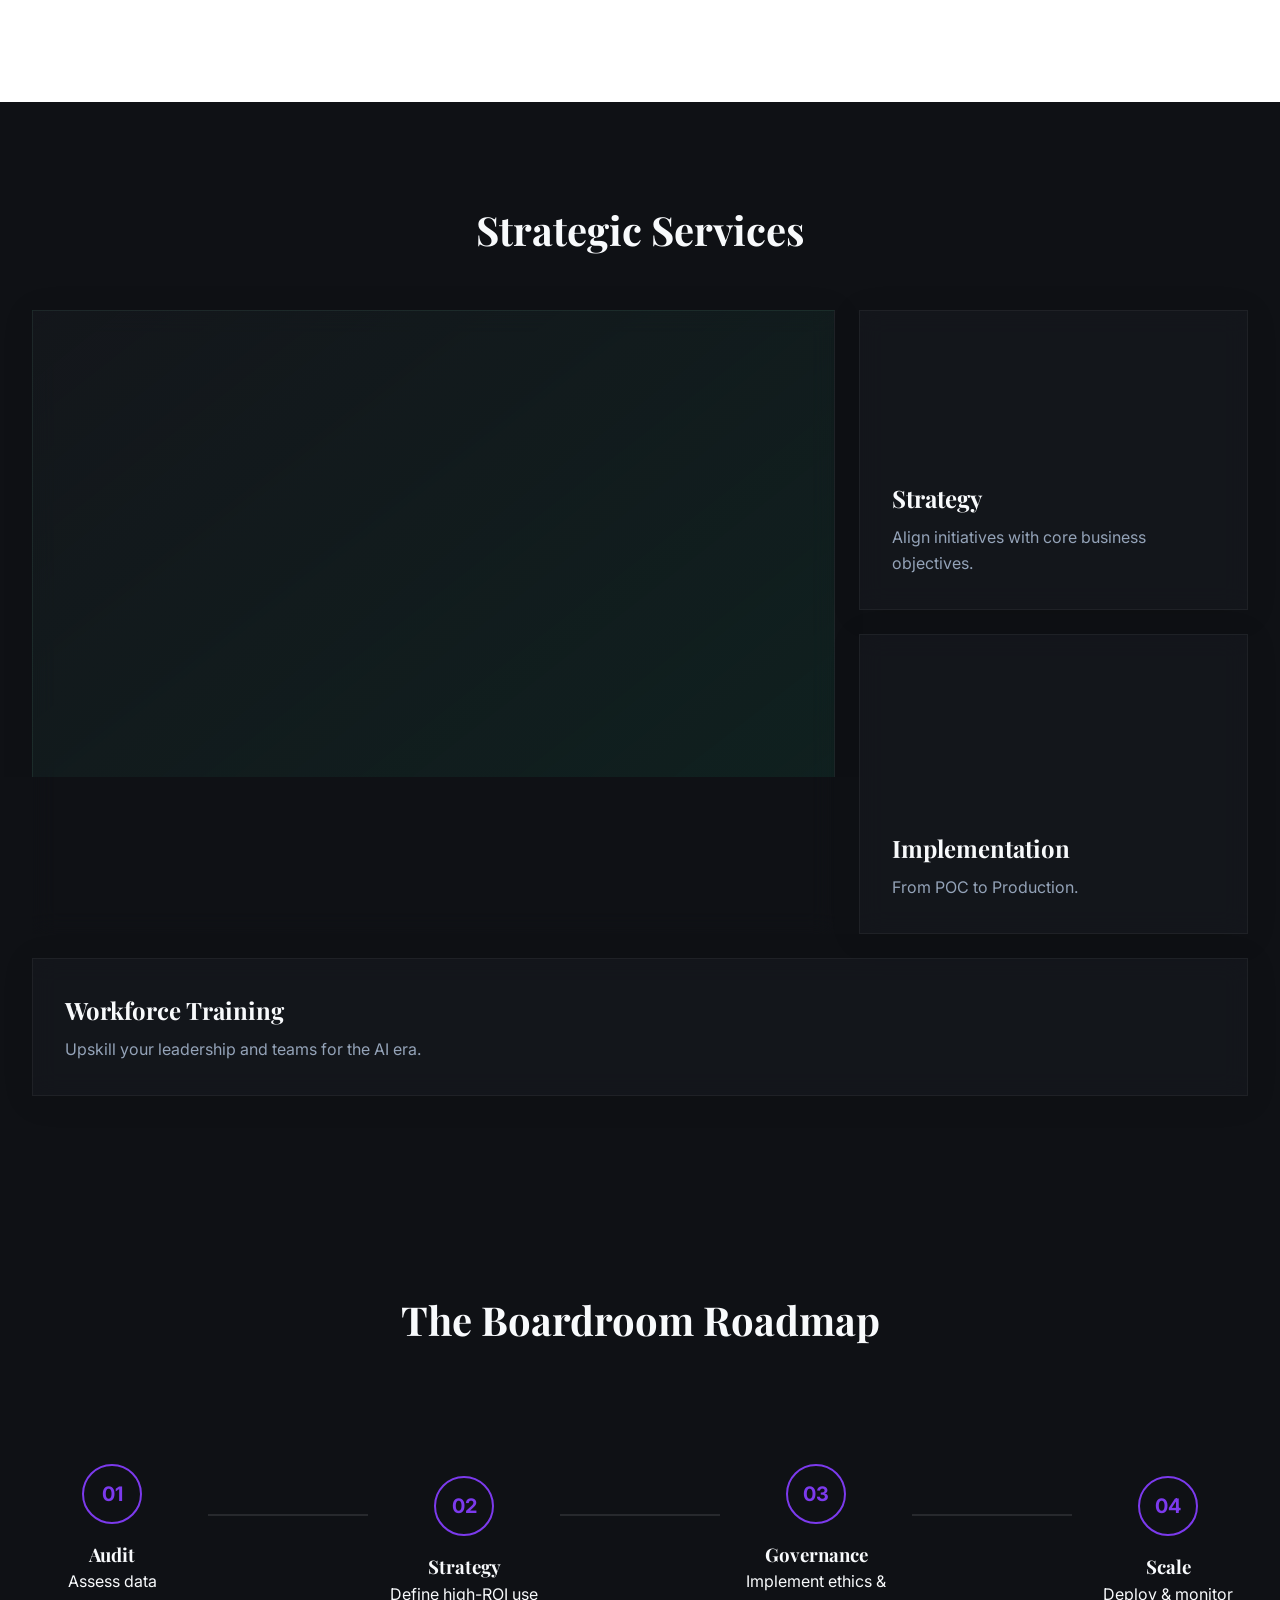
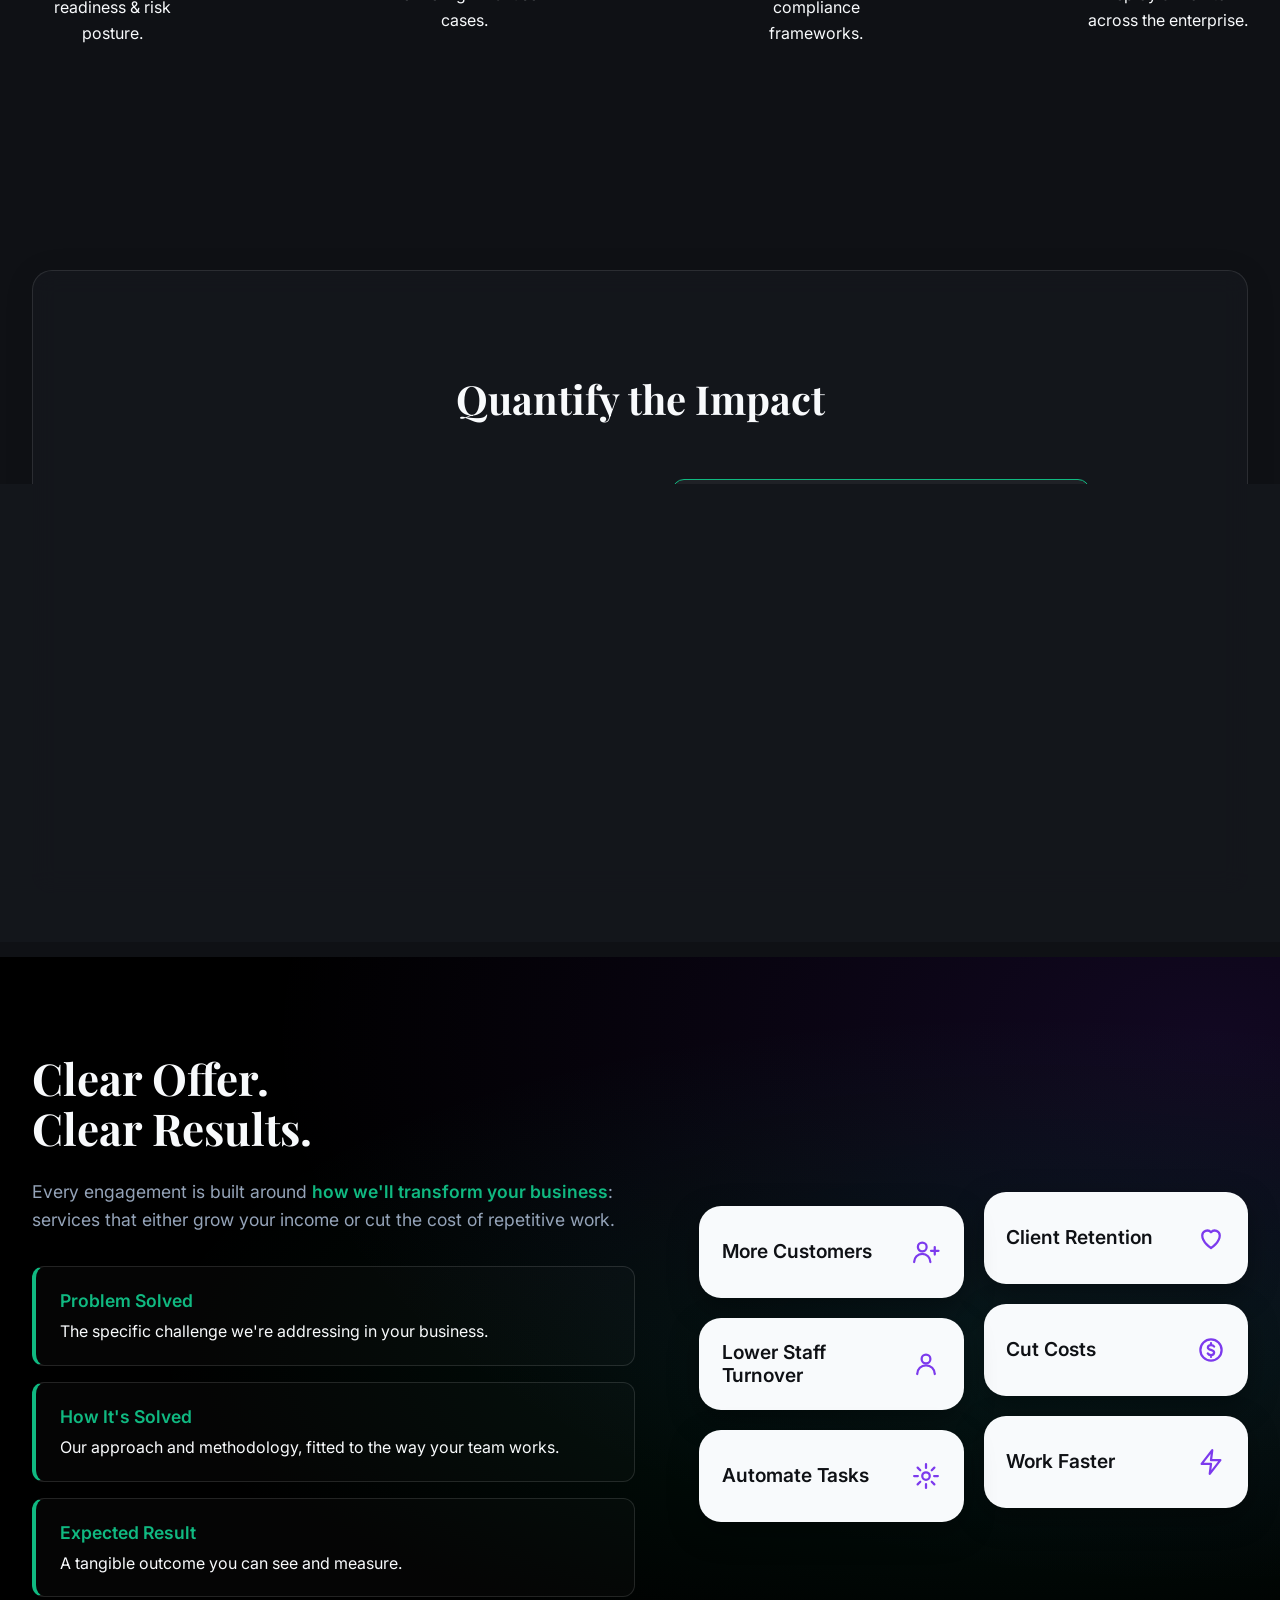
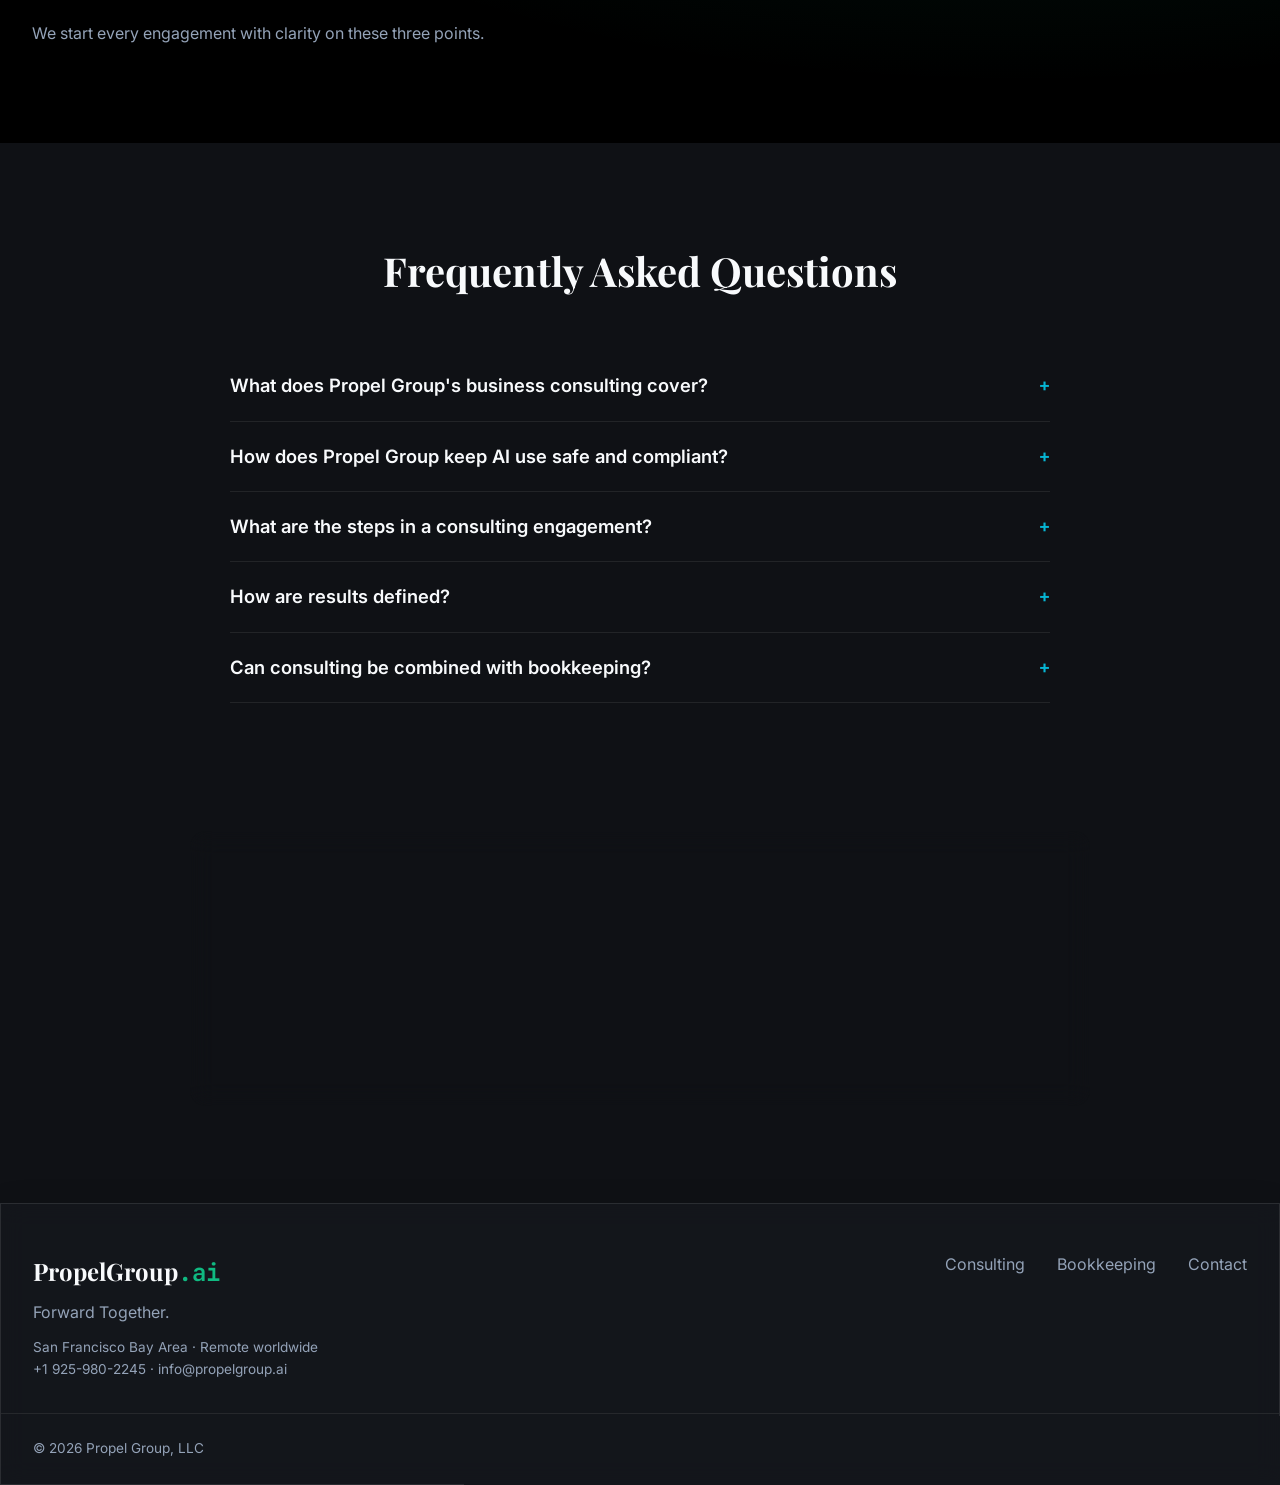
==== commit 67f7ba38: "Rework consulting calculator around hours per week Ask for people doing repetitive work and hours ea" ====
--- a/ai/index.html
+++ b/ai/index.html
@@ -38,7 +38,7 @@
     <link rel="stylesheet" href="../css/style.css?v=20261120b">
 
     <!-- Scripts (Defer) -->
-    <script src="../js/main.js?v=20261118" defer></script>
+    <script src="../js/main.js?v=20261120" defer></script>
     <!-- Structured data -->
     <script type="application/ld+json">
 {
@@ -321,19 +321,19 @@
             <div class="calculator-ui">
                 <div>
                     <div class="input-group">
-                        <label for="team-size">Team Size: <span id="team-size-val">50</span></label>
-                        <input type="range" id="team-size" min="10" max="1000" value="50">
+                        <label for="team-size">People doing repetitive work: <span id="team-size-val">10</span></label>
+                        <input type="range" id="team-size" min="1" max="250" value="10">
                     </div>
                     <div class="input-group">
-                        <label for="task-count">Avg. Monthly Tasks: <span id="task-count-val">500</span></label>
-                        <input type="range" id="task-count" min="100" max="10000" value="500">
+                        <label for="hours-week">Hours each spends on it per week: <span id="hours-week-val">5</span></label>
+                        <input type="range" id="hours-week" min="1" max="20" value="5">
                     </div>
                 </div>
                 <div class="result-display">
                     <h3>Estimated Hours Saved/Year</h3>
-                    <div class="result-number" id="saved-hours">12,000</div>
-                    <p class="result-sub">Equivalent to <span id="roi-val">$600k</span> in efficiency gains.</p>
-                    <p class="result-note">Illustrative estimate only, not a quote. Assumes each team member handles the monthly task count shown, one hour per task, with 20% of that time saved, at a $50/hour loaded rate.</p>
+                    <div class="result-number" id="saved-hours">600</div>
+                    <p class="result-sub">Equivalent to <span id="roi-val">$30k</span> in efficiency gains.</p>
+                    <p class="result-note">Illustrative estimate, not a quote. Assumes 25% of repetitive work time is saved, 48 working weeks a year, at $50/hour.</p>
                 </div>
             </div>
         </div>
